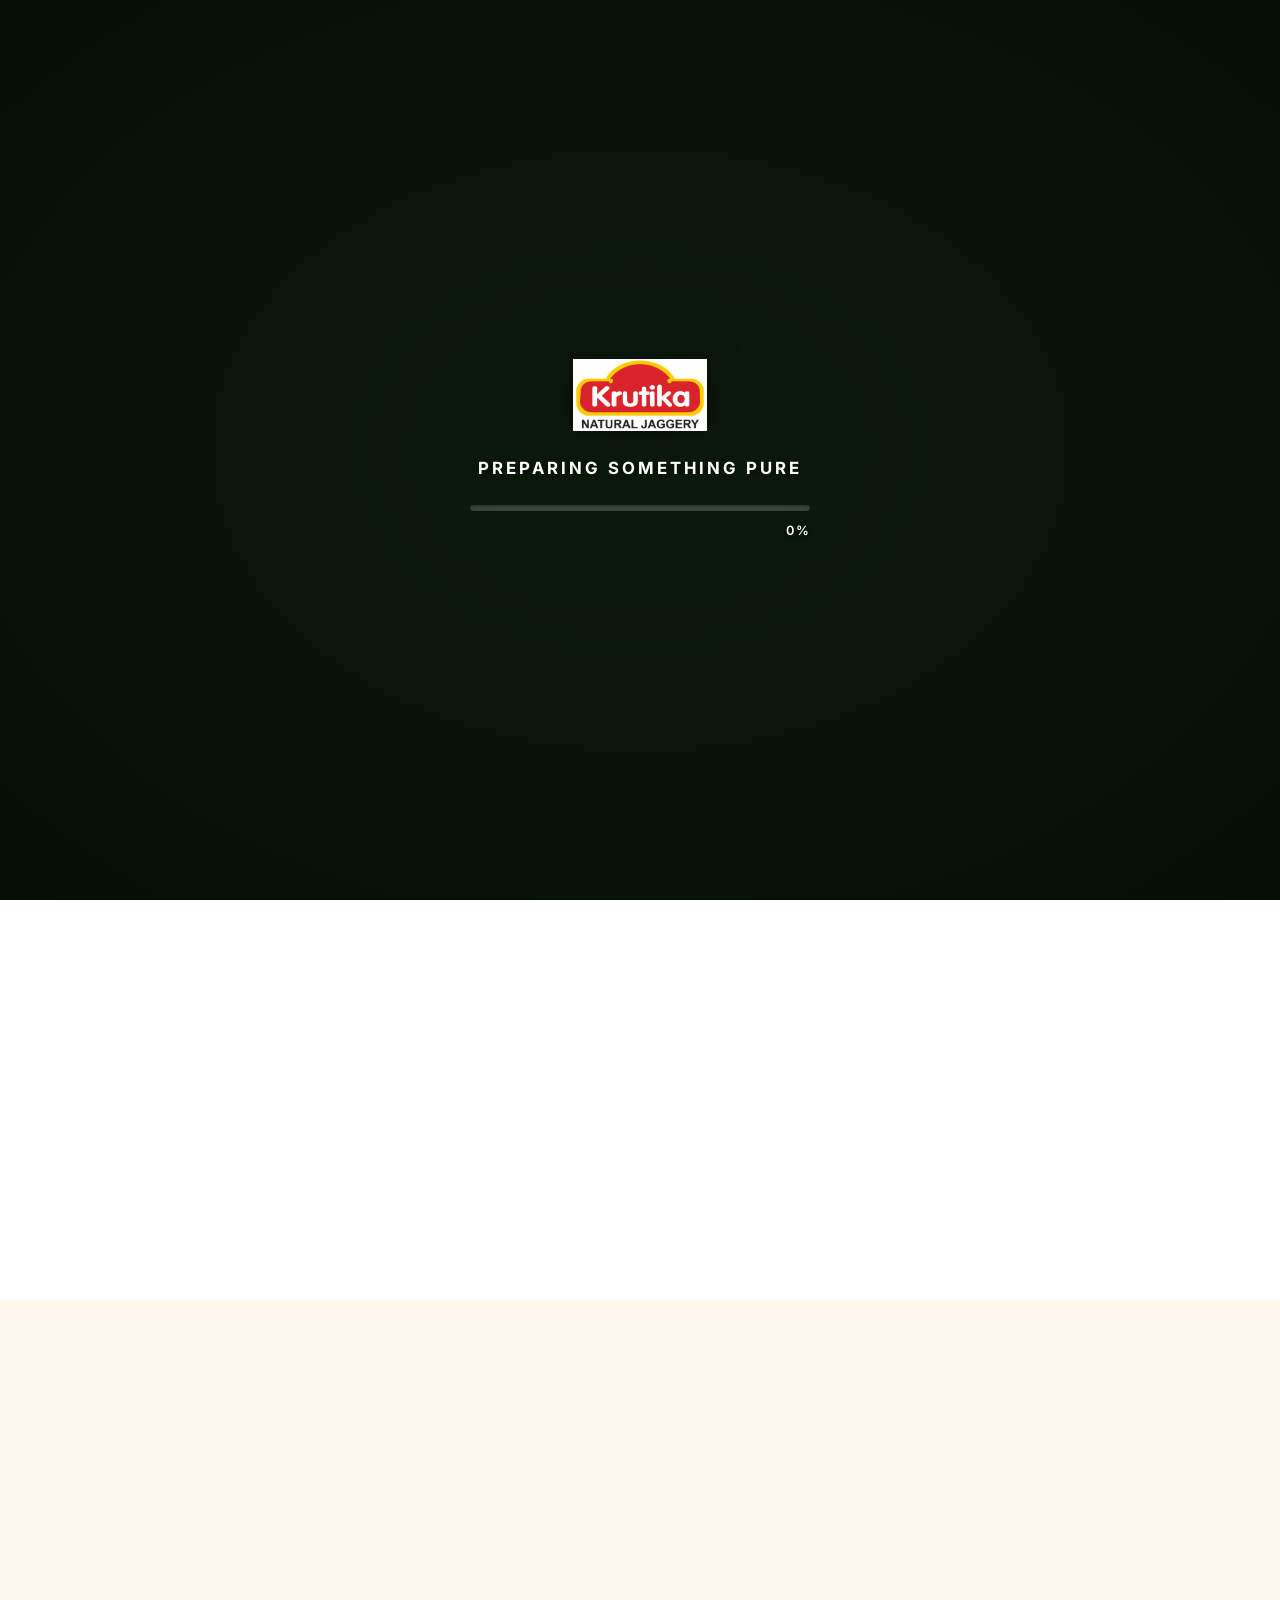
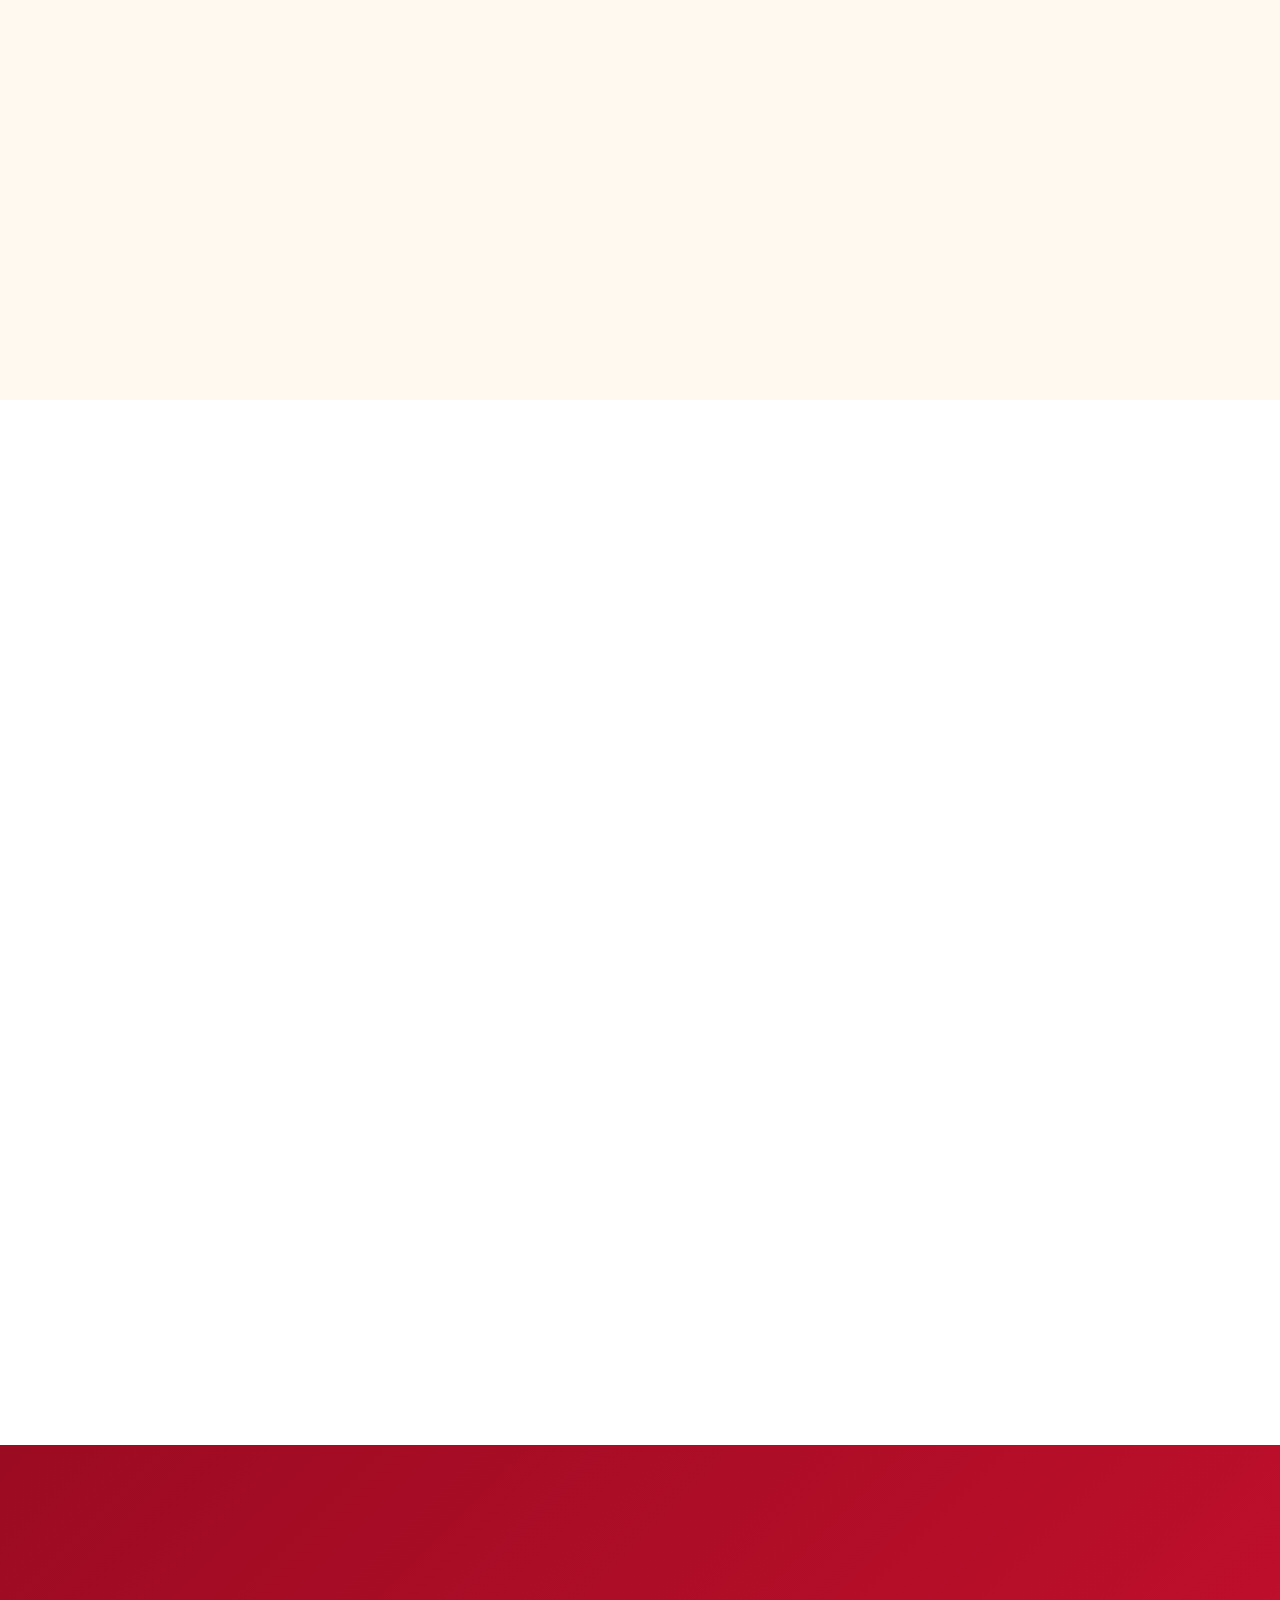
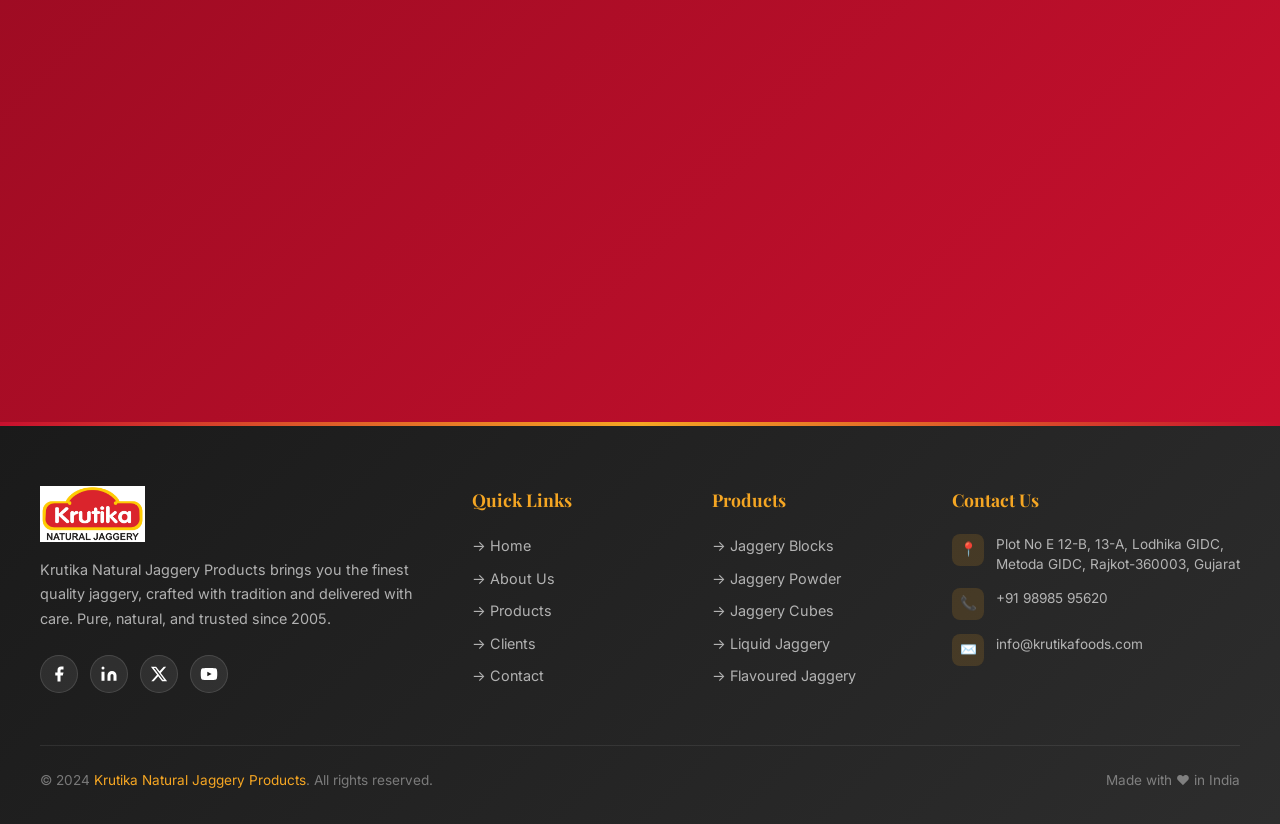
==== about.html @ 74ff18f2 "preloader fix" ====
﻿<!DOCTYPE html>
<html lang="en">
<head>
  <meta charset="UTF-8" />
  <meta name="viewport" content="width=device-width, initial-scale=1.0" />
  <title>About Us – Krutika Natural Jaggery</title>
   
  <link rel="preload" as="video" href="images/preloader/preloader-final.mp4" type="video/mp4">
  
  <link rel="icon" type="image/x-icon" href="images/favicon/favicon.ico" />
  <link rel="icon" type="image/png" sizes="32x32" href="images/favicon/favicon-32x32.png" />
  <link rel="icon" type="image/png" sizes="16x16" href="images/favicon/favicon-16x16.png" />
  <link rel="apple-touch-icon" sizes="180x180" href="images/favicon/apple-touch-icon.png" />
  <link rel="manifest" href="images/favicon/site.webmanifest" />
  <link rel="stylesheet" href="css/style.css" />
  <link rel="stylesheet" href="css/preloader.css" />
  <link rel="stylesheet" href="css/about.css" />
</head>
<body>
<!-- PRELOADER -->
<div id="preloader">
  <video id="preloader-video" src="images/preloader/preloader-final.mp4" poster="images/preloader/preloader-final-img-2.png" muted playsinline preload="auto" aria-hidden="true"></video>
  <div class="preloader-content">
    <img src="images/logo-w-bg.png" alt="Krutika" class="preloader-logo" />
    <p class="preloader-text">Preparing something pure</p>
    <div class="preloader-progress-wrap">
      <div class="preloader-bar-track">
        <div class="preloader-bar-fill" id="preloader-bar-fill"></div>
      </div>
      <span class="preloader-pct" id="preloader-pct">0%</span>
    </div>
  </div>
</div>
<div id="scroll-progress"></div>
<a href="https://wa.me/919898595620" class="whatsapp-float" target="_blank">
  <svg width="28" height="28" viewBox="0 0 24 24" fill="white"><path d="M17.472 14.382c-.297-.149-1.758-.867-2.03-.967-.273-.099-.471-.148-.67.15-.197.297-.767.966-.94 1.164-.173.199-.347.223-.644.075-.297-.15-1.255-.463-2.39-1.475-.883-.788-1.48-1.761-1.653-2.059-.173-.297-.018-.458.13-.606.134-.133.298-.347.446-.52.149-.174.198-.298.298-.497.099-.198.05-.371-.025-.52-.075-.149-.669-1.612-.916-2.207-.242-.579-.487-.5-.669-.51-.173-.008-.371-.01-.57-.01-.198 0-.52.074-.792.372-.272.297-1.04 1.016-1.04 2.479 0 1.462 1.065 2.875 1.213 3.074.149.198 2.096 3.2 5.077 4.487.709.306 1.262.489 1.694.625.712.227 1.36.195 1.871.118.571-.085 1.758-.719 2.006-1.413.248-.694.248-1.289.173-1.413-.074-.124-.272-.198-.57-.347m-5.421 7.403h-.004a9.87 9.87 0 01-5.031-1.378l-.361-.214-3.741.982.998-3.648-.235-.374a9.86 9.86 0 01-1.51-5.26c.001-5.45 4.436-9.884 9.888-9.884 2.64 0 5.122 1.03 6.988 2.898a9.825 9.825 0 012.893 6.994c-.003 5.45-4.437 9.884-9.885 9.884m8.413-18.297A11.815 11.815 0 0012.05 0C5.495 0 .16 5.335.157 11.892c0 2.096.547 4.142 1.588 5.945L.057 24l6.305-1.654a11.882 11.882 0 005.683 1.448h.005c6.554 0 11.89-5.335 11.893-11.893a11.821 11.821 0 00-3.48-8.413z"/></svg>
</a>
<nav class="navbar" id="navbar">
  <div class="navbar-inner">
    <a href="index.html" class="nav-logo">
      <img src="images/logo-2.png" alt="Krutika Logo" />
    </a>
    <ul class="nav-links">
      <li><a href="index.html">Home</a></li>
      <li><a href="about.html" class="active">About</a></li>
      <li><a href="products.html">Products</a></li>
      <li><a href="clients.html">Clients</a></li>
      <li><a href="contact.html" class="nav-cta">Contact Us</a></li>
    </ul>
    <div class="hamburger" id="hamburger"><span></span><span></span><span></span></div>
  </div>
</nav>
<div class="mobile-nav" id="mobile-nav">
  <a href="index.html">Home</a>
  <a href="about.html">About</a>
  <a href="products.html">Products</a>
  <a href="clients.html">Clients</a>
  <a href="contact.html">Contact Us</a>
</div>

<!-- PAGE HERO -->
<section class="page-hero">
  <div class="ph-particles" id="ph-particles-PAGE"></div>
  <!-- Floating theme elements -->
  <div class="ph-floats">
    <span class="phf phf-1">🌿</span>
    <span class="phf phf-2">🍬</span>
    <span class="phf phf-3">🌾</span>
    <span class="phf phf-4">✨</span>
    <span class="phf phf-5">🌱</span>
    <span class="phf phf-6">🍯</span>
    <span class="phf phf-7">🌿</span>
    <span class="phf phf-8">⭐</span>
  </div>
  <div class="ph-wave"><svg viewBox="0 0 1440 60" preserveAspectRatio="none" xmlns="http://www.w3.org/2000/svg"><path d="M0,30 C360,60 1080,0 1440,30 L1440,60 L0,60 Z" fill="#ffffff"/></svg></div>
  <div class="page-hero-content">
    <div class="section-tag white" style="margin:0 auto 1rem;">Our Story</div>
    <h1>About <span>Krutika</span></h1>
    <p>Two decades of purity, passion, and premium natural jaggery craftsmanship.</p>
    <nav class="breadcrumb"><a href="index.html">Home</a><span>/</span><span>About Us</span></nav>
  </div>
</section>

<!-- BRAND STORY -->
<section class="section-pad about-section-floats">
  <div class="about-floats">
    <span class="af af-1">🌾</span>
    <span class="af af-2">🍯</span>
    <span class="af af-3">🌿</span>
    <span class="af af-4">✨</span>
    <span class="af af-5">🌱</span>
    <span class="af af-6">🍬</span>
  </div>
  <div class="container">
    <div class="about-story-grid">
      <div class="reveal-left">
        <div class="about-img-stack">
          <img src="images/ai-img-stry-1.jpg" alt="Krutika Production" class="about-img-main" />
          <img src="images/logo-2.png" alt="Jaggery Making" class="about-img-secondary" />
          <!-- <div class="about-exp-badge">
            <span class="counter-num" data-target="20">0</span><strong>+</strong>
            <p>Years of Excellence</p>
          </div> -->
        </div>
      </div>
      <div class="reveal-right">
        <div class="section-tag">Our Story</div>
        <h2 class="section-title">From a Small Farm to <span>India's Trusted Brand</span></h2>
        <div class="divider"></div>
        <p style="color:var(--gray);line-height:1.8;margin-bottom:1rem;">Founded in 2005 by the Krutika family in the sugarcane heartland of Maharashtra, we started with a simple belief: <strong style="color:var(--dark);">nature's sweetness should reach every home, pure and unadulterated.</strong></p>
        <p style="color:var(--gray);line-height:1.8;margin-bottom:1.5rem;">What began as a small-scale operation has grown into one of Maharashtra's most trusted natural jaggery brands — serving 500+ clients across India while staying true to our roots and values.</p>
        <div class="about-highlights">
          <div class="about-highlight-item">
            <span class="counter-num" data-target="500">0</span><strong>+</strong>
            <p>Happy Clients</p>
          </div>
          <div class="about-highlight-item">
            <span class="counter-num" data-target="15">0</span><strong>+</strong>
            <p>Product Variants</p>
          </div>
          <div class="about-highlight-item">
            <span class="counter-num" data-target="10">0</span><strong>+</strong>
            <p>States Served</p>
          </div>
        </div>
        <a href="contact.html" class="btn btn-primary" style="margin-top:1.5rem;">Get in Touch →</a>
      </div>
    </div>
  </div>
</section>

<!-- MISSION & VISION -->
<section class="mission-vision section-pad about-section-floats" style="background:var(--off-white);">
  <div class="about-floats">
    <span class="af af-1">🎯</span>
    <span class="af af-2">🌟</span>
    <span class="af af-3">💎</span>
    <span class="af af-4">🌿</span>
    <span class="af af-5">🌾</span>
    <span class="af af-6">✨</span>
  </div>
  <div class="container">
    <div class="text-center reveal">
      <div class="section-tag">Our Purpose</div>
      <h2 class="section-title">Mission &amp; <span>Vision</span></h2>
      <div class="divider center"></div>
    </div>
    <div class="mv-grid">
      <div class="mv-card reveal delay-1">
        <div class="mv-icon">🎯</div>
        <h3>Our Mission</h3>
        <p>To deliver 100% natural, chemical-free jaggery products that nourish families across India — while supporting local farmers and sustainable agriculture practices.</p>
      </div>
      <div class="mv-card reveal delay-2">
        <div class="mv-icon">🌟</div>
        <h3>Our Vision</h3>
        <p>To become India's most trusted natural sweetener brand — making pure jaggery accessible to every household while championing health, tradition, and sustainability.</p>
      </div>
      <div class="mv-card reveal delay-3">
        <div class="mv-icon">💎</div>
        <h3>Our Values</h3>
        <p>Purity in every product. Transparency in every process. Respect for farmers, customers, and the environment that sustains us all.</p>
      </div>
    </div>
  </div>
</section>

<!-- PRODUCTION PROCESS -->
<section class="process section-pad about-section-floats">
  <div class="about-floats">
    <span class="af af-1">🌾</span>
    <span class="af af-2">⚙️</span>
    <span class="af af-3">🔥</span>
    <span class="af af-4">🍯</span>
    <span class="af af-5">🧪</span>
    <span class="af af-6">📦</span>
  </div>
  <div class="container">
    <div class="text-center reveal">
      <div class="section-tag gold">How We Make It</div>
      <h2 class="section-title">Our <span>Production Process</span></h2>
      <div class="divider center"></div>
      <p class="section-sub">Every batch of Krutika jaggery goes through a meticulous 6-step process to ensure maximum purity and quality.</p>
    </div>
    <div class="process-timeline">
      <div class="process-step reveal delay-1">
        <div class="process-num">01</div>
        <div class="process-content">
          <div class="process-icon">🌾</div>
          <h4>Sugarcane Harvesting</h4>
          <p>Fresh sugarcane is hand-selected from certified organic farms at peak ripeness.</p>
        </div>
      </div>
      <div class="process-step reveal delay-2">
        <div class="process-num">02</div>
        <div class="process-content">
          <div class="process-icon">⚙️</div>
          <h4>Juice Extraction</h4>
          <p>Cane is crushed within hours of harvest to extract the freshest, most nutrient-rich juice.</p>
        </div>
      </div>
      <div class="process-step reveal delay-3">
        <div class="process-num">03</div>
        <div class="process-content">
          <div class="process-icon">🔥</div>
          <h4>Natural Clarification</h4>
          <p>Juice is clarified using only natural plant-based agents — no chemicals, ever.</p>
        </div>
      </div>
      <div class="process-step reveal delay-4">
        <div class="process-num">04</div>
        <div class="process-content">
          <div class="process-icon">🍯</div>
          <h4>Slow Cooking</h4>
          <p>Slow-boiled in traditional iron pans to preserve minerals and develop rich flavor.</p>
        </div>
      </div>
      <div class="process-step reveal delay-5">
        <div class="process-num">05</div>
        <div class="process-content">
          <div class="process-icon">🧪</div>
          <h4>Quality Testing</h4>
          <p>Every batch is lab-tested for purity, moisture content, and nutritional profile.</p>
        </div>
      </div>
      <div class="process-step reveal delay-1">
        <div class="process-num">06</div>
        <div class="process-content">
          <div class="process-icon">📦</div>
          <h4>Eco Packaging</h4>
          <p>Packed in food-grade, eco-friendly materials to maintain freshness and reduce waste.</p>
        </div>
      </div>
    </div>
  </div>
</section>

<!-- CERTIFICATIONS -->
<section class="certifications section-pad about-section-floats" style="background:linear-gradient(135deg,var(--red-dark),var(--red));">
  <div class="about-floats">
    <span class="af af-1">🏛️</span>
    <span class="af af-2">🌿</span>
    <span class="af af-3">⭐</span>
    <span class="af af-4">🤝</span>
    <span class="af af-5">✅</span>
    <span class="af af-6">🏆</span>
  </div>
  <div class="container">
    <div class="text-center reveal">
      <div class="section-tag white">Trust &amp; Quality</div>
      <h2 class="section-title white">Certified for <span>Your Safety</span></h2>
      <div class="divider center"></div>
    </div>
    <div class="cert-grid">
      <div class="cert-card glass-card reveal delay-1">
        <div class="cert-icon">🏛️</div>
        <h4>FSSAI Certified</h4>
        <p>Registered with Food Safety and Standards Authority of India</p>
      </div>
      <div class="cert-card glass-card reveal delay-2">
        <div class="cert-icon">🌿</div>
        <h4>Organic Certified</h4>
        <p>Certified organic by accredited third-party inspection bodies</p>
      </div>
      <div class="cert-card glass-card reveal delay-3">
        <div class="cert-icon">⭐</div>
        <h4>ISO 22000</h4>
        <p>Food safety management system certified to international standards</p>
      </div>
      <div class="cert-card glass-card reveal delay-4">
        <div class="cert-icon">🤝</div>
        <h4>Fair Trade</h4>
        <p>Committed to fair pricing and ethical treatment of our farming partners</p>
      </div>
    </div>
  </div>
</section>

<!-- FOOTER -->
<footer class="footer">
  <div class="footer-grid">
    <div class="footer-brand">
      <img src="images/logo-w-bg.png" alt="Krutika Logo" />
      <p>Krutika Natural Jaggery Products brings you the finest quality jaggery, crafted with tradition and delivered with care. Pure, natural, and trusted since 2005.</p>
      <div class="footer-social">
        <a href="#" title="Facebook" aria-label="Facebook"><svg width="18" height="18" viewBox="0 0 24 24" fill="currentColor"><path d="M18 2h-3a5 5 0 0 0-5 5v3H7v4h3v8h4v-8h3l1-4h-4V7a1 1 0 0 1 1-1h3z"/></svg></a>
        <a href="#" title="LinkedIn" aria-label="LinkedIn"><svg width="18" height="18" viewBox="0 0 24 24" fill="currentColor"><path d="M16 8a6 6 0 0 1 6 6v7h-4v-7a2 2 0 0 0-2-2 2 2 0 0 0-2 2v7h-4v-7a6 6 0 0 1 6-6z"/><rect x="2" y="9" width="4" height="12"/><circle cx="4" cy="4" r="2"/></svg></a>
        <a href="#" title="Twitter / X" aria-label="Twitter"><svg width="18" height="18" viewBox="0 0 24 24" fill="currentColor"><path d="M18.244 2.25h3.308l-7.227 8.26 8.502 11.24H16.17l-5.214-6.817L4.99 21.75H1.68l7.73-8.835L1.254 2.25H8.08l4.713 6.231zm-1.161 17.52h1.833L7.084 4.126H5.117z"/></svg></a>
        <a href="#" title="YouTube" aria-label="YouTube"><svg width="18" height="18" viewBox="0 0 24 24" fill="currentColor"><path d="M22.54 6.42a2.78 2.78 0 0 0-1.95-1.96C18.88 4 12 4 12 4s-6.88 0-8.59.46A2.78 2.78 0 0 0 1.46 6.42 29 29 0 0 0 1 12a29 29 0 0 0 .46 5.58 2.78 2.78 0 0 0 1.95 1.96C5.12 20 12 20 12 20s6.88 0 8.59-.46a2.78 2.78 0 0 0 1.95-1.96A29 29 0 0 0 23 12a29 29 0 0 0-.46-5.58z"/><polygon points="9.75 15.02 15.5 12 9.75 8.98 9.75 15.02" fill="#1a1a1a"/></svg></a>
      </div>
    </div>
    <div class="footer-col">
      <h4>Quick Links</h4>
      <ul>
        <li><a href="index.html">→ Home</a></li>
        <li><a href="about.html">→ About Us</a></li>
        <li><a href="products.html">→ Products</a></li>
        <li><a href="clients.html">→ Clients</a></li>
        <li><a href="contact.html">→ Contact</a></li>
      </ul>
    </div>
    <div class="footer-col">
      <h4>Products</h4>
      <ul>
        <li><a href="products.html">→ Jaggery Blocks</a></li>
        <li><a href="products.html">→ Jaggery Powder</a></li>
        <li><a href="products.html">→ Jaggery Cubes</a></li>
        <li><a href="products.html">→ Liquid Jaggery</a></li>
        <li><a href="products.html">→ Flavoured Jaggery</a></li>
      </ul>
    </div>
    <div class="footer-col">
      <h4>Contact Us</h4>
      <div class="footer-contact-item"><div class="icon">📍</div><p>Plot No E 12-B, 13-A, Lodhika GIDC, Metoda GIDC, Rajkot-360003, Gujarat</p></div>
      <div class="footer-contact-item"><div class="icon">📞</div><p>+91 98985 95620</p></div>
      <div class="footer-contact-item"><div class="icon">✉️</div><p>info@krutikafoods.com</p></div>
    </div>
  </div>
  <div class="footer-bottom">
    <p>© 2024 <span>Krutika Natural Jaggery Products</span>. All rights reserved.</p>
    <p>Made with ❤️ in India</p>
  </div>
</footer>
<script src="js/preloader.js"></script>
<script src="js/script.js"></script>
</body>
</html>
---- css/style.css ----
﻿/* ============================================
   KRUTIKA NATURAL JAGGERY - GLOBAL STYLES
   Brand Colors: Red, Yellow/Gold, White, Dark
   ============================================ */

@import url('https://fonts.googleapis.com/css2?family=Playfair+Display:wght@400;600;700;800;900&family=Inter:wght@300;400;500;600;700&display=swap');

/* ---- CSS Variables ---- */
:root {
  --red: #C8102E;
  --red-dark: #9B0B22;
  --red-light: #E8294A;
  --gold: #F5A623;
  --gold-dark: #D4891A;
  --gold-light: #FFD166;
  --green: #2D6A2D;
  --green-dark: #1A4A1A;
  --green-light: #3D8B3D;
  --white: #FFFFFF;
  --off-white: #FFF9F0;
  --dark: #1A1A1A;
  --dark-2: #2D2D2D;
  --gray: #6B6B6B;
  --light-gray: #F5F5F5;
  --shadow: 0 8px 32px rgba(200,16,46,0.15);
  --shadow-gold: 0 4px 20px rgba(245,166,35,0.4);
  --shadow-dark: 0 8px 40px rgba(0,0,0,0.2);
  --radius: 12px;
  --radius-lg: 20px;
  --transition: all 0.35s cubic-bezier(0.4,0,0.2,1);
}

/* ---- Reset & Base ---- */
*, *::before, *::after { box-sizing: border-box; margin: 0; padding: 0; }
html { scroll-behavior: smooth; font-size: 16px; }
body {
  font-family: 'Inter', sans-serif;
  background: var(--white);
  color: var(--dark);
  overflow-x: hidden;
  line-height: 1.6;
}
img { max-width: 100%; display: block; }
a { text-decoration: none; color: inherit; }
ul { list-style: none; }

/* ---- Scroll Progress Bar ---- */
#scroll-progress {
  position: fixed;
  top: 0; left: 0;
  height: 3px;
  width: 0%;
  background: linear-gradient(90deg, var(--red), var(--gold));
  z-index: 9999;
  transition: width 0.1s linear;
}

/* ============================================
   NAVBAR
   ============================================ */
.navbar {
  position: fixed;
  top: 0; left: 0; right: 0;
  z-index: 1000;
  padding: 0;
  height: 80px;
  display: flex;
  align-items: center;
  justify-content: center;
  background: rgba(255,255,255,0.95);
  backdrop-filter: blur(12px);
  -webkit-backdrop-filter: blur(12px);
  border-bottom: 1px solid rgba(200,16,46,0.1);
  transition: var(--transition);
  box-shadow: 0 2px 20px rgba(0,0,0,0.08);
}
.navbar-inner {
  width: 100%;
  max-width: 1200px;
  padding: 0 2rem;
  display: flex;
  align-items: center;
  justify-content: space-between;
}
.navbar.scrolled {
  height: 60px;
  box-shadow: 0 4px 30px rgba(0,0,0,0.12);
}
.navbar.scrolled .nav-logo img { height: 44px; }
.nav-logo { display: flex; align-items: center; gap: 10px; }
.nav-logo img { height: 64px; width: auto; object-fit: contain; transition: height 0.35s cubic-bezier(0.4,0,0.2,1); }
.nav-logo span {
  font-family: 'Playfair Display', serif;
  font-size: 1.2rem;
  font-weight: 700;
  color: var(--red);
  line-height: 1.2;
}
.nav-logo span small {
  display: block;
  font-family: 'Inter', sans-serif;
  font-size: 0.65rem;
  font-weight: 500;
  color: var(--gray);
  letter-spacing: 1.5px;
  text-transform: uppercase;
}
.nav-links {
  display: flex;
  align-items: center;
  gap: 0.25rem;
}
.nav-links a {
  padding: 0.5rem 1rem;
  font-size: 0.9rem;
  font-weight: 500;
  color: var(--dark-2);
  border-radius: 8px;
  transition: var(--transition);
  position: relative;
}
.nav-links a::after {
  content: '';
  position: absolute;
  bottom: 2px; left: 50%;
  transform: translateX(-50%) scaleX(0);
  width: 60%;
  height: 2px;
  background: linear-gradient(90deg, var(--red), var(--gold));
  border-radius: 2px;
  transition: var(--transition);
}
.nav-links a:hover, .nav-links a.active {
  color: var(--red);
  background: rgba(200,16,46,0.06);
}
.nav-links a:hover::after, .nav-links a.active::after {
  transform: translateX(-50%) scaleX(1);
}
.nav-cta {
  background: linear-gradient(135deg, var(--red), var(--red-dark)) !important;
  color: var(--white) !important;
  padding: 0.5rem 1.25rem !important;
  border-radius: 50px !important;
  font-weight: 600 !important;
  box-shadow: var(--shadow);
  transition: var(--transition) !important;
}
.nav-cta:hover {
  transform: translateY(-2px);
  box-shadow: 0 8px 25px rgba(200,16,46,0.4) !important;
  background: linear-gradient(135deg, var(--red-light), var(--red)) !important;
}
.nav-cta::after { display: none !important; }
.hamburger {
  display: none;
  flex-direction: column;
  gap: 5px;
  cursor: pointer;
  padding: 4px;
}
.hamburger span {
  display: block;
  width: 24px; height: 2px;
  background: var(--dark);
  border-radius: 2px;
  transition: var(--transition);
}
.hamburger.open span:nth-child(1) { transform: rotate(45deg) translate(5px,5px); }
.hamburger.open span:nth-child(2) { opacity: 0; }
.hamburger.open span:nth-child(3) { transform: rotate(-45deg) translate(5px,-5px); }

/* Mobile Nav */
.mobile-nav {
  display: none;
  position: fixed;
  top: 72px; left: 0; right: 0;
  background: rgba(255,255,255,0.98);
  backdrop-filter: blur(20px);
  padding: 1.5rem 2rem;
  flex-direction: column;
  gap: 0.5rem;
  z-index: 999;
  border-bottom: 2px solid var(--gold);
  box-shadow: 0 10px 40px rgba(0,0,0,0.1);
  transform: translateY(-10px);
  opacity: 0;
  transition: var(--transition);
}
.mobile-nav.open {
  display: flex;
  transform: translateY(0);
  opacity: 1;
}
.mobile-nav a {
  padding: 0.75rem 1rem;
  font-size: 1rem;
  font-weight: 500;
  color: var(--dark);
  border-radius: 8px;
  border-left: 3px solid transparent;
  transition: var(--transition);
}
.mobile-nav a:hover, .mobile-nav a.active {
  color: var(--red);
  background: rgba(200,16,46,0.06);
  border-left-color: var(--red);
}

/* ============================================
   FOOTER
   ============================================ */
.footer {
  background: linear-gradient(135deg, var(--dark) 0%, var(--dark-2) 100%);
  color: var(--white);
  padding: 4rem 2rem 2rem;
  position: relative;
  overflow: hidden;
}
.footer::before {
  content: '';
  position: absolute;
  top: 0; left: 0; right: 0;
  height: 4px;
  background: linear-gradient(90deg, var(--red), var(--gold), var(--red));
}
.footer-grid {
  max-width: 1200px;
  margin: 0 auto;
  display: grid;
  grid-template-columns: 2fr 1fr 1fr 1.5fr;
  gap: 3rem;
}
.footer-brand img { height: 56px; margin-bottom: 1rem; }
.footer-brand p {
  color: rgba(255,255,255,0.65);
  font-size: 0.9rem;
  line-height: 1.7;
  margin-bottom: 1.5rem;
}
.footer-social { display: flex; gap: 0.75rem; }
.footer-social a {
  width: 38px; height: 38px;
  border-radius: 50%;
  background: rgba(255,255,255,0.08);
  border: 1px solid rgba(255,255,255,0.12);
  display: flex; align-items: center; justify-content: center;
  font-size: 1rem;
  transition: var(--transition);
}
.footer-social a:hover {
  background: var(--gold);
  border-color: var(--gold);
  transform: translateY(-3px);
}
.footer-col h4 {
  font-family: 'Playfair Display', serif;
  font-size: 1.1rem;
  font-weight: 700;
  margin-bottom: 1.25rem;
  color: var(--gold);
}
.footer-col ul li { margin-bottom: 0.6rem; }
.footer-col ul li a {
  color: rgba(255,255,255,0.65);
  font-size: 0.9rem;
  transition: var(--transition);
  display: flex;
  align-items: center;
  gap: 0.4rem;
}
.footer-col ul li a:hover { color: var(--gold); padding-left: 4px; }
.footer-contact-item {
  display: flex;
  gap: 0.75rem;
  margin-bottom: 0.85rem;
  align-items: flex-start;
}
.footer-contact-item .icon {
  width: 32px; height: 32px;
  background: rgba(245,166,35,0.15);
  border-radius: 8px;
  display: flex; align-items: center; justify-content: center;
  font-size: 0.85rem;
  flex-shrink: 0;
  color: var(--gold);
}
.footer-contact-item p {
  color: rgba(255,255,255,0.65);
  font-size: 0.85rem;
  line-height: 1.5;
}
.footer-bottom {
  max-width: 1200px;
  margin: 3rem auto 0;
  padding-top: 1.5rem;
  border-top: 1px solid rgba(255,255,255,0.08);
  display: flex;
  align-items: center;
  justify-content: space-between;
  flex-wrap: wrap;
  gap: 1rem;
}
.footer-bottom p { color: rgba(255,255,255,0.4); font-size: 0.85rem; }
.footer-bottom span { color: var(--gold); }

/* ============================================
   UTILITY CLASSES
   ============================================ */
.container { max-width: 1200px; margin: 0 auto; padding: 0 2rem; }
.section-pad { padding: 5rem 0; }
.section-pad-sm { padding: 3rem 0; }

.section-tag {
  display: inline-flex;
  align-items: center;
  gap: 0.5rem;
  background: rgba(200,16,46,0.08);
  border: 1px solid rgba(200,16,46,0.2);
  color: var(--red);
  font-size: 0.78rem;
  font-weight: 600;
  letter-spacing: 2px;
  text-transform: uppercase;
  padding: 0.35rem 1rem;
  border-radius: 50px;
  margin-bottom: 1rem;
}
.section-tag.gold {
  background: rgba(245,166,35,0.1);
  border-color: rgba(245,166,35,0.3);
  color: var(--gold-dark);
}
.section-tag.white {
  background: rgba(255,255,255,0.15);
  border-color: rgba(255,255,255,0.3);
  color: var(--white);
}

.section-title {
  font-family: 'Playfair Display', serif;
  font-size: clamp(2rem, 4vw, 3rem);
  font-weight: 800;
  line-height: 1.2;
  color: var(--dark);
  margin-bottom: 1rem;
}
.section-title span { color: var(--red); }
.section-title.white { color: var(--white); }
.section-title.white span { color: var(--gold); }

.section-sub {
  font-size: 1.05rem;
  color: var(--gray);
  max-width: 560px;
  line-height: 1.7;
}
.section-sub.white { color: rgba(255,255,255,0.75); }

.text-center { text-align: center; }
.text-center .section-sub { margin: 0 auto; }

/* Buttons */
.btn {
  display: inline-flex;
  align-items: center;
  gap: 0.5rem;
  padding: 0.85rem 2rem;
  border-radius: 50px;
  font-size: 0.95rem;
  font-weight: 600;
  cursor: pointer;
  border: none;
  transition: var(--transition);
  text-decoration: none;
  white-space: nowrap;
}
.btn-primary {
  background: linear-gradient(135deg, var(--red), var(--red-dark));
  color: var(--white);
  box-shadow: 0 4px 20px rgba(200,16,46,0.35);
}
.btn-primary:hover {
  transform: translateY(-3px);
  box-shadow: 0 8px 30px rgba(200,16,46,0.5);
  background: linear-gradient(135deg, var(--red-light), var(--red));
}
.btn-gold {
  background: linear-gradient(135deg, var(--gold), var(--gold-dark));
  color: var(--dark);
  box-shadow: var(--shadow-gold);
}
.btn-gold:hover {
  transform: translateY(-3px);
  box-shadow: 0 8px 30px rgba(245,166,35,0.55);
}
.btn-outline {
  background: transparent;
  color: var(--white);
  border: 2px solid rgba(255,255,255,0.6);
}
.btn-outline:hover {
  background: var(--white);
  color: var(--red);
  border-color: var(--white);
  transform: translateY(-3px);
}
.btn-outline-red {
  background: transparent;
  color: var(--red);
  border: 2px solid var(--red);
}
.btn-outline-red:hover {
  background: var(--red);
  color: var(--white);
  transform: translateY(-3px);
}

/* Cards */
.card {
  background: var(--white);
  border-radius: var(--radius-lg);
  overflow: hidden;
  box-shadow: 0 4px 24px rgba(0,0,0,0.07);
  transition: var(--transition);
}
.card:hover {
  transform: translateY(-6px);
  box-shadow: 0 16px 48px rgba(0,0,0,0.12);
}

/* Glass card */
.glass-card {
  background: rgba(255,255,255,0.12);
  backdrop-filter: blur(16px);
  -webkit-backdrop-filter: blur(16px);
  border: 1px solid rgba(255,255,255,0.2);
  border-radius: var(--radius-lg);
}

/* Divider */
.divider {
  width: 60px; height: 4px;
  background: linear-gradient(90deg, var(--red), var(--gold));
  border-radius: 4px;
  margin: 1rem 0 1.5rem;
}
.divider.center { margin: 1rem auto 1.5rem; }

/* Floating WhatsApp */
.whatsapp-float {
  position: fixed;
  bottom: 2rem; right: 2rem;
  width: 56px; height: 56px;
  background: #25D366;
  border-radius: 50%;
  display: flex; align-items: center; justify-content: center;
  font-size: 1.6rem;
  color: white;
  box-shadow: 0 4px 20px rgba(37,211,102,0.5);
  z-index: 998;
  transition: var(--transition);
  animation: pulse-wa 2.5s infinite;
}
.whatsapp-float:hover {
  transform: scale(1.1);
  box-shadow: 0 8px 30px rgba(37,211,102,0.6);
}
@keyframes pulse-wa {
  0%, 100% { box-shadow: 0 4px 20px rgba(37,211,102,0.5); }
  50% { box-shadow: 0 4px 40px rgba(37,211,102,0.8); }
}

/* ============================================
   PAGE HERO — Animated (inner pages)
   ============================================ */
.page-hero {
  padding: 9rem 2rem 5rem;
  background: linear-gradient(135deg, var(--red-dark) 0%, var(--red) 50%, var(--red-light) 100%);
  position: relative;
  overflow: hidden;
  text-align: center;
  min-height: 400px;
  display: flex;
  align-items: center;
  justify-content: center;
}
.page-hero::before {
  content: '';
  position: absolute;
  inset: 0;
  background: url('../images/hero_bg.png') center/cover no-repeat;
  opacity: 0.07;
  z-index: 0;
}
/* Animated gradient orbs */
.page-hero::after {
  content: '';
  position: absolute;
  inset: 0;
  background:
    radial-gradient(ellipse 60% 50% at 15% 50%, rgba(255,255,255,0.08) 0%, transparent 70%),
    radial-gradient(ellipse 45% 60% at 85% 30%, rgba(245,166,35,0.13) 0%, transparent 70%);
  z-index: 0;
  animation: phOrbShift 7s ease-in-out infinite alternate;
}
@keyframes phOrbShift {
  from { opacity: 0.5; transform: scale(1); }
  to   { opacity: 1;   transform: scale(1.1); }
}

/* Floating theme elements */
.ph-floats {
  position: absolute;
  inset: 0;
  z-index: 1;
  pointer-events: none;
  overflow: hidden;
}
.phf {
  position: absolute;
  font-size: 2.8rem;
  opacity: 0;
  filter: drop-shadow(0 2px 8px rgba(0,0,0,0.3));
  animation: phfFloat ease-in-out infinite;
  user-select: none;
}
@keyframes phfFloat {
  0%   { opacity: 0;    transform: translateY(0)      rotate(0deg)   scale(0.8); }
  15%  { opacity: 0.75; }
  50%  {                transform: translateY(-22px)  rotate(8deg)   scale(1.05); }
  85%  { opacity: 0.6; }
  100% { opacity: 0;    transform: translateY(0)      rotate(-4deg)  scale(0.8); }
}

/* Individual positions & timings */
.phf-1 { top: 15%; left:  6%; font-size: 3.5rem;   animation-duration: 6s;   animation-delay: 0s;   }
.phf-2 { top: 60%; left:  3%; font-size: 2.8rem;  animation-duration: 7.5s; animation-delay: 1s;   }
.phf-3 { top: 25%; left: 90%; font-size: 3.2rem;  animation-duration: 5.5s; animation-delay: 0.5s; }
.phf-4 { top: 70%; left: 88%; font-size: 3.8rem;  animation-duration: 8s;   animation-delay: 2s;   }
.phf-5 { top: 45%; left: 12%; font-size: 2.6rem;  animation-duration: 6.5s; animation-delay: 1.5s; }
.phf-6 { top: 80%; left: 75%; font-size: 3rem;  animation-duration: 7s;   animation-delay: 0.8s; }
.phf-7 { top: 10%; left: 50%; font-size: 2.4rem;  animation-duration: 9s;   animation-delay: 3s;   }
.phf-8 { top: 55%; left: 55%; font-size: 2.8rem;  animation-duration: 5s;   animation-delay: 2.5s; }

/* Floating particles */
.ph-particles { position: absolute; inset: 0; z-index: 1; pointer-events: none; overflow: hidden; }
.ph-particle {
  position: absolute;
  border-radius: 50%;
  background: rgba(255,255,255,0.2);
  animation: phFloat linear infinite;
}
@keyframes phFloat {
  0%   { transform: translateY(0) rotate(0deg);    opacity: 0; }
  10%  { opacity: 0.8; }
  90%  { opacity: 0.3; }
  100% { transform: translateY(-120%) rotate(360deg); opacity: 0; }
}

/* Wave divider */
.ph-wave { position: absolute; bottom: -2px; left: 0; right: 0; z-index: 2; line-height: 0; }
.ph-wave svg { display: block; width: 100%; }

/* Content */
.page-hero-content {
  position: relative;
  z-index: 3;
  transition: transform 0.15s ease-out;
}

/* Staggered entrance animations */
.page-hero-content .section-tag {
  opacity: 0; transform: translateY(18px);
  animation: phSlideUp 0.6s 0.1s ease forwards;
}
.page-hero h1 {
  font-family: 'Playfair Display', serif;
  font-size: clamp(2.6rem, 5vw, 4.2rem);
  font-weight: 900;
  color: var(--white);
  margin-bottom: 0.75rem;
  opacity: 0; transform: translateY(22px);
  animation: phSlideUp 0.7s 0.25s ease forwards;
}
.page-hero h1 span { color: var(--gold); }
.page-hero p {
  color: rgba(255,255,255,0.85);
  font-size: 1.1rem;
  max-width: 520px;
  margin: 0 auto 1.5rem;
  opacity: 0; transform: translateY(18px);
  animation: phSlideUp 0.7s 0.4s ease forwards;
}
@keyframes phSlideUp {
  to { opacity: 1; transform: translateY(0); }
}
.breadcrumb {
  display: flex;
  align-items: center;
  justify-content: center;
  gap: 0.5rem;
  font-size: 0.85rem;
  color: rgba(255,255,255,0.6);
  opacity: 0; transform: translateY(14px);
  animation: phSlideUp 0.6s 0.55s ease forwards;
}
.breadcrumb a { color: var(--gold); }
.breadcrumb span { color: rgba(255,255,255,0.4); }

/* Animations */
@keyframes fadeInUp {
  from { opacity: 0; transform: translateY(30px); }
  to { opacity: 1; transform: translateY(0); }
}
@keyframes fadeInLeft {
  from { opacity: 0; transform: translateX(-30px); }
  to { opacity: 1; transform: translateX(0); }
}
@keyframes fadeInRight {
  from { opacity: 0; transform: translateX(30px); }
  to { opacity: 1; transform: translateX(0); }
}
@keyframes scaleIn {
  from { opacity: 0; transform: scale(0.9); }
  to { opacity: 1; transform: scale(1); }
}
@keyframes float {
  0%, 100% { transform: translateY(0); }
  50% { transform: translateY(-12px); }
}
@keyframes shimmer {
  0% { background-position: -200% center; }
  100% { background-position: 200% center; }
}

.animate-fadeup { animation: fadeInUp 0.7s ease forwards; }
.animate-left { animation: fadeInLeft 0.7s ease forwards; }
.animate-right { animation: fadeInRight 0.7s ease forwards; }
.animate-scale { animation: scaleIn 0.6s ease forwards; }
.delay-1 { animation-delay: 0.1s; }
.delay-2 { animation-delay: 0.2s; }
.delay-3 { animation-delay: 0.3s; }
.delay-4 { animation-delay: 0.4s; }
.delay-5 { animation-delay: 0.5s; }

/* Scroll reveal */
.reveal {
  opacity: 0;
  transform: translateY(30px);
  transition: opacity 0.7s ease, transform 0.7s ease;
}
.reveal.visible {
  opacity: 1;
  transform: translateY(0);
}
.reveal-left {
  opacity: 0;
  transform: translateX(-30px);
  transition: opacity 0.7s ease, transform 0.7s ease;
}
.reveal-left.visible { opacity: 1; transform: translateX(0); }
.reveal-right {
  opacity: 0;
  transform: translateX(30px);
  transition: opacity 0.7s ease, transform 0.7s ease;
}
.reveal-right.visible { opacity: 1; transform: translateX(0); }

/* Counter */
.counter-num {
  font-family: 'Playfair Display', serif;
  font-size: 3rem;
  font-weight: 900;
  color: var(--gold);
  line-height: 1;
}

/* ============================================
   RESPONSIVE
   ============================================ */
@media (max-width: 1024px) {
  .footer-grid { grid-template-columns: 1fr 1fr; gap: 2rem; }
}
@media (max-width: 768px) {
  .nav-links { display: none; }
  .hamburger { display: flex; }
  .footer-grid { grid-template-columns: 1fr; gap: 2rem; }
  .footer-bottom { flex-direction: column; text-align: center; }
  .section-pad { padding: 3.5rem 0; }
}
@media (max-width: 480px) {
  .container { padding: 0 1.25rem; }
  .btn { padding: 0.75rem 1.5rem; font-size: 0.9rem; }
}

/* ============================================
   SECTION FLOATING ELEMENTS (shared)
   ============================================ */
.section-floats { position: relative; overflow: hidden; }

.about-floats {
  position: absolute;
  inset: 0;
  pointer-events: none;
  z-index: 0;
  overflow: hidden;
}
.af {
  position: absolute;
  font-size: 2.4rem;
  opacity: 0;
  user-select: none;
  filter: drop-shadow(0 2px 6px rgba(0,0,0,0.12));
  animation: afDrift ease-in-out infinite;
}
@keyframes afDrift {
  0%   { opacity: 0;    transform: translateY(0)     rotate(0deg)  scale(0.85); }
  15%  { opacity: 0.55; }
  50%  {                transform: translateY(-20px) rotate(6deg)  scale(1.05); }
  85%  { opacity: 0.4; }
  100% { opacity: 0;    transform: translateY(0)     rotate(-4deg) scale(0.85); }
}
.af-1 { top: 10%; left:  2%;  font-size: 3rem;    animation-duration: 7s;   animation-delay: 0s;   }
.af-2 { top: 65%; left:  4%;  font-size: 2.6rem;  animation-duration: 8.5s; animation-delay: 1.2s; }
.af-3 { top: 20%; right: 3%;  font-size: 2.8rem;  animation-duration: 6.5s; animation-delay: 0.6s; }
.af-4 { top: 70%; right: 5%;  font-size: 3.2rem;  animation-duration: 9s;   animation-delay: 2s;   }
.af-5 { top: 42%; left:  1%;  font-size: 2.2rem;  animation-duration: 7.5s; animation-delay: 1.8s; }
.af-6 { top: 80%; right: 2%;  font-size: 2.5rem;  animation-duration: 6s;   animation-delay: 3s;   }
.section-floats > .container,
.about-section-floats > .container { position: relative; z-index: 1; }
---- css/preloader.css ----
﻿/* ============================================
   PRELOADER
   ============================================ */

/* Lock scroll while loading */
body.loading {
  overflow: hidden;
}

/* Disable all reveal / entrance animations until preloader ends */
body.loading .reveal,
body.loading .reveal-left,
body.loading .reveal-right,
body.loading .animate-fadeup,
body.loading .animate-left,
body.loading .animate-right,
body.loading .animate-scale,
body.loading .hs-slide.active .hs-text h1,
body.loading .hs-slide.active .hs-text p,
body.loading .hs-slide.active .hero-btns,
body.loading .hs-slide.active .hero-badges,
body.loading .hs-slide.active .hs-img-col {
  opacity: 0 !important;
  transform: none !important;
  transition: none !important;
}

/* ---- Overlay ---- */
#preloader {
  position: fixed;
  inset: 0;
  z-index: 99999;
  background: #0d1f0d;          /* deep green fallback */
  display: flex;
  flex-direction: column;
  align-items: center;
  justify-content: center;
  transition: opacity 0.55s ease, visibility 0.55s ease;
}

#preloader.hide {
  opacity: 0;
  visibility: hidden;
  pointer-events: none;
}

/* ---- Video ---- */
#preloader-video {
  background: #0d1f0d; /* fallback color */
  position: absolute;
  inset: 0;
  width: 100%;
  height: 100%;
  object-fit: cover;
  opacity: 0;
  transition: opacity 0.6s ease;
}
#preloader-video.loaded {
  opacity: 1;
}

/* Dark vignette over video */
#preloader::after {
  content: '';
  position: absolute;
  inset: 0;
  background: radial-gradient(ellipse at center,
    rgba(0,0,0,0.15) 0%,
    rgba(0,0,0,0.55) 100%
  );
  pointer-events: none;
  z-index: 0;
}

/* ---- Content (above video) ---- */
.preloader-content {
  position: relative;
  z-index: 2;
  display: flex;
  flex-direction: column;
  align-items: center;
  gap: 1.5rem;
  padding: 2rem;
  text-align: center;
}

/* Logo */
.preloader-logo {
  height: 72px;
  width: auto;
  filter: drop-shadow(0 4px 16px rgba(0,0,0,0.5));
  animation: plLogoIn 0.7s ease forwards;
}
@keyframes plLogoIn {
  from { opacity: 0; transform: translateY(-16px); }
  to   { opacity: 1; transform: translateY(0); }
}

/* Loading text */
.preloader-text {
  color: #ffffff;
  font-family: 'Inter', sans-serif;
  font-size: clamp(0.9rem, 2vw, 1.05rem);
  font-weight: 700;
  letter-spacing: 3px;
  text-transform: uppercase;
  text-shadow: 0 2px 8px rgba(0,0,0,0.5);
  animation: plTextIn 0.7s 0.3s ease both;
}
@keyframes plTextIn {
  from { opacity: 0; transform: translateY(10px); }
  to   { opacity: 1; transform: translateY(0); }
}

/* Animated dots */
.preloader-text::after {
  content: '';
  animation: plDots 1.5s steps(4, end) infinite;
}
@keyframes plDots {
  0%   { content: ''; }
  25%  { content: '.'; }
  50%  { content: '..'; }
  75%  { content: '...'; }
  100% { content: ''; }
}

/* ---- Progress bar ---- */
.preloader-progress-wrap {
  width: min(340px, 72vw);
  display: flex;
  flex-direction: column;
  gap: 0.6rem;
}

.preloader-bar-track {
  width: 100%;
  height: 6px;
  background: rgba(255, 255, 255, 0.2);
  border-radius: 6px;
  overflow: hidden;
  box-shadow: inset 0 1px 3px rgba(0,0,0,0.4);
}

.preloader-bar-fill {
  height: 100%;
  width: 0%;
  background: linear-gradient(90deg, rgba(255,255,255,0.4) 0%, rgba(255,255,255,0.9) 50%, #ffffff 100%);
  border-radius: 6px;
  transition: width 0.12s linear;
  box-shadow: 0 0 12px rgba(255,255,255,0.6), 0 0 4px rgba(255,255,255,0.4);
}

.preloader-pct {
  color: #ffffff;
  font-family: 'Inter', sans-serif;
  font-size: 0.8rem;
  font-weight: 600;
  letter-spacing: 1.5px;
  text-align: right;
  text-shadow: 0 1px 4px rgba(0,0,0,0.6);
}
---- css/about.css ----
﻿/* ============================================
   ABOUT PAGE STYLES
   ============================================ */

/* ---- SECTION FLOATING ELEMENTS ---- */
.about-section-floats { position: relative; overflow: hidden; }

.about-floats {
  position: absolute;
  inset: 0;
  pointer-events: none;
  z-index: 0;
  overflow: hidden;
}
.af {
  position: absolute;
  font-size: 2.4rem;
  opacity: 0;
  user-select: none;
  filter: drop-shadow(0 2px 6px rgba(0,0,0,0.12));
  animation: afDrift ease-in-out infinite;
}
@keyframes afDrift {
  0%   { opacity: 0;    transform: translateY(0)     rotate(0deg)  scale(0.85); }
  15%  { opacity: 0.55; }
  50%  {                transform: translateY(-20px) rotate(6deg)  scale(1.05); }
  85%  { opacity: 0.4; }
  100% { opacity: 0;    transform: translateY(0)     rotate(-4deg) scale(0.85); }
}

/* Unique positions, sizes & timings per element */
.af-1 { top: 10%; left:  2%;  font-size: 3rem;   animation-duration: 7s;   animation-delay: 0s;   }
.af-2 { top: 65%; left:  4%;  font-size: 2.6rem;  animation-duration: 8.5s; animation-delay: 1.2s; }
.af-3 { top: 20%; right: 3%;  font-size: 2.8rem;  animation-duration: 6.5s; animation-delay: 0.6s; }
.af-4 { top: 70%; right: 5%;  font-size: 3.2rem;  animation-duration: 9s;   animation-delay: 2s;   }
.af-5 { top: 42%; left:  1%;  font-size: 2.2rem;  animation-duration: 7.5s; animation-delay: 1.8s; }
.af-6 { top: 80%; right: 2%;  font-size: 2.5rem;  animation-duration: 6s;   animation-delay: 3s;   }

/* Make sure section content sits above floaters */
.about-section-floats > .container { position: relative; z-index: 1; }

/* ---- BRAND STORY ---- */
.about-story-grid {
  display: grid;
  grid-template-columns: 1fr 1fr;
  gap: 5rem;
  align-items: center;
}

/* Image stack */
.about-img-stack {
  position: relative;
  cursor: pointer;
}

/* Decorative ring behind image */
.about-img-stack::before {
  content: '';
  position: absolute;
  top: -18px; left: -18px;
  right: 18px; bottom: 18px;
  border: 3px solid rgba(200,16,46,0.15);
  border-radius: var(--radius-lg);
  z-index: 0;
  transition: transform 0.5s ease, border-color 0.4s ease;
}
.about-img-stack:hover::before {
  transform: translate(6px, 6px);
  border-color: rgba(245,166,35,0.4);
}

/* Gold dot accent */
.about-img-stack::after {
  content: '';
  position: absolute;
  top: -10px; right: -10px;
  width: 60px; height: 60px;
  background: radial-gradient(circle, var(--gold) 0%, transparent 70%);
  opacity: 0.35;
  border-radius: 50%;
  z-index: 0;
  animation: dotPulse 3s ease-in-out infinite;
}
@keyframes dotPulse {
  0%, 100% { transform: scale(1);   opacity: 0.35; }
  50%       { transform: scale(1.4); opacity: 0.6; }
}

.about-img-main {
  position: relative;
  z-index: 1;
  width: 100%;
  height: 480px;
  object-fit: cover;
  border-radius: var(--radius-lg);
  box-shadow: 0 24px 64px rgba(0,0,0,0.22);
  transition: transform 0.5s cubic-bezier(0.4,0,0.2,1),
              box-shadow 0.5s ease;
  will-change: transform;
}
.about-img-stack:hover .about-img-main {
  transform: scale(1.025) translateY(-4px);
  box-shadow: 0 36px 80px rgba(0,0,0,0.3);
}

.about-img-secondary {
  position: absolute;
  bottom: -1.5rem;
  right: -2rem;
  height: 80px;
  object-fit: cover;
  border-radius: var(--radius);
  border: 4px solid var(--white);
  box-shadow: 0 8px 32px rgba(0,0,0,0.2);
  z-index: 2;
  transition: transform 0.4s ease;
}
.about-img-stack:hover .about-img-secondary {
  transform: translateY(-6px) rotate(-2deg);
}

/* Floating badge */
.about-exp-badge {
  position: absolute;
  top: 2rem;
  left: -1.5rem;
  background: linear-gradient(135deg, var(--red), var(--red-dark));
  color: var(--white);
  padding: 1.25rem 1.5rem;
  border-radius: var(--radius-lg);
  text-align: center;
  box-shadow: var(--shadow);
  z-index: 2;
  animation: badgeFloat 4s ease-in-out infinite;
}
@keyframes badgeFloat {
  0%, 100% { transform: translateY(0); }
  50%       { transform: translateY(-8px); }
}
.about-exp-badge .counter-num { font-size: 2.5rem; color: var(--gold); }
.about-exp-badge strong { font-size: 2rem; color: var(--gold); }
.about-exp-badge p { font-size: 0.75rem; color: rgba(255,255,255,0.8); text-transform: uppercase; letter-spacing: 1px; margin-top: 0.25rem; }

/* Story text side */
.about-story-grid .reveal-right .section-tag {
  animation: none; /* handled by scroll reveal */
}

/* Animated underline on h2 */
.about-story-grid h2.section-title {
  position: relative;
  display: inline-block;
}

/* Highlight stats */
.about-highlights {
  display: flex;
  gap: 0;
  margin-top: 1.5rem;
  background: var(--white);
  border-radius: var(--radius-lg);
  border: 1px solid rgba(200,16,46,0.1);
  overflow: hidden;
  box-shadow: 0 4px 24px rgba(0,0,0,0.06);
}
.about-highlight-item {
  text-align: center;
  flex: 1;
  padding: 1.5rem 1rem;
  position: relative;
  transition: background 0.3s ease, transform 0.3s ease;
  cursor: default;
}
.about-highlight-item::after {
  content: '';
  position: absolute;
  top: 20%; right: 0;
  width: 1px; height: 60%;
  background: rgba(200,16,46,0.12);
}
.about-highlight-item:last-child::after { display: none; }
.about-highlight-item:hover {
  background: linear-gradient(135deg, rgba(200,16,46,0.04), rgba(245,166,35,0.06));
  transform: translateY(-3px);
}

/* Glowing ring on hover */
.about-highlight-item::before {
  content: '';
  position: absolute;
  inset: 6px;
  border-radius: var(--radius);
  border: 2px solid transparent;
  transition: border-color 0.3s ease;
}
.about-highlight-item:hover::before {
  border-color: rgba(245,166,35,0.3);
}

.about-highlight-item .counter-num {
  font-size: 2.2rem;
  display: inline;
}
.about-highlight-item strong {
  font-size: 1.6rem;
  color: var(--gold);
  font-family: 'Playfair Display', serif;
  font-weight: 900;
}
.about-highlight-item p {
  font-size: 0.78rem;
  color: var(--gray);
  text-transform: uppercase;
  letter-spacing: 1.2px;
  margin-top: 0.3rem;
}

/* ---- MISSION VISION ---- */
.mv-grid {
  display: grid;
  grid-template-columns: repeat(3, 1fr);
  gap: 2rem;
  margin-top: 3rem;
}
.mv-card {
  background: var(--white);
  border-radius: var(--radius-lg);
  padding: 2.5rem 2rem;
  text-align: center;
  border: 1px solid rgba(200,16,46,0.08);
  transition: var(--transition);
  position: relative;
  overflow: hidden;
}
.mv-card::after {
  content: '';
  position: absolute;
  bottom: 0; left: 0; right: 0;
  height: 4px;
  background: linear-gradient(90deg, var(--red), var(--gold));
  transform: scaleX(0);
  transition: var(--transition);
}
.mv-card:hover { transform: translateY(-6px); box-shadow: 0 16px 48px rgba(200,16,46,0.1); }
.mv-card:hover::after { transform: scaleX(1); }
.mv-icon {
  font-size: 3rem;
  margin-bottom: 1.25rem;
  display: inline-block;
  transition: transform 0.4s cubic-bezier(0.34,1.56,0.64,1);
}
.mv-card:hover .mv-icon { transform: scale(1.25) rotate(-5deg); }
.mv-card h3 {
  font-family: 'Playfair Display', serif;
  font-size: 1.4rem;
  font-weight: 700;
  color: var(--dark);
  margin-bottom: 1rem;
}
.mv-card p { color: var(--gray); line-height: 1.7; }

/* ---- PROCESS TIMELINE ---- */
.process { background: var(--white); }
.process-timeline {
  display: grid;
  grid-template-columns: repeat(3, 1fr);
  gap: 2rem;
  margin-top: 3rem;
  position: relative;
}
.process-step {
  position: relative;
  padding: 2rem;
  background: var(--off-white);
  border-radius: var(--radius-lg);
  border: 1px solid rgba(200,16,46,0.08);
  transition: var(--transition);
  overflow: hidden;
}
/* Animated shimmer on hover */
.process-step::before {
  content: '';
  position: absolute;
  top: 0; left: -80%;
  width: 60%; height: 100%;
  background: linear-gradient(120deg, transparent, rgba(255,255,255,0.6), transparent);
  transform: skewX(-15deg);
  transition: left 0.6s ease;
}
.process-step:hover::before { left: 130%; }
.process-step:hover {
  background: var(--white);
  box-shadow: 0 16px 48px rgba(200,16,46,0.12);
  transform: translateY(-6px);
  border-color: rgba(245,166,35,0.3);
}
.process-num {
  font-family: 'Playfair Display', serif;
  font-size: 3.5rem;
  font-weight: 900;
  color: rgba(200,16,46,0.08);
  line-height: 1;
  margin-bottom: 0.5rem;
  transition: color 0.3s ease;
}
.process-step:hover .process-num { color: rgba(200,16,46,0.18); }
.process-icon {
  font-size: 2rem;
  margin-bottom: 0.75rem;
  display: inline-block;
  transition: transform 0.4s cubic-bezier(0.34,1.56,0.64,1);
}
.process-step:hover .process-icon { transform: scale(1.3) rotate(8deg); }
.process-content h4 {
  font-family: 'Playfair Display', serif;
  font-size: 1.1rem;
  font-weight: 700;
  color: var(--dark);
  margin-bottom: 0.5rem;
  transition: color 0.3s ease;
}
.process-step:hover .process-content h4 { color: var(--red); }
.process-content p { color: var(--gray); font-size: 0.9rem; line-height: 1.6; }

/* ---- CERTIFICATIONS ---- */
.cert-grid {
  display: grid;
  grid-template-columns: repeat(4, 1fr);
  gap: 1.5rem;
  margin-top: 3rem;
}
.cert-card {
  padding: 2rem 1.5rem;
  text-align: center;
  transition: var(--transition);
  position: relative;
  overflow: hidden;
}
.cert-card::before {
  content: '';
  position: absolute;
  inset: 0;
  border-radius: var(--radius-lg);
  border: 1px solid rgba(255,255,255,0);
  transition: border-color 0.3s ease;
}
.cert-card:hover { transform: translateY(-6px); background: rgba(255,255,255,0.2); }
.cert-card:hover::before { border-color: rgba(255,255,255,0.3); }
.cert-icon {
  font-size: 2.5rem;
  margin-bottom: 1rem;
  display: inline-block;
  transition: transform 0.4s cubic-bezier(0.34,1.56,0.64,1);
}
.cert-card:hover .cert-icon { transform: scale(1.3) rotate(-8deg); }
.cert-card h4 { color: var(--white); font-size: 1.05rem; font-weight: 700; margin-bottom: 0.5rem; }
.cert-card p { color: rgba(255,255,255,0.7); font-size: 0.85rem; line-height: 1.5; }

/* ---- RESPONSIVE ---- */
@media (max-width: 1024px) {
  .cert-grid { grid-template-columns: repeat(2, 1fr); }
  .process-timeline { grid-template-columns: repeat(2, 1fr); }
}
@media (max-width: 768px) {
  .about-story-grid { grid-template-columns: 1fr; gap: 3rem; }
  .about-img-secondary { display: none; }
  .about-exp-badge { left: 1rem; }
  .mv-grid { grid-template-columns: 1fr; }
  .process-timeline { grid-template-columns: 1fr; }
  .cert-grid { grid-template-columns: 1fr 1fr; }
  .about-highlights { gap: 0; }
}
@media (max-width: 480px) {
  .cert-grid { grid-template-columns: 1fr; }
  .about-highlights { flex-direction: column; }
  .about-highlight-item::after { display: none; }
}
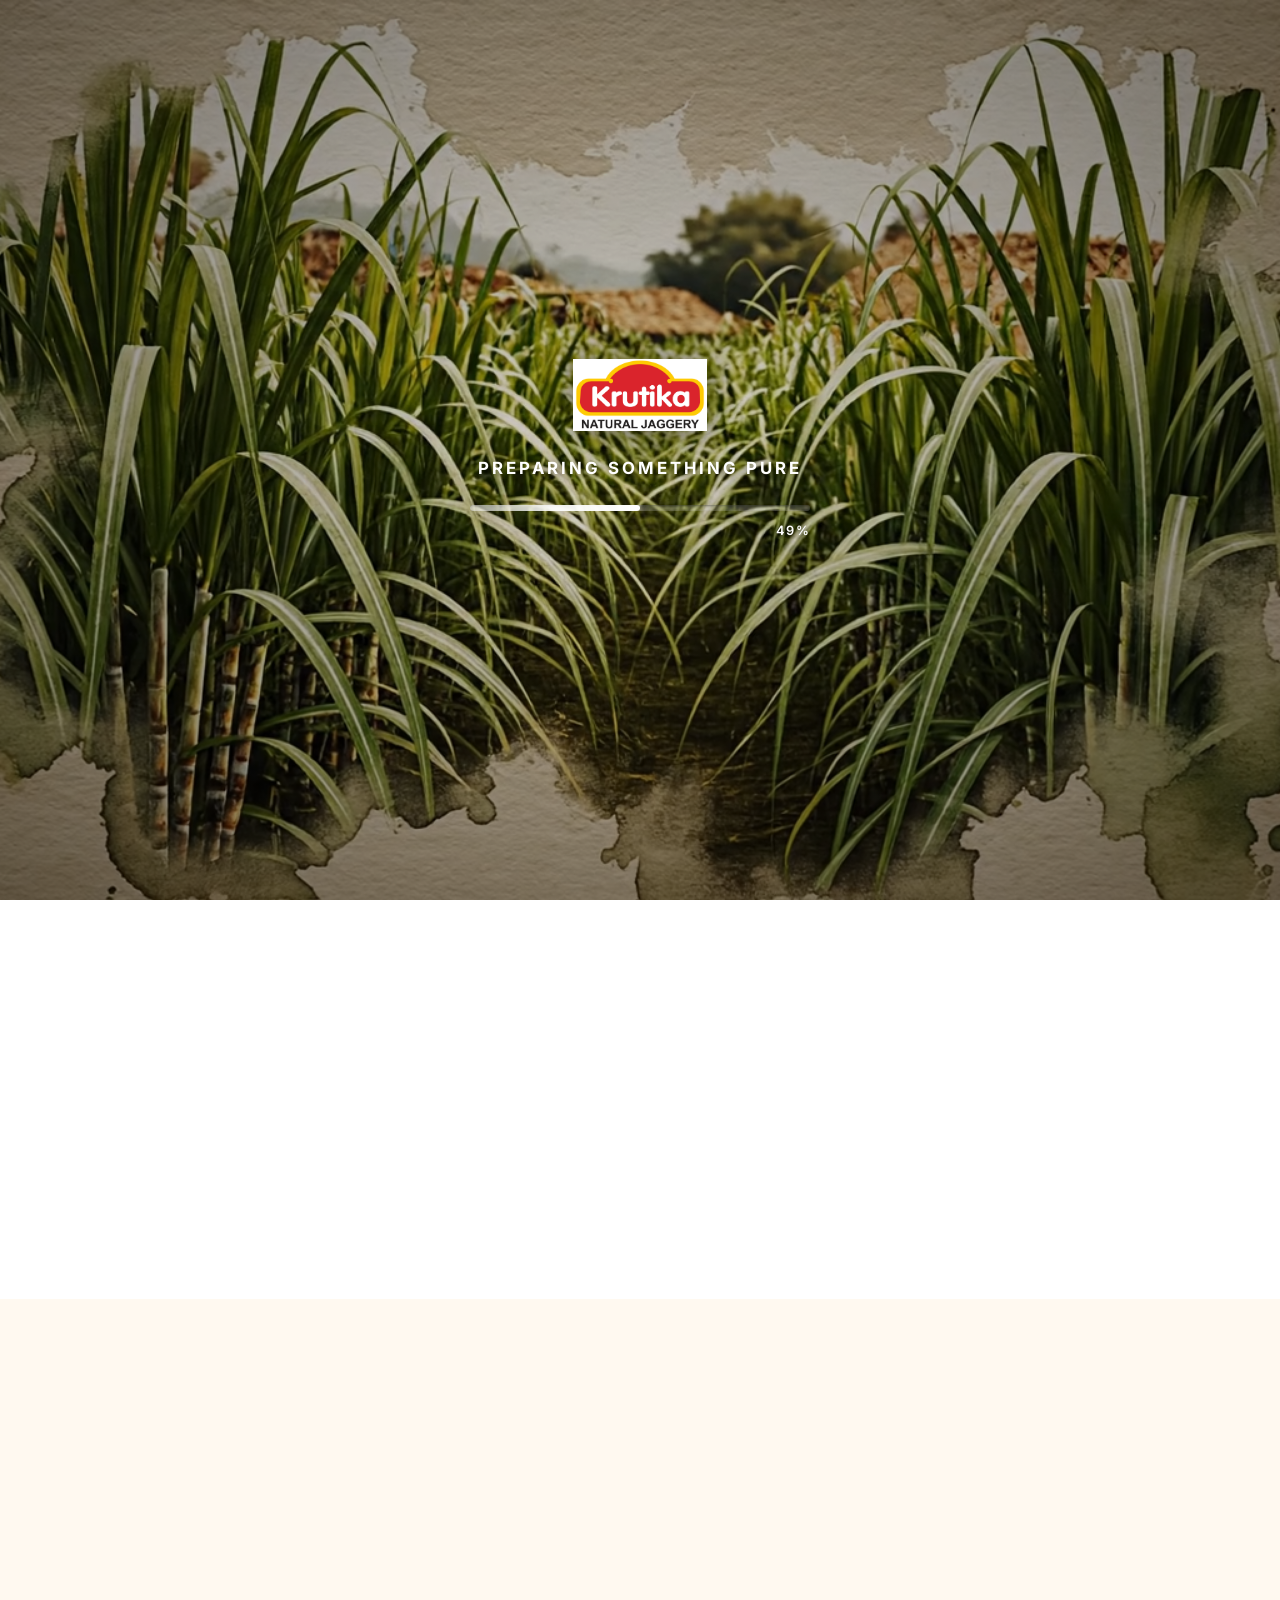
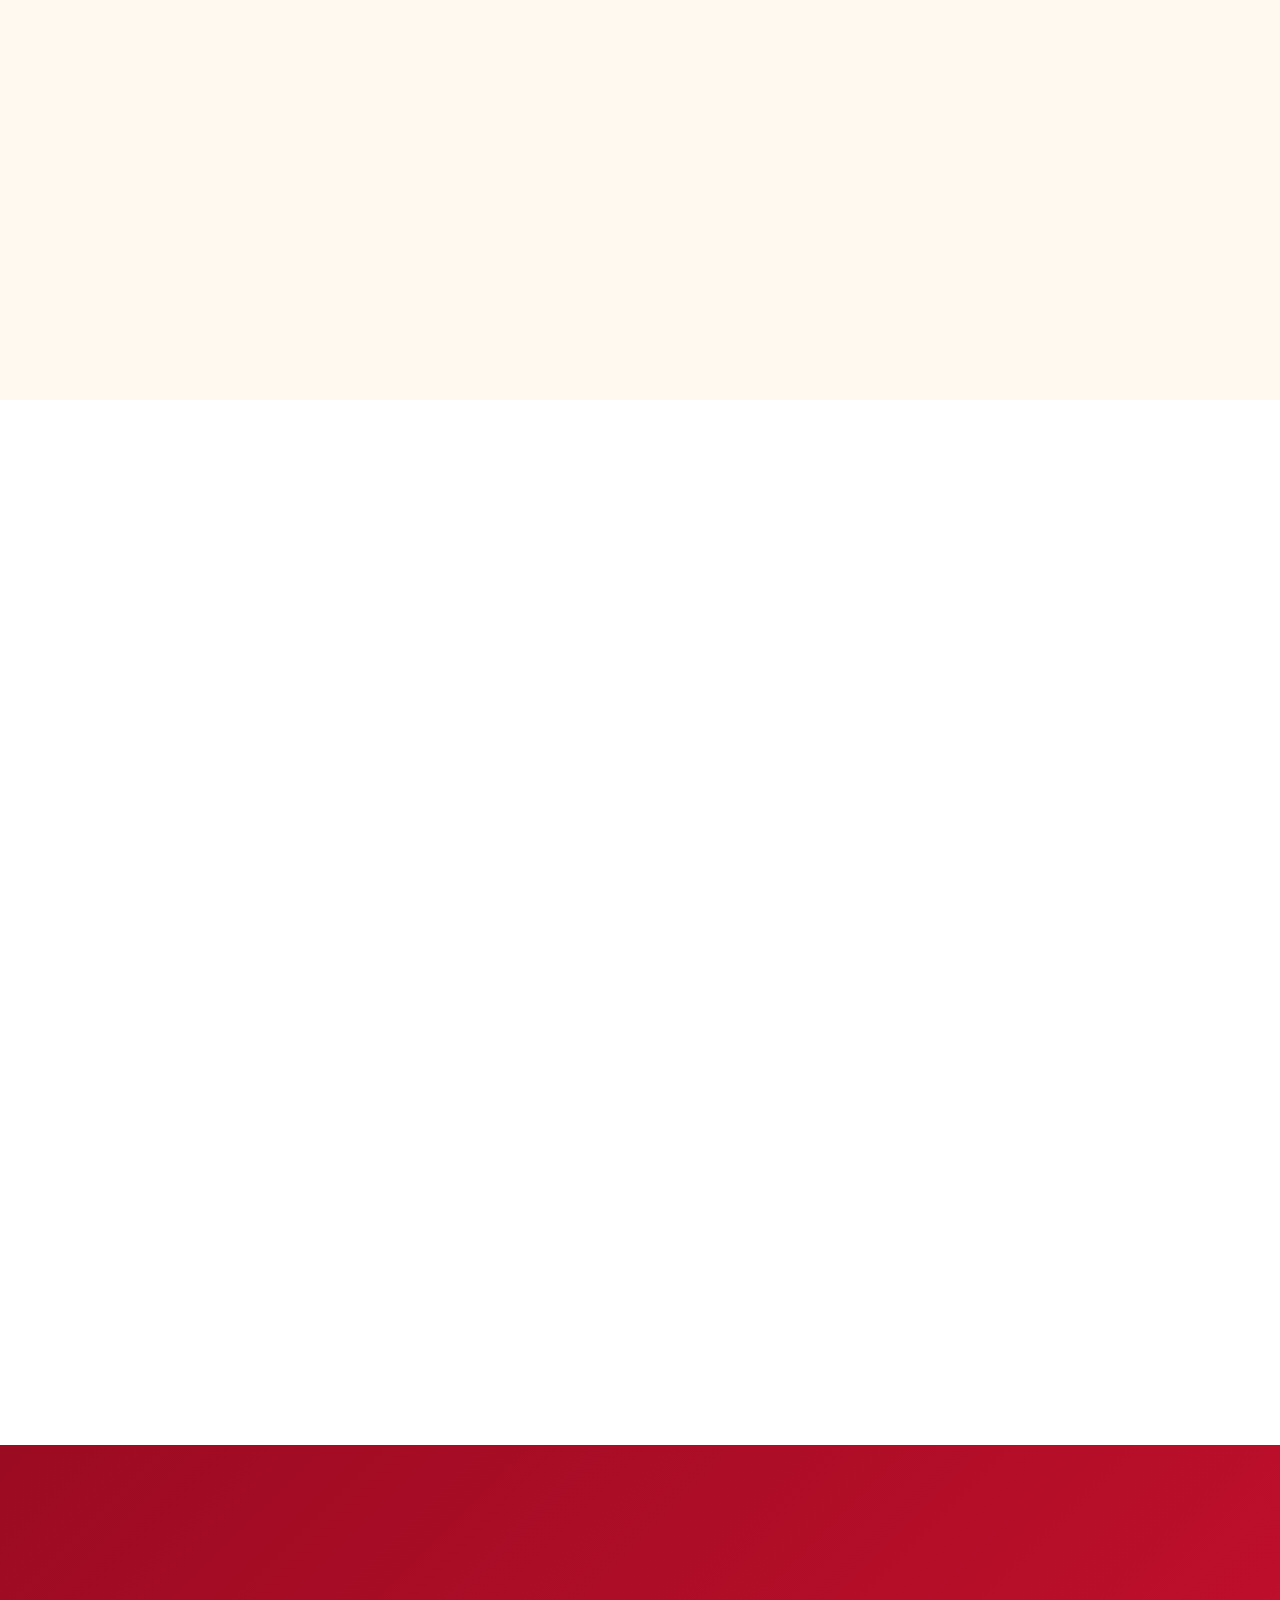
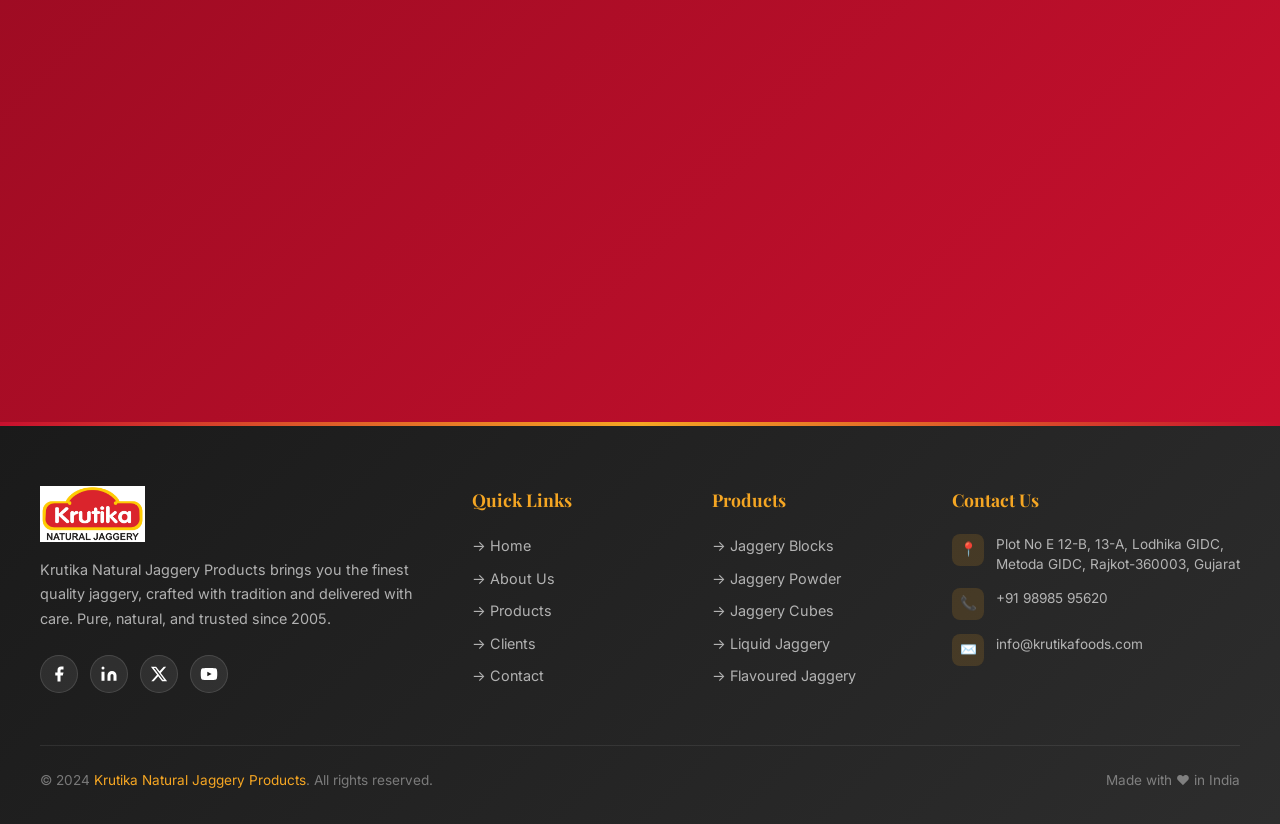
==== commit 22df755f: "preloader fix" ====
--- a/about.html
+++ b/about.html
@@ -5,7 +5,8 @@
   <meta name="viewport" content="width=device-width, initial-scale=1.0" />
   <title>About Us – Krutika Natural Jaggery</title>
    
-  <link rel="preload" as="video" href="images/preloader/preloader-final.mp4" type="video/mp4">
+  <link rel="preload" as="video" href="images/preloader/preloader-final.mp4" type="video/mp4" fetchpriority="high">
+  <link rel="preload" as="image" href="images/preloader/fpreloader-final-img-2.png" fetchpriority="high">
   
   <link rel="icon" type="image/x-icon" href="images/favicon/favicon.ico" />
   <link rel="icon" type="image/png" sizes="32x32" href="images/favicon/favicon-32x32.png" />
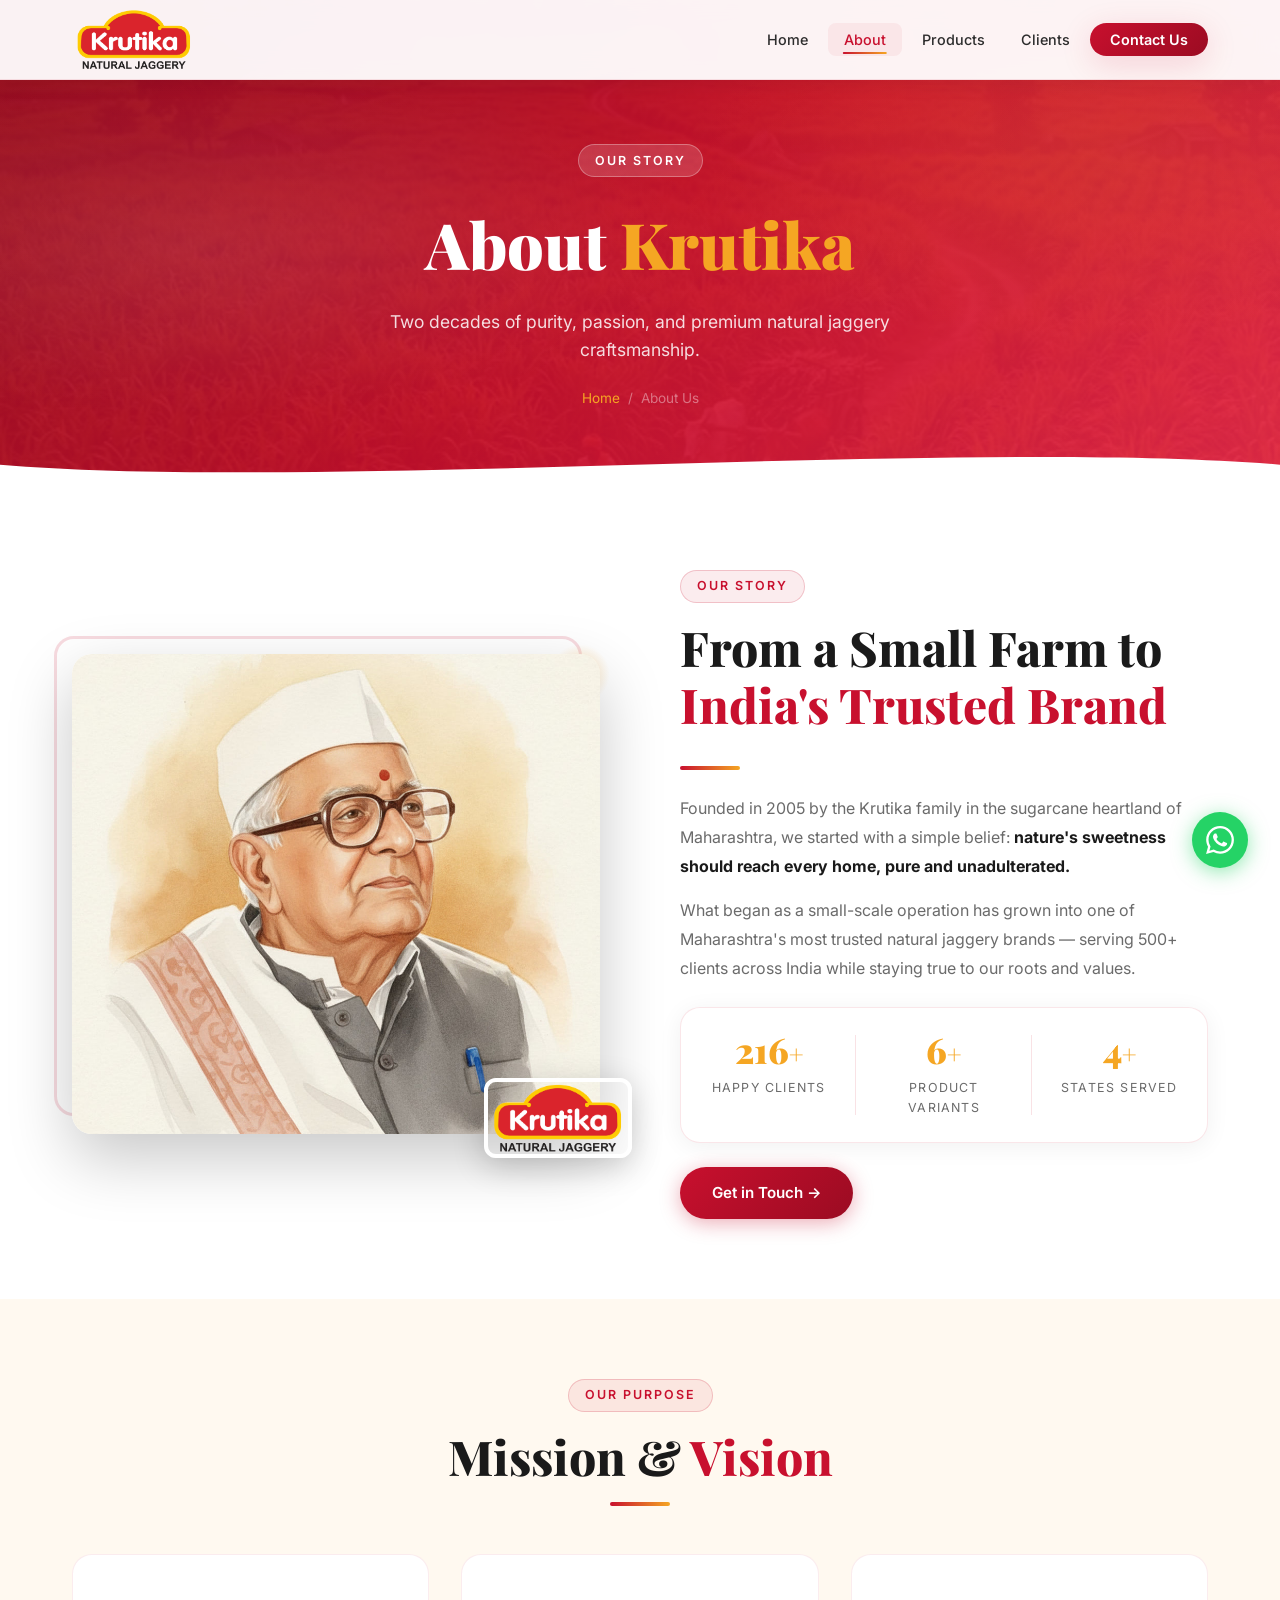
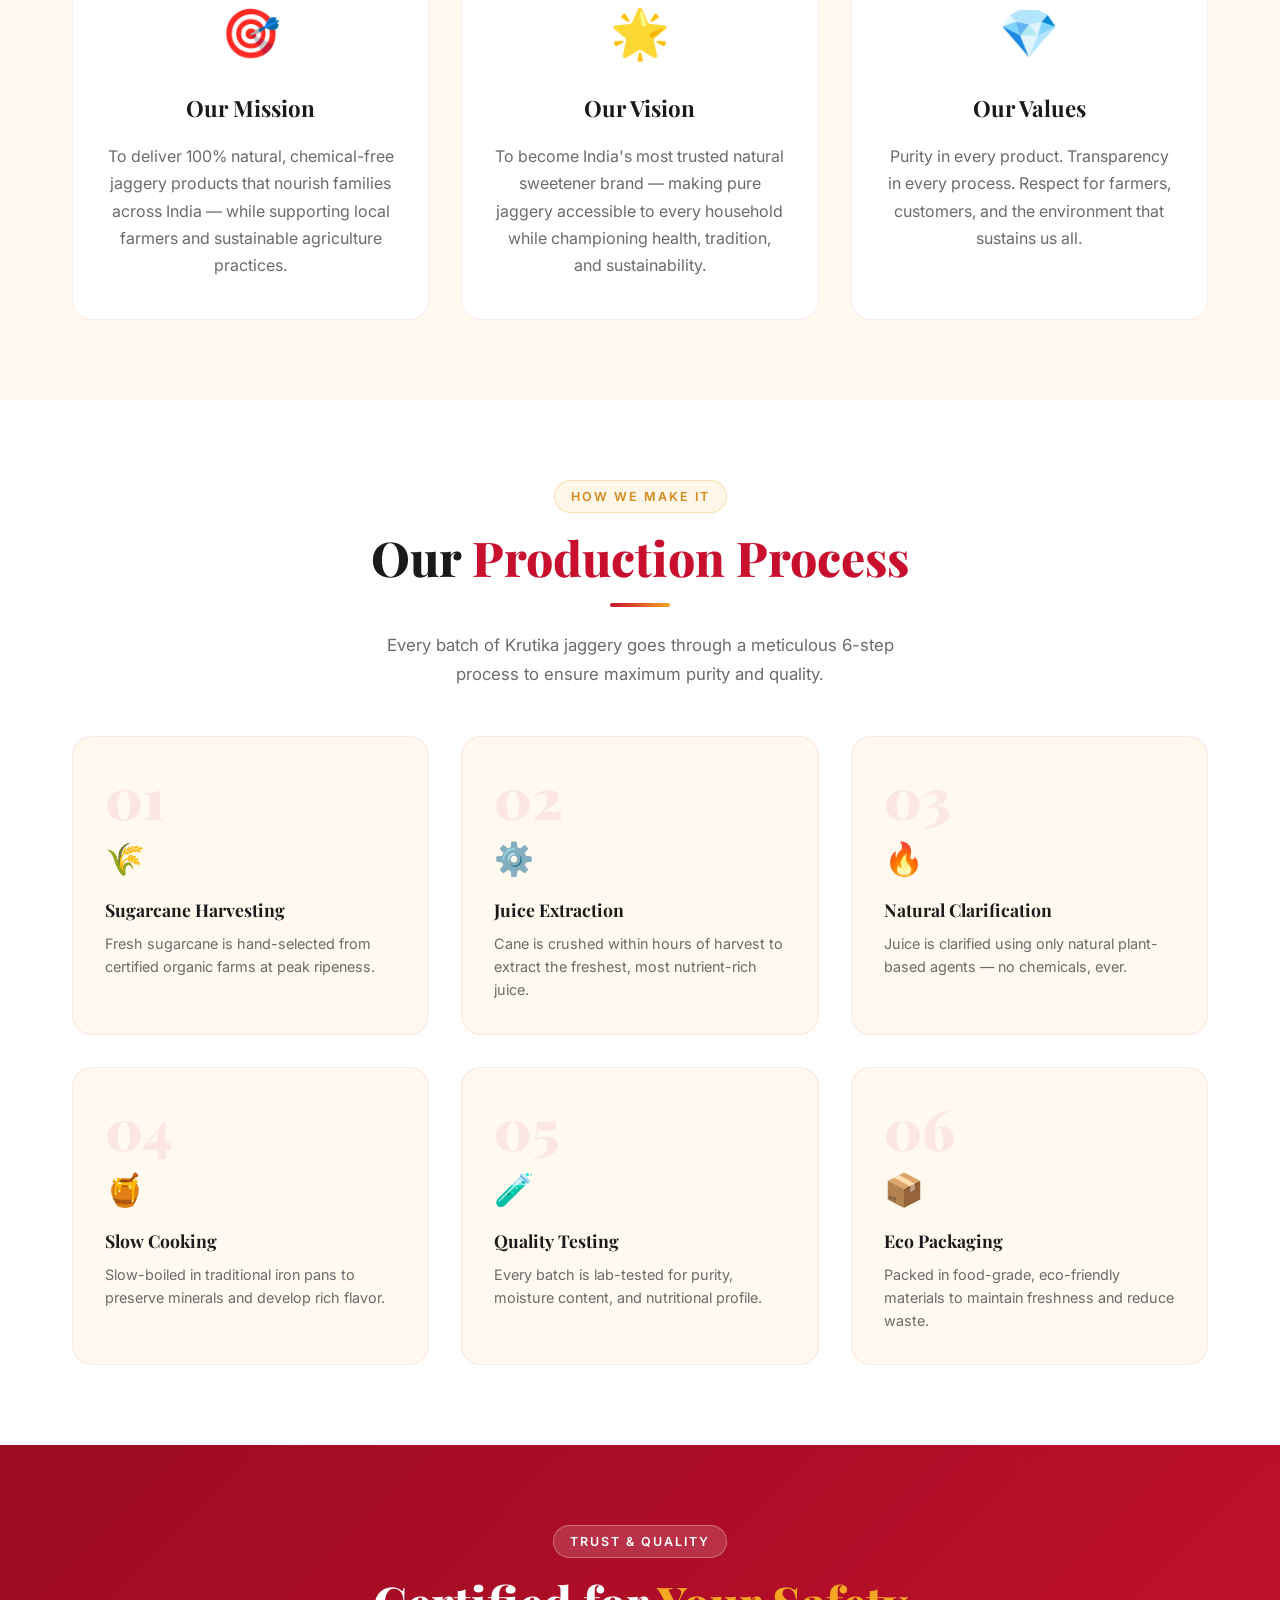
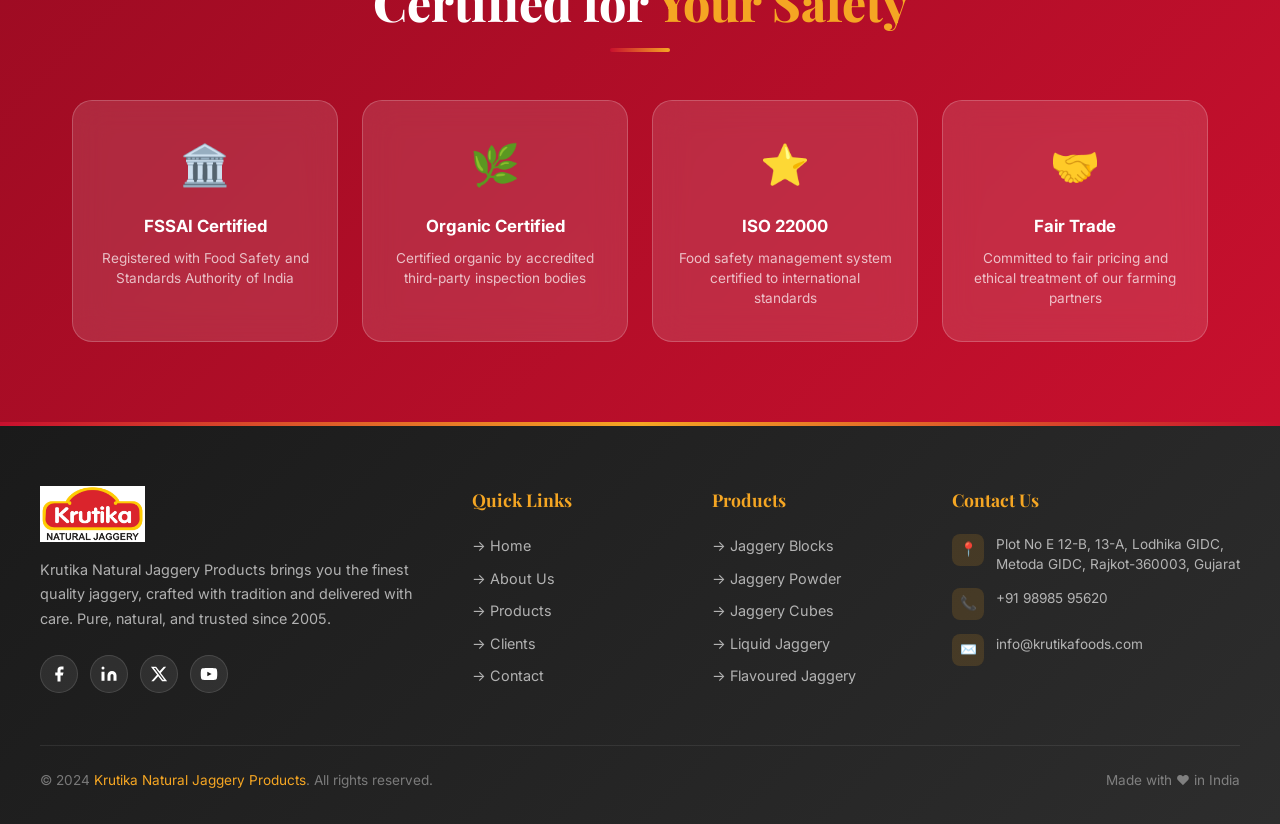
==== commit 781e0ba1: "preloader fix" ====
--- a/about.html
+++ b/about.html
@@ -19,7 +19,7 @@
 </head>
 <body>
 <!-- PRELOADER -->
-<div id="preloader">
+<!-- <div id="preloader">
   <video id="preloader-video" src="images/preloader/preloader-final.mp4" poster="images/preloader/preloader-final-img-2.png" muted playsinline preload="auto" aria-hidden="true"></video>
   <div class="preloader-content">
     <img src="images/logo-w-bg.png" alt="Krutika" class="preloader-logo" />
@@ -31,7 +31,7 @@
       <span class="preloader-pct" id="preloader-pct">0%</span>
     </div>
   </div>
-</div>
+</div> -->
 <div id="scroll-progress"></div>
 <a href="https://wa.me/919898595620" class="whatsapp-float" target="_blank">
   <svg width="28" height="28" viewBox="0 0 24 24" fill="white"><path d="M17.472 14.382c-.297-.149-1.758-.867-2.03-.967-.273-.099-.471-.148-.67.15-.197.297-.767.966-.94 1.164-.173.199-.347.223-.644.075-.297-.15-1.255-.463-2.39-1.475-.883-.788-1.48-1.761-1.653-2.059-.173-.297-.018-.458.13-.606.134-.133.298-.347.446-.52.149-.174.198-.298.298-.497.099-.198.05-.371-.025-.52-.075-.149-.669-1.612-.916-2.207-.242-.579-.487-.5-.669-.51-.173-.008-.371-.01-.57-.01-.198 0-.52.074-.792.372-.272.297-1.04 1.016-1.04 2.479 0 1.462 1.065 2.875 1.213 3.074.149.198 2.096 3.2 5.077 4.487.709.306 1.262.489 1.694.625.712.227 1.36.195 1.871.118.571-.085 1.758-.719 2.006-1.413.248-.694.248-1.289.173-1.413-.074-.124-.272-.198-.57-.347m-5.421 7.403h-.004a9.87 9.87 0 01-5.031-1.378l-.361-.214-3.741.982.998-3.648-.235-.374a9.86 9.86 0 01-1.51-5.26c.001-5.45 4.436-9.884 9.888-9.884 2.64 0 5.122 1.03 6.988 2.898a9.825 9.825 0 012.893 6.994c-.003 5.45-4.437 9.884-9.885 9.884m8.413-18.297A11.815 11.815 0 0012.05 0C5.495 0 .16 5.335.157 11.892c0 2.096.547 4.142 1.588 5.945L.057 24l6.305-1.654a11.882 11.882 0 005.683 1.448h.005c6.554 0 11.89-5.335 11.893-11.893a11.821 11.821 0 00-3.48-8.413z"/></svg>
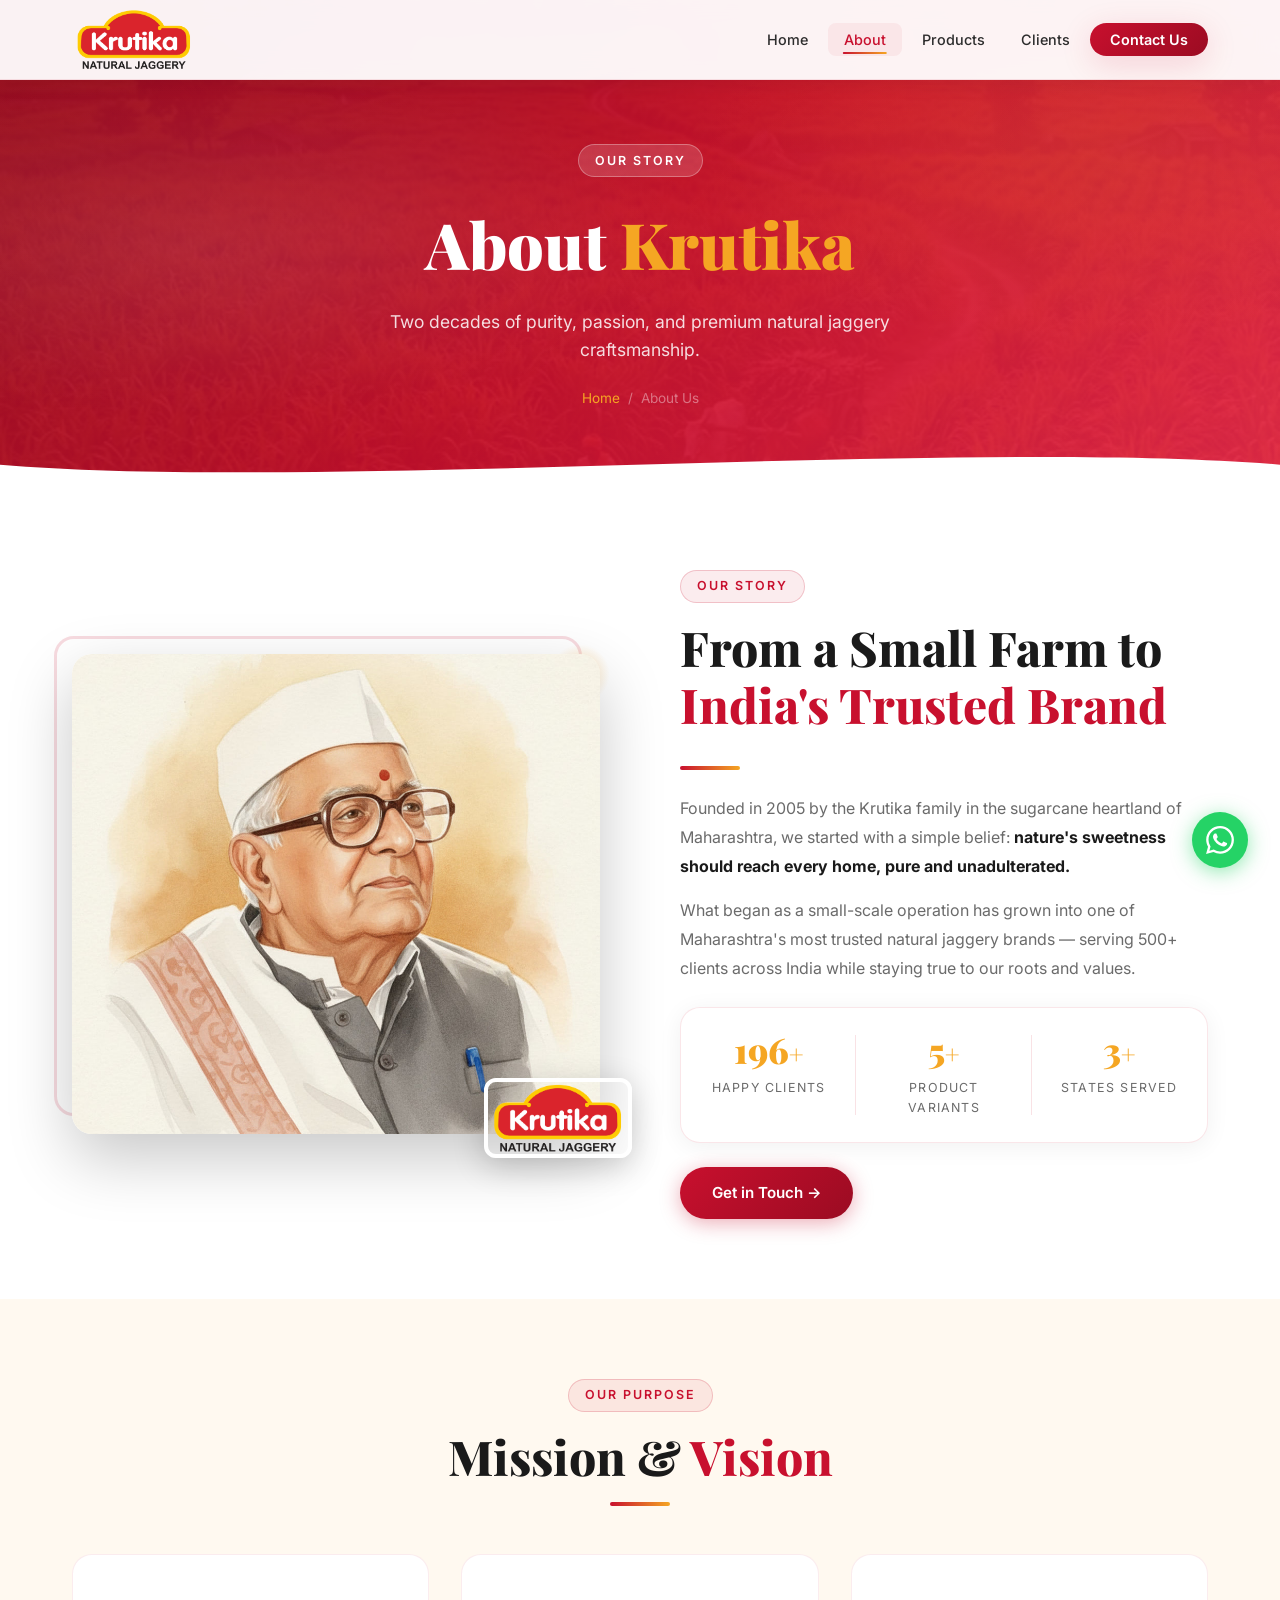
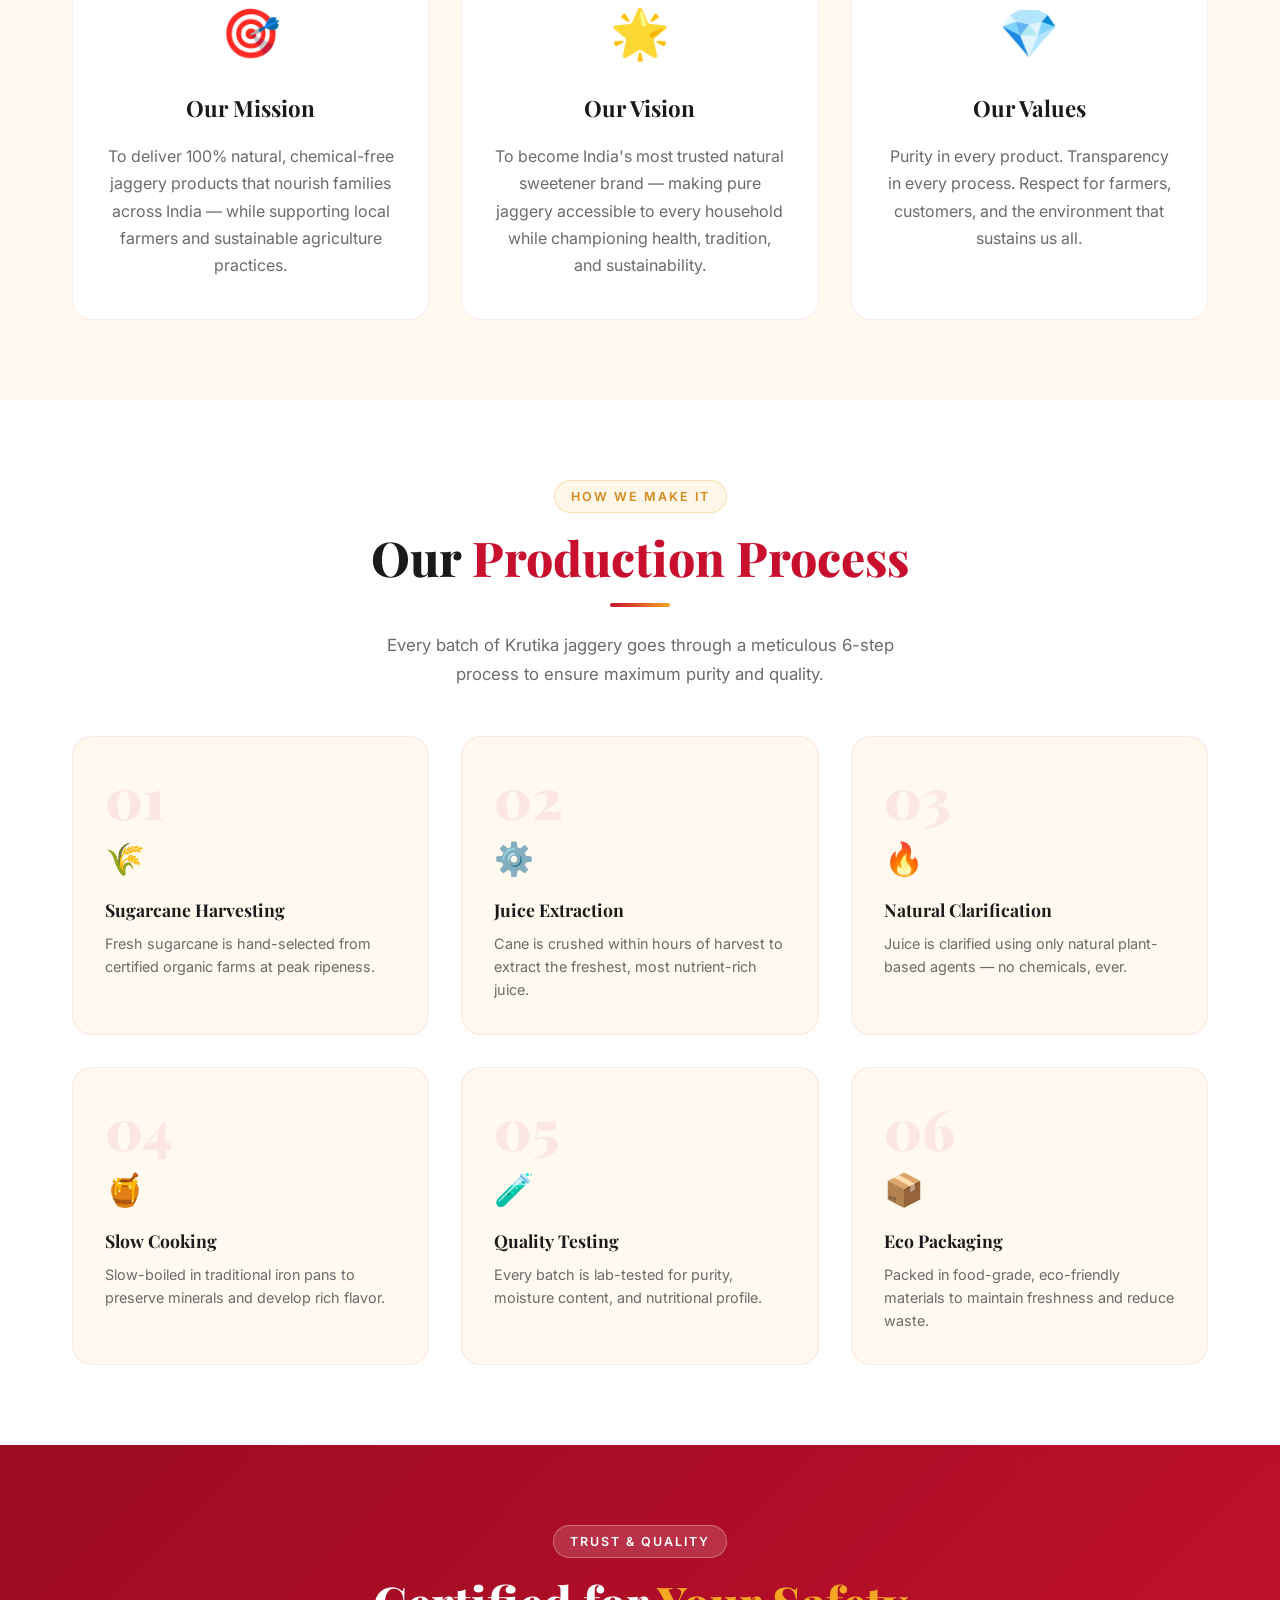
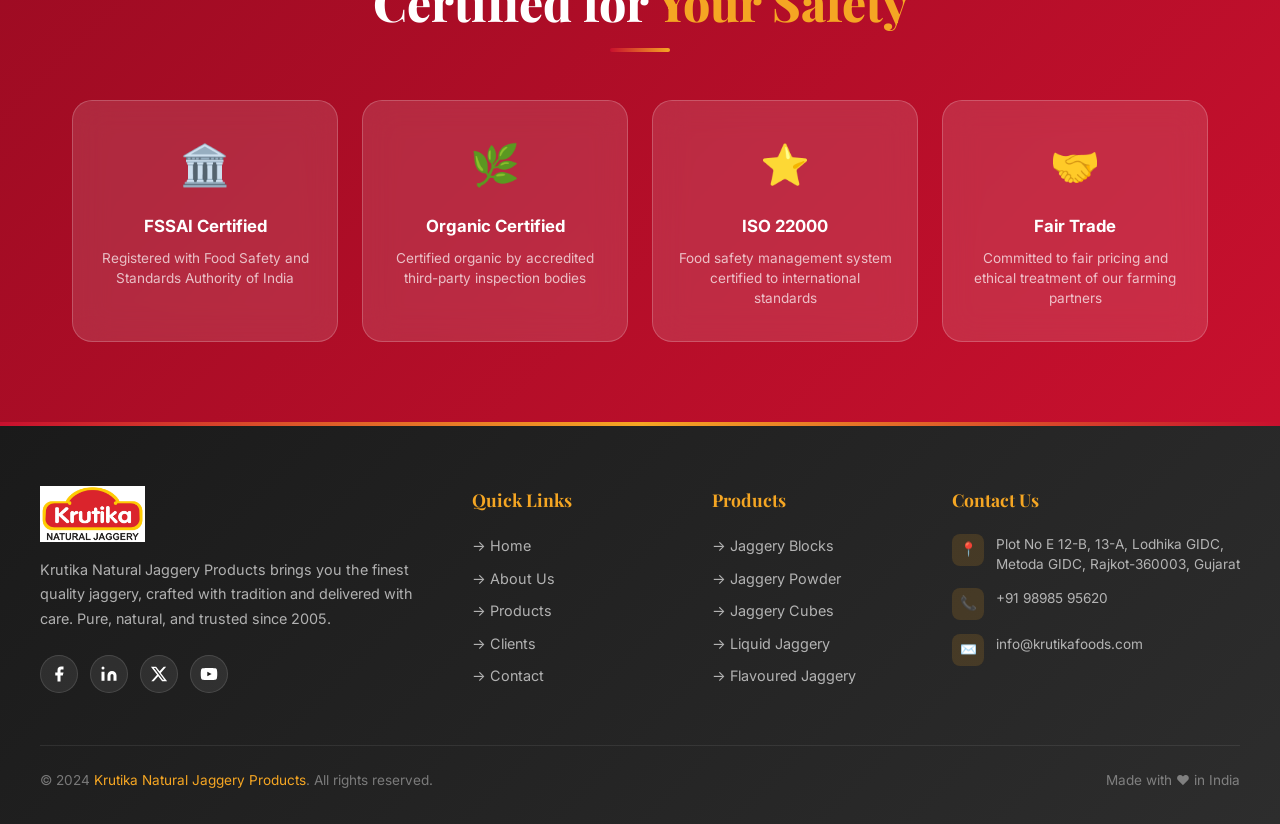
==== commit c23cb0b3: "preloader fix" ====
--- a/about.html
+++ b/about.html
@@ -6,7 +6,7 @@
   <title>About Us – Krutika Natural Jaggery</title>
    
   <link rel="preload" as="video" href="images/preloader/preloader-final.mp4" type="video/mp4" fetchpriority="high">
-  <link rel="preload" as="image" href="images/preloader/fpreloader-final-img-2.png" fetchpriority="high">
+  <link rel="preload" as="image" href="images/preloader/preloader-final-img-2.png" fetchpriority="high">
   
   <link rel="icon" type="image/x-icon" href="images/favicon/favicon.ico" />
   <link rel="icon" type="image/png" sizes="32x32" href="images/favicon/favicon-32x32.png" />
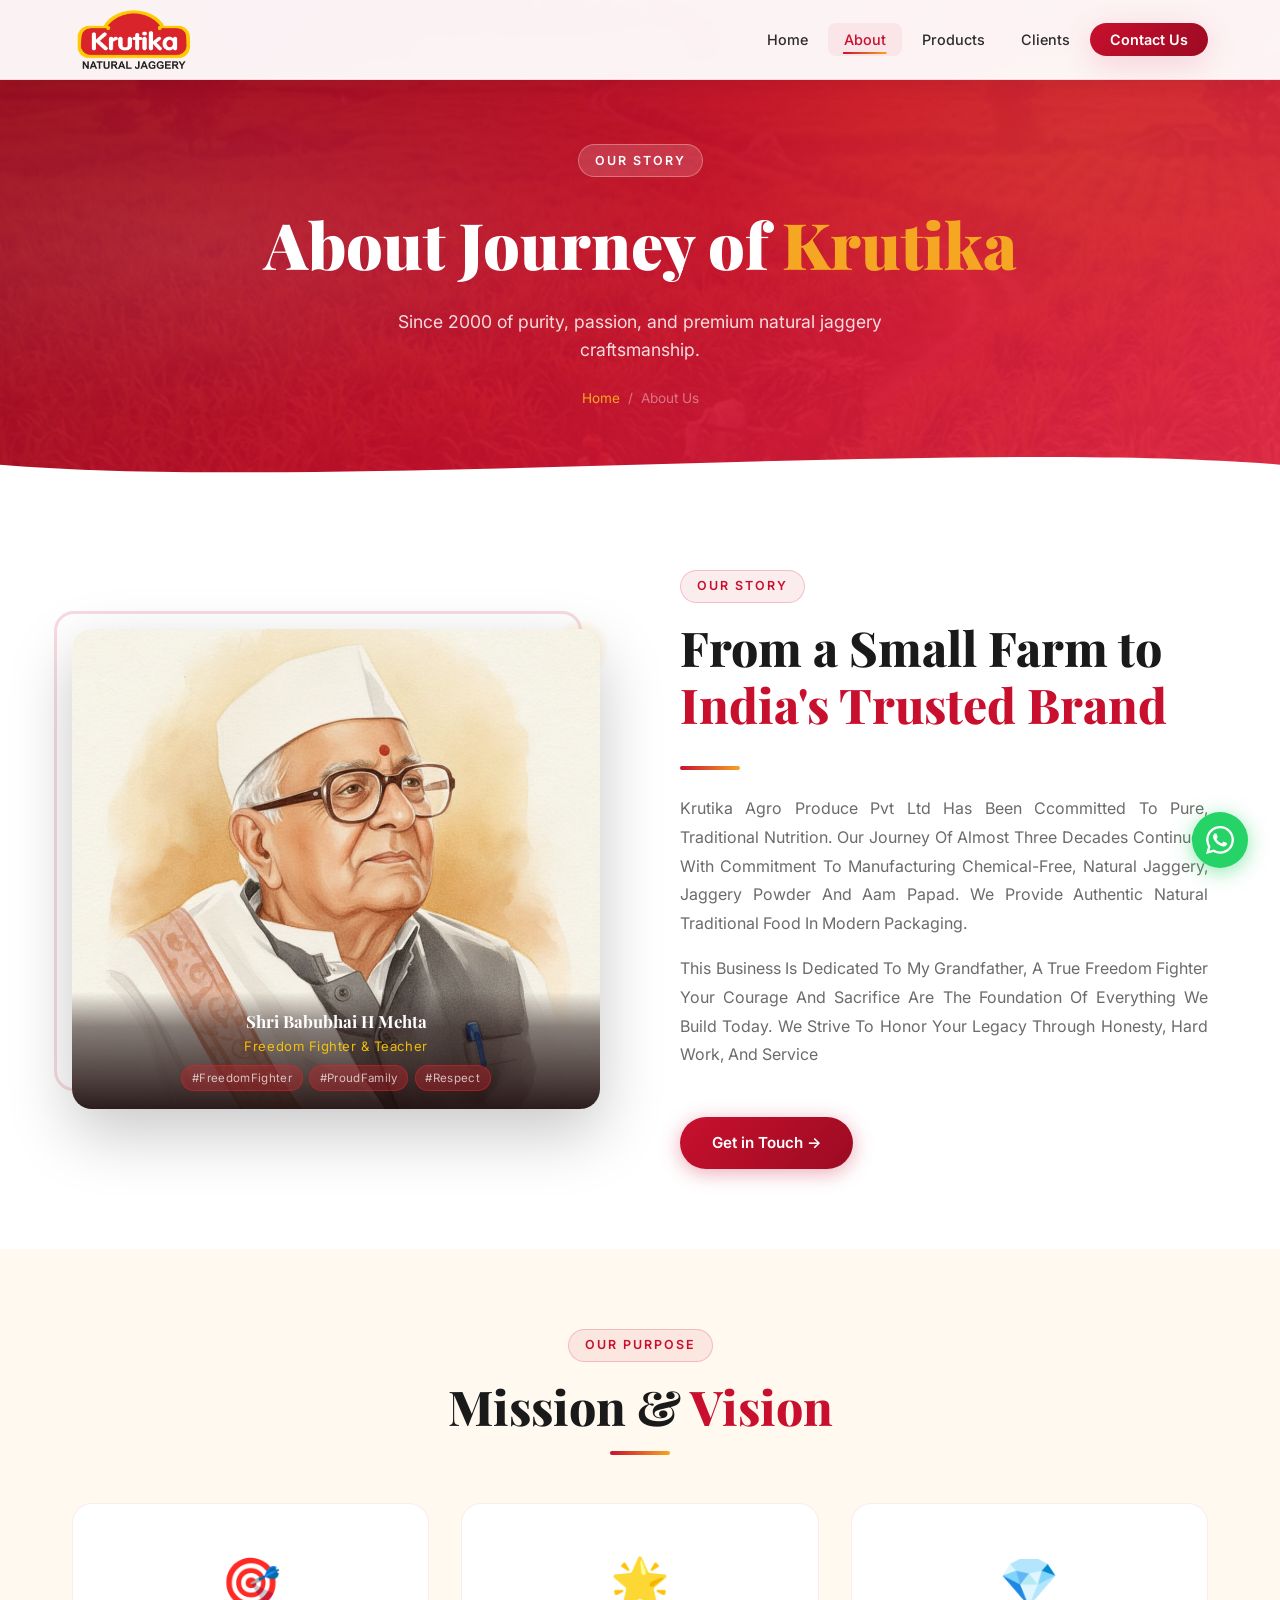
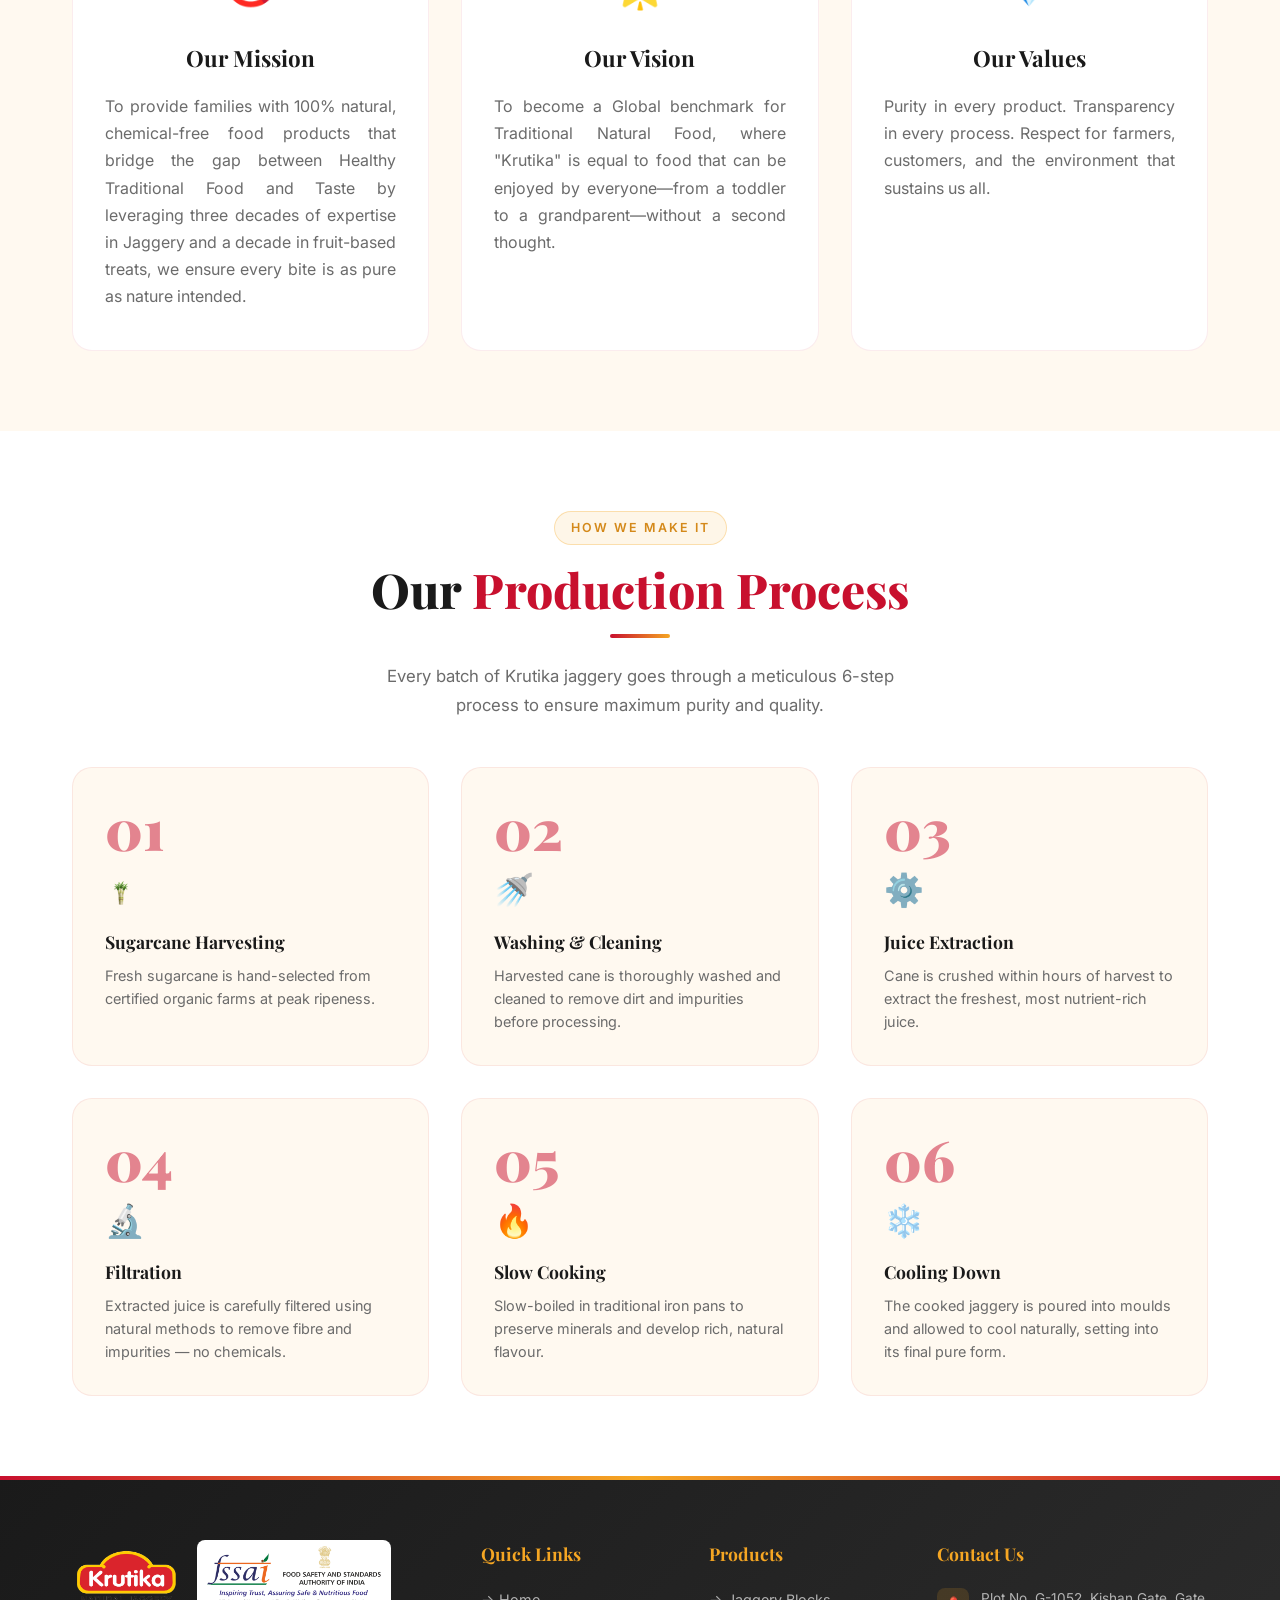
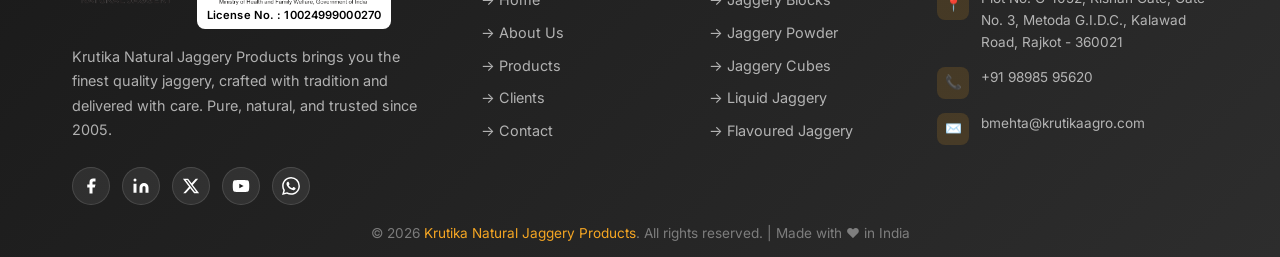
==== commit 85110701: "Update Version 2.0" ====
--- a/about.html
+++ b/about.html
@@ -66,7 +66,7 @@
   <div class="ph-floats">
     <span class="phf phf-1">🌿</span>
     <span class="phf phf-2">🍬</span>
-    <span class="phf phf-3">🌾</span>
+    <span class="phf phf-3"><img src="images/sugercane-emoji.png" alt="sugarcane" class="af-sc-img" /></span>
     <span class="phf phf-4">✨</span>
     <span class="phf phf-5">🌱</span>
     <span class="phf phf-6">🍯</span>
@@ -76,8 +76,8 @@
   <div class="ph-wave"><svg viewBox="0 0 1440 60" preserveAspectRatio="none" xmlns="http://www.w3.org/2000/svg"><path d="M0,30 C360,60 1080,0 1440,30 L1440,60 L0,60 Z" fill="#ffffff"/></svg></div>
   <div class="page-hero-content">
     <div class="section-tag white" style="margin:0 auto 1rem;">Our Story</div>
-    <h1>About <span>Krutika</span></h1>
-    <p>Two decades of purity, passion, and premium natural jaggery craftsmanship.</p>
+    <h1>About Journey of <span>Krutika</span></h1>
+    <p>Since 2000 of purity, passion, and premium natural jaggery craftsmanship.</p>
     <nav class="breadcrumb"><a href="index.html">Home</a><span>/</span><span>About Us</span></nav>
   </div>
 </section>
@@ -85,7 +85,7 @@
 <!-- BRAND STORY -->
 <section class="section-pad about-section-floats">
   <div class="about-floats">
-    <span class="af af-1">🌾</span>
+    <span class="af af-1"><img src="images/sugercane-emoji.png" alt="sugarcane" class="af-sc-img" /></span>
     <span class="af af-2">🍯</span>
     <span class="af af-3">🌿</span>
     <span class="af af-4">✨</span>
@@ -97,33 +97,23 @@
       <div class="reveal-left">
         <div class="about-img-stack">
           <img src="images/ai-img-stry-1.jpg" alt="Krutika Production" class="about-img-main" />
-          <img src="images/logo-2.png" alt="Jaggery Making" class="about-img-secondary" />
-          <!-- <div class="about-exp-badge">
-            <span class="counter-num" data-target="20">0</span><strong>+</strong>
-            <p>Years of Excellence</p>
-          </div> -->
+          <div class="about-story-caption">
+            <p class="caption-name">Shri Babubhai H Mehta</p>
+            <p class="caption-title">Freedom Fighter &amp; Teacher</p>
+            <div class="caption-tags">
+              <span>#FreedomFighter</span>
+              <span>#ProudFamily</span>
+              <span>#Respect</span>
+            </div>
+          </div>
         </div>
       </div>
       <div class="reveal-right">
         <div class="section-tag">Our Story</div>
         <h2 class="section-title">From a Small Farm to <span>India's Trusted Brand</span></h2>
         <div class="divider"></div>
-        <p style="color:var(--gray);line-height:1.8;margin-bottom:1rem;">Founded in 2005 by the Krutika family in the sugarcane heartland of Maharashtra, we started with a simple belief: <strong style="color:var(--dark);">nature's sweetness should reach every home, pure and unadulterated.</strong></p>
-        <p style="color:var(--gray);line-height:1.8;margin-bottom:1.5rem;">What began as a small-scale operation has grown into one of Maharashtra's most trusted natural jaggery brands — serving 500+ clients across India while staying true to our roots and values.</p>
-        <div class="about-highlights">
-          <div class="about-highlight-item">
-            <span class="counter-num" data-target="500">0</span><strong>+</strong>
-            <p>Happy Clients</p>
-          </div>
-          <div class="about-highlight-item">
-            <span class="counter-num" data-target="15">0</span><strong>+</strong>
-            <p>Product Variants</p>
-          </div>
-          <div class="about-highlight-item">
-            <span class="counter-num" data-target="10">0</span><strong>+</strong>
-            <p>States Served</p>
-          </div>
-        </div>
+        <p style="color:var(--gray);line-height:1.8;margin-bottom:1rem;text-align: justify;">Krutika Agro Produce Pvt Ltd Has Been Ccommitted To Pure, Traditional Nutrition. Our Journey Of Almost Three Decades Continues With Commitment To Manufacturing Chemical-Free, Natural Jaggery, Jaggery Powder And Aam Papad. We Provide Authentic Natural Traditional Food In Modern Packaging.<strong style="color:var(--dark);"></strong></p>
+        <p style="color:var(--gray);line-height:1.8;margin-bottom:1.5rem;text-align: justify;">This Business Is Dedicated To My Grandfather, A True Freedom Fighter Your Courage And Sacrifice Are The Foundation Of Everything We Build Today. We Strive To Honor Your Legacy Through Honesty, Hard Work, And Service</p>
         <a href="contact.html" class="btn btn-primary" style="margin-top:1.5rem;">Get in Touch →</a>
       </div>
     </div>
@@ -137,7 +127,7 @@
     <span class="af af-2">🌟</span>
     <span class="af af-3">💎</span>
     <span class="af af-4">🌿</span>
-    <span class="af af-5">🌾</span>
+    <span class="af af-5"><img src="images/sugercane-emoji.png" alt="sugarcane" class="af-sc-img" /></span>
     <span class="af af-6">✨</span>
   </div>
   <div class="container">
@@ -150,12 +140,12 @@
       <div class="mv-card reveal delay-1">
         <div class="mv-icon">🎯</div>
         <h3>Our Mission</h3>
-        <p>To deliver 100% natural, chemical-free jaggery products that nourish families across India — while supporting local farmers and sustainable agriculture practices.</p>
+        <p>To provide families with 100% natural, chemical-free food products that bridge the gap between Healthy Traditional Food and Taste by leveraging three decades of expertise in Jaggery and a decade in fruit-based treats, we ensure every bite is as pure as nature intended.</p>
       </div>
       <div class="mv-card reveal delay-2">
         <div class="mv-icon">🌟</div>
         <h3>Our Vision</h3>
-        <p>To become India's most trusted natural sweetener brand — making pure jaggery accessible to every household while championing health, tradition, and sustainability.</p>
+        <p>To become a Global benchmark for Traditional Natural Food, where "Krutika" is equal to food that can be enjoyed by everyone—from a toddler to a grandparent—without a second thought.</p>
       </div>
       <div class="mv-card reveal delay-3">
         <div class="mv-icon">💎</div>
@@ -169,7 +159,7 @@
 <!-- PRODUCTION PROCESS -->
 <section class="process section-pad about-section-floats">
   <div class="about-floats">
-    <span class="af af-1">🌾</span>
+    <span class="af af-1"><img src="images/sugercane-emoji.png" alt="sugarcane" class="af-sc-img" /></span>
     <span class="af af-2">⚙️</span>
     <span class="af af-3">🔥</span>
     <span class="af af-4">🍯</span>
@@ -187,49 +177,51 @@
       <div class="process-step reveal delay-1">
         <div class="process-num">01</div>
         <div class="process-content">
-          <div class="process-icon">🌾</div>
+          <div class="process-icon"><img src="images/sugercane-emoji.png" alt="Sugarcane" class="af-sc-img" style="width:2rem;height:2rem;" /></div>
           <h4>Sugarcane Harvesting</h4>
           <p>Fresh sugarcane is hand-selected from certified organic farms at peak ripeness.</p>
         </div>
       </div>
       <div class="process-step reveal delay-2">
         <div class="process-num">02</div>
+        <div class="process-content">
+          <div class="process-icon">🚿</div>
+          <h4>Washing &amp; Cleaning</h4>
+          <p>Harvested cane is thoroughly washed and cleaned to remove dirt and impurities before processing.</p>
+        </div>
+      </div>
+      <div class="process-step reveal delay-3">
+        <div class="process-num">03</div>
         <div class="process-content">
           <div class="process-icon">⚙️</div>
           <h4>Juice Extraction</h4>
           <p>Cane is crushed within hours of harvest to extract the freshest, most nutrient-rich juice.</p>
         </div>
       </div>
-      <div class="process-step reveal delay-3">
-        <div class="process-num">03</div>
-        <div class="process-content">
-          <div class="process-icon">🔥</div>
-          <h4>Natural Clarification</h4>
-          <p>Juice is clarified using only natural plant-based agents — no chemicals, ever.</p>
-        </div>
-      </div>
       <div class="process-step reveal delay-4">
         <div class="process-num">04</div>
         <div class="process-content">
-          <div class="process-icon">🍯</div>
-          <h4>Slow Cooking</h4>
-          <p>Slow-boiled in traditional iron pans to preserve minerals and develop rich flavor.</p>
+          <div class="process-icon">🔬</div>
+          <h4>Filtration</h4>
+          <p>Extracted juice is carefully filtered using natural methods to remove fibre and impurities — no chemicals.</p>
         </div>
       </div>
       <div class="process-step reveal delay-5">
         <div class="process-num">05</div>
         <div class="process-content">
-          <div class="process-icon">🧪</div>
-          <h4>Quality Testing</h4>
-          <p>Every batch is lab-tested for purity, moisture content, and nutritional profile.</p>
+          <div class="process-icon">🔥</div>
+          <h4>Slow Cooking</h4>
+          <p>Slow-boiled in traditional iron pans to preserve minerals and develop rich, natural flavour.</p>
         </div>
       </div>
       <div class="process-step reveal delay-1">
         <div class="process-num">06</div>
         <div class="process-content">
-          <div class="process-icon">📦</div>
-          <h4>Eco Packaging</h4>
-          <p>Packed in food-grade, eco-friendly materials to maintain freshness and reduce waste.</p>
+          <div class="process-icon">❄️</div>
+          <h4>Cooling Down</h4>
+          <p>The cooked jaggery is poured into moulds and allowed to cool naturally, setting into its final pure form.</p>
+        </div>
+      </div>
         </div>
       </div>
     </div>
@@ -237,7 +229,7 @@
 </section>
 
 <!-- CERTIFICATIONS -->
-<section class="certifications section-pad about-section-floats" style="background:linear-gradient(135deg,var(--red-dark),var(--red));">
+<!-- <section class="certifications section-pad about-section-floats" style="background:linear-gradient(135deg,var(--red-dark),var(--red));">
   <div class="about-floats">
     <span class="af af-1">🏛️</span>
     <span class="af af-2">🌿</span>
@@ -275,54 +267,102 @@
       </div>
     </div>
   </div>
-</section>
+</section> -->
 
 <!-- FOOTER -->
-<footer class="footer">
-  <div class="footer-grid">
-    <div class="footer-brand">
-      <img src="images/logo-w-bg.png" alt="Krutika Logo" />
-      <p>Krutika Natural Jaggery Products brings you the finest quality jaggery, crafted with tradition and delivered with care. Pure, natural, and trusted since 2005.</p>
-      <div class="footer-social">
-        <a href="#" title="Facebook" aria-label="Facebook"><svg width="18" height="18" viewBox="0 0 24 24" fill="currentColor"><path d="M18 2h-3a5 5 0 0 0-5 5v3H7v4h3v8h4v-8h3l1-4h-4V7a1 1 0 0 1 1-1h3z"/></svg></a>
-        <a href="#" title="LinkedIn" aria-label="LinkedIn"><svg width="18" height="18" viewBox="0 0 24 24" fill="currentColor"><path d="M16 8a6 6 0 0 1 6 6v7h-4v-7a2 2 0 0 0-2-2 2 2 0 0 0-2 2v7h-4v-7a6 6 0 0 1 6-6z"/><rect x="2" y="9" width="4" height="12"/><circle cx="4" cy="4" r="2"/></svg></a>
-        <a href="#" title="Twitter / X" aria-label="Twitter"><svg width="18" height="18" viewBox="0 0 24 24" fill="currentColor"><path d="M18.244 2.25h3.308l-7.227 8.26 8.502 11.24H16.17l-5.214-6.817L4.99 21.75H1.68l7.73-8.835L1.254 2.25H8.08l4.713 6.231zm-1.161 17.52h1.833L7.084 4.126H5.117z"/></svg></a>
-        <a href="#" title="YouTube" aria-label="YouTube"><svg width="18" height="18" viewBox="0 0 24 24" fill="currentColor"><path d="M22.54 6.42a2.78 2.78 0 0 0-1.95-1.96C18.88 4 12 4 12 4s-6.88 0-8.59.46A2.78 2.78 0 0 0 1.46 6.42 29 29 0 0 0 1 12a29 29 0 0 0 .46 5.58 2.78 2.78 0 0 0 1.95 1.96C5.12 20 12 20 12 20s6.88 0 8.59-.46a2.78 2.78 0 0 0 1.95-1.96A29 29 0 0 0 23 12a29 29 0 0 0-.46-5.58z"/><polygon points="9.75 15.02 15.5 12 9.75 8.98 9.75 15.02" fill="#1a1a1a"/></svg></a>
-      </div>
-    </div>
-    <div class="footer-col">
-      <h4>Quick Links</h4>
-      <ul>
-        <li><a href="index.html">→ Home</a></li>
-        <li><a href="about.html">→ About Us</a></li>
-        <li><a href="products.html">→ Products</a></li>
-        <li><a href="clients.html">→ Clients</a></li>
-        <li><a href="contact.html">→ Contact</a></li>
-      </ul>
-    </div>
-    <div class="footer-col">
-      <h4>Products</h4>
-      <ul>
-        <li><a href="products.html">→ Jaggery Blocks</a></li>
-        <li><a href="products.html">→ Jaggery Powder</a></li>
-        <li><a href="products.html">→ Jaggery Cubes</a></li>
-        <li><a href="products.html">→ Liquid Jaggery</a></li>
-        <li><a href="products.html">→ Flavoured Jaggery</a></li>
-      </ul>
-    </div>
-    <div class="footer-col">
-      <h4>Contact Us</h4>
-      <div class="footer-contact-item"><div class="icon">📍</div><p>Plot No E 12-B, 13-A, Lodhika GIDC, Metoda GIDC, Rajkot-360003, Gujarat</p></div>
-      <div class="footer-contact-item"><div class="icon">📞</div><p>+91 98985 95620</p></div>
-      <div class="footer-contact-item"><div class="icon">✉️</div><p>info@krutikafoods.com</p></div>
-    </div>
-  </div>
-  <div class="footer-bottom">
-    <p>© 2024 <span>Krutika Natural Jaggery Products</span>. All rights reserved.</p>
-    <p>Made with ❤️ in India</p>
+  <footer class="footer">
+    <div class="footer-grid">
+      <div class="footer-brand">
+                <div class="footer-logos-row">
+          <img src="images/logo-2.png" alt="Krutika Logo" class="footer-krutika-logo" />
+          <div class="footer-fssai-badge">
+            <img src="images/FSSAI_Logo.png" alt="FSSAI Certified" class="footer-fssai-img" />
+            <p class="footer-fssai-license">License No. : 10024999000270</p>
+          </div>
+        </div>
+        <p>Krutika Natural Jaggery Products brings you the finest quality jaggery, crafted with tradition and delivered
+          with care. Pure, natural, and trusted since 2005.</p>
+        <div class="footer-social">
+          <a href="https://www.facebook.com/krutikaagro/" target="_blank" rel="noopener" title="Facebook" aria-label="Facebook"><svg width="18" height="18" viewBox="0 0 24 24"
+              fill="currentColor">
+              <path d="M18 2h-3a5 5 0 0 0-5 5v3H7v4h3v8h4v-8h3l1-4h-4V7a1 1 0 0 1 1-1h3z" />
+            </svg></a>
+          <a href="#" title="LinkedIn" aria-label="LinkedIn"><svg width="18" height="18" viewBox="0 0 24 24"
+              fill="currentColor">
+              <path d="M16 8a6 6 0 0 1 6 6v7h-4v-7a2 2 0 0 0-2-2 2 2 0 0 0-2 2v7h-4v-7a6 6 0 0 1 6-6z" />
+              <rect x="2" y="9" width="4" height="12" />
+              <circle cx="4" cy="4" r="2" />
+            </svg></a>
+          <a href="#" title="Twitter / X" aria-label="Twitter"><svg width="18" height="18" viewBox="0 0 24 24"
+              fill="currentColor">
+              <path
+                d="M18.244 2.25h3.308l-7.227 8.26 8.502 11.24H16.17l-5.214-6.817L4.99 21.75H1.68l7.73-8.835L1.254 2.25H8.08l4.713 6.231zm-1.161 17.52h1.833L7.084 4.126H5.117z" />
+            </svg></a>
+          <a href="https://www.youtube.com/@krutikanaturaljaggery936" target="_blank" rel="noopener" title="YouTube" aria-label="YouTube"><svg width="18" height="18" viewBox="0 0 24 24"
+              fill="currentColor">
+              <path
+                d="M22.54 6.42a2.78 2.78 0 0 0-1.95-1.96C18.88 4 12 4 12 4s-6.88 0-8.59.46A2.78 2.78 0 0 0 1.46 6.42 29 29 0 0 0 1 12a29 29 0 0 0 .46 5.58 2.78 2.78 0 0 0 1.95 1.96C5.12 20 12 20 12 20s6.88 0 8.59-.46a2.78 2.78 0 0 0 1.95-1.96A29 29 0 0 0 23 12a29 29 0 0 0-.46-5.58z" />
+              <polygon points="9.75 15.02 15.5 12 9.75 8.98 9.75 15.02" fill="#1a1a1a" />
+            </svg></a>
+          <a href="https://wa.me/919898595620" target="_blank" rel="noopener" title="WhatsApp" aria-label="WhatsApp"><svg width="18" height="18" viewBox="0 0 24 24" fill="currentColor"><path d="M17.472 14.382c-.297-.149-1.758-.867-2.03-.967-.273-.099-.471-.148-.67.15-.197.297-.767.966-.94 1.164-.173.199-.347.223-.644.075-.297-.15-1.255-.463-2.39-1.475-.883-.788-1.48-1.761-1.653-2.059-.173-.297-.018-.458.13-.606.134-.133.298-.347.446-.52.149-.174.198-.298.298-.497.099-.198.05-.371-.025-.52-.075-.149-.669-1.612-.916-2.207-.242-.579-.487-.5-.669-.51-.173-.008-.371-.01-.57-.01-.198 0-.52.074-.792.372-.272.297-1.04 1.016-1.04 2.479 0 1.462 1.065 2.875 1.213 3.074.149.198 2.096 3.2 5.077 4.487.709.306 1.262.489 1.694.625.712.227 1.36.195 1.871.118.571-.085 1.758-.719 2.006-1.413.248-.694.248-1.289.173-1.413-.074-.124-.272-.198-.57-.347m-5.421 7.403h-.004a9.87 9.87 0 01-5.031-1.378l-.361-.214-3.741.982.998-3.648-.235-.374a9.86 9.86 0 01-1.51-5.26c.001-5.45 4.436-9.884 9.888-9.884 2.64 0 5.122 1.03 6.988 2.898a9.825 9.825 0 012.893 6.994c-.003 5.45-4.437 9.884-9.885 9.884m8.413-18.297A11.815 11.815 0 0012.05 0C5.495 0 .16 5.335.157 11.892c0 2.096.547 4.142 1.588 5.945L.057 24l6.305-1.654a11.882 11.882 0 005.683 1.448h.005c6.554 0 11.89-5.335 11.893-11.893a11.821 11.821 0 00-3.48-8.413z"/></svg></a>
+        </div>
+      </div>
+      <div class="footer-col">
+        <h4>Quick Links</h4>
+        <ul>
+          <li><a href="index.html">→ Home</a></li>
+          <li><a href="about.html">→ About Us</a></li>
+          <li><a href="products.html">→ Products</a></li>
+          <li><a href="clients.html">→ Clients</a></li>
+          <li><a href="contact.html">→ Contact</a></li>
+        </ul>
+      </div>
+      <div class="footer-col">
+        <h4>Products</h4>
+        <ul>
+          <li><a href="products.html">→ Jaggery Blocks</a></li>
+          <li><a href="products.html">→ Jaggery Powder</a></li>
+          <li><a href="products.html">→ Jaggery Cubes</a></li>
+          <li><a href="products.html">→ Liquid Jaggery</a></li>
+          <li><a href="products.html">→ Flavoured Jaggery</a></li>
+        </ul>
+      </div>
+      <div class="footer-col">
+        <h4>Contact Us</h4>
+        <div class="footer-contact-item">
+          <div class="icon">📍</div>
+          <p><a href="https://maps.google.com/?q=Metoda+GIDC+Kalawad+Road+Rajkot+Gujarat" target="_blank" rel="noopener">Plot No. G-1052, Kishan Gate, Gate No. 3, Metoda G.I.D.C., Kalawad Road, Rajkot - 360021</a></p>
+        </div>
+        <div class="footer-contact-item">
+          <div class="icon">📞</div>
+          <p><a href="tel:+919898595620">+91 98985 95620</a></p>
+        </div>
+        <div class="footer-contact-item">
+          <div class="icon">✉️</div>
+          <p><a href="mailto:bmehta@krutikaagro.com">bmehta@krutikaagro.com</a></p>
+        </div>
+      </div>
+    </div>
+    <div class="footer-bottom" style="text-align: center;margin-top: 1rem;">
+    <p>© 2026 <span>Krutika Natural Jaggery Products</span>. All rights reserved. | Made with ❤️ in India</p>
+    <p></p>
   </div>
 </footer>
 <script src="js/preloader.js"></script>
 <script src="js/script.js"></script>
 </body>
 </html>
+
+
+
+
+
+
+
+
+
+
+
+
+
+
--- a/css/style.css
+++ b/css/style.css
@@ -213,7 +213,7 @@
 .footer {
   background: linear-gradient(135deg, var(--dark) 0%, var(--dark-2) 100%);
   color: var(--white);
-  padding: 4rem 2rem 2rem;
+  padding: 4rem 0 .7rem;
   position: relative;
   overflow: hidden;
 }
@@ -227,11 +227,13 @@
 .footer-grid {
   max-width: 1200px;
   margin: 0 auto;
+  padding: 0 2rem;
   display: grid;
   grid-template-columns: 2fr 1fr 1fr 1.5fr;
   gap: 3rem;
 }
-.footer-brand img { height: 56px; margin-bottom: 1rem; }
+.footer-brand .footer-krutika-logo,
+.footer-brand > img { height: 56px; margin-bottom: 1rem; }
 .footer-brand p {
   color: rgba(255,255,255,0.65);
   font-size: 0.9rem;
@@ -288,20 +290,30 @@
 .footer-contact-item p {
   color: rgba(255,255,255,0.65);
   font-size: 0.85rem;
+  line-height: 1.6;
+}
+.footer-contact-item p a {
+  color: rgba(255,255,255,0.65);
+  text-decoration: none;
+  transition: color 0.2s ease;
+}
+.footer-contact-item p a:hover {
+  color: var(--gold);
+}
   line-height: 1.5;
 }
 .footer-bottom {
-  max-width: 1200px;
-  margin: 3rem auto 0;
-  padding-top: 1.5rem;
   border-top: 1px solid rgba(255,255,255,0.08);
-  display: flex;
-  align-items: center;
-  justify-content: space-between;
-  flex-wrap: wrap;
-  gap: 1rem;
-}
-.footer-bottom p { color: rgba(255,255,255,0.4); font-size: 0.85rem; }
+  margin-top: 3rem;
+  padding: 1.5rem 2rem 0;
+  text-align: center;
+  width: 100%;
+}
+.footer-bottom p {
+  color: rgba(255,255,255,0.4);
+  font-size: 0.85rem;
+  line-height: 1.8;
+}
 .footer-bottom span { color: var(--gold); }
 
 /* ============================================
@@ -727,5 +739,88 @@
 .af-4 { top: 70%; right: 5%;  font-size: 3.2rem;  animation-duration: 9s;   animation-delay: 2s;   }
 .af-5 { top: 42%; left:  1%;  font-size: 2.2rem;  animation-duration: 7.5s; animation-delay: 1.8s; }
 .af-6 { top: 80%; right: 2%;  font-size: 2.5rem;  animation-duration: 6s;   animation-delay: 3s;   }
+
+/* Sugarcane image floating element */
+.af-sc-img {
+  width: 3em;
+  height: 3em;
+  object-fit: contain;
+  display: inline-block;
+  vertical-align: middle;
+  pointer-events: none;
+}
 .section-floats > .container,
 .about-section-floats > .container { position: relative; z-index: 1; }
+
+/* ===== STORY CAPTION (shared: about + home hero) ===== */
+.caption-name {
+  font-family: 'Playfair Display', serif;
+  font-size: 1.05rem;
+  font-weight: 700;
+  color: #fff;
+  margin: 0 0 0.15rem;
+  line-height: 1.3;
+}
+.caption-title {
+  font-size: 0.82rem;
+  color: rgba(254, 204, 3, 0.9);
+  margin: 0 0 0.55rem;
+  letter-spacing: 0.04em;
+}
+.caption-tags {
+  display: flex;
+  flex-wrap: wrap;
+  gap: 0.4rem;
+  justify-content: center;
+}
+.caption-tags span {
+  font-size: 0.72rem;
+  color: rgba(255,255,255,0.7);
+  background: rgba(218, 36, 44, 0.35);
+  border: 1px solid rgba(218, 36, 44, 0.5);
+  border-radius: 20px;
+  padding: 0.18rem 0.6rem;
+  letter-spacing: 0.03em;
+}
+
+/* ===== FOOTER FSSAI BADGE ===== */
+.footer-logos-row {
+  display: flex;
+  align-items: center;
+  gap: 1rem;
+  margin-bottom: 1rem;
+  flex-wrap: wrap;
+}
+
+.footer-krutika-logo {
+  height: 56px;
+  width: auto;
+}
+
+.footer-fssai-badge {
+  display: flex;
+  flex-direction: column;
+  align-items: center;
+  background: #fff;
+  border-radius: 8px;
+  padding: 6px 10px 5px;
+  gap: 3px;
+  min-width: 90px;
+}
+
+.footer-fssai-img {
+  height: 59px;
+  width: auto;
+  object-fit: contain;
+  display: block;
+}
+
+p.footer-fssai-license {
+  font-size: 0.7rem;
+  color: #000 !important;
+  text-align: center;
+  line-height: 1.4;
+  margin: 0;
+  font-weight: 600;
+  letter-spacing: 0.01em;
+}
--- a/css/preloader.css
+++ b/css/preloader.css
@@ -1,162 +1,280 @@
-﻿/* ============================================
-   PRELOADER
-   ============================================ */
-
-/* Lock scroll while loading */
-body.loading {
-  overflow: hidden;
-}
-
-/* Disable all reveal / entrance animations until preloader ends */
-body.loading .reveal,
-body.loading .reveal-left,
-body.loading .reveal-right,
-body.loading .animate-fadeup,
-body.loading .animate-left,
-body.loading .animate-right,
-body.loading .animate-scale,
-body.loading .hs-slide.active .hs-text h1,
-body.loading .hs-slide.active .hs-text p,
-body.loading .hs-slide.active .hero-btns,
-body.loading .hs-slide.active .hero-badges,
-body.loading .hs-slide.active .hs-img-col {
-  opacity: 0 !important;
-  transform: none !important;
-  transition: none !important;
-}
-
-/* ---- Overlay ---- */
+﻿/* ===== PRELOADER ===== */
 #preloader {
   position: fixed;
   inset: 0;
   z-index: 99999;
-  background: #0d1f0d;          /* deep green fallback */
-  display: flex;
-  flex-direction: column;
+  display: flex;
   align-items: center;
   justify-content: center;
-  transition: opacity 0.55s ease, visibility 0.55s ease;
-}
-
-#preloader.hide {
-  opacity: 0;
-  visibility: hidden;
-  pointer-events: none;
-}
-
-/* ---- Video ---- */
-#preloader-video {
-  background: #0d1f0d; /* fallback color */
+  overflow: hidden;
+  transition: opacity 0.5s ease, visibility 0.5s ease;
+}
+
+/* Animated bg layer */
+#preloader::before {
+  content: '';
   position: absolute;
-  inset: 0;
-  width: 100%;
-  height: 100%;
-  object-fit: cover;
-  opacity: 0;
-  transition: opacity 0.6s ease;
-}
-#preloader-video.loaded {
-  opacity: 1;
-}
-
-/* Dark vignette over video */
+  inset: -10%;
+  background:
+    url('../images/Preloader/sugercane-bg.png') center center / cover no-repeat;
+  animation: pl-bg-kenburns 4s ease-in-out forwards;
+  z-index: 0;
+}
+
+/* Green-yellow colour overlay */
 #preloader::after {
   content: '';
   position: absolute;
   inset: 0;
-  background: radial-gradient(ellipse at center,
-    rgba(0,0,0,0.15) 0%,
-    rgba(0,0,0,0.55) 100%
+  background: linear-gradient(
+    145deg,
+    rgba(10,50,5,0.72) 0%,
+    rgba(30,80,10,0.65) 40%,
+    rgba(100,80,0,0.68) 70%,
+    rgba(50,40,0,0.78) 100%
   );
+  z-index: 1;
+}
+
+@keyframes pl-bg-kenburns {
+  0%   { transform: scale(1)    translateX(0)    translateY(0); }
+  50%  { transform: scale(1.08) translateX(-2%)  translateY(-1%); }
+  100% { transform: scale(1.12) translateX(-3%)  translateY(-2%); }
+}
+
+#preloader.pl-hide {
+  opacity: 0;
+  visibility: hidden;
   pointer-events: none;
-  z-index: 0;
-}
-
-/* ---- Content (above video) ---- */
-.preloader-content {
+}
+
+body.loading {
+  overflow: hidden;
+}
+
+/* Inner container */
+.pl-inner {
+  display: flex;
+  flex-direction: column;
+  align-items: center;
+  gap: 1.4rem;
+  padding: 2rem 1.5rem;
+  width: 100%;
+  max-width: 640px;
   position: relative;
   z-index: 2;
-  display: flex;
-  flex-direction: column;
-  align-items: center;
-  gap: 1.5rem;
-  padding: 2rem;
-  text-align: center;
 }
 
 /* Logo */
-.preloader-logo {
+.pl-logo img {
   height: 72px;
   width: auto;
-  filter: drop-shadow(0 4px 16px rgba(0,0,0,0.5));
-  animation: plLogoIn 0.7s ease forwards;
-}
-@keyframes plLogoIn {
-  from { opacity: 0; transform: translateY(-16px); }
-  to   { opacity: 1; transform: translateY(0); }
-}
-
-/* Loading text */
-.preloader-text {
-  color: #ffffff;
-  font-family: 'Inter', sans-serif;
-  font-size: clamp(0.9rem, 2vw, 1.05rem);
+  filter: drop-shadow(0 4px 18px rgba(254, 204, 3, 0.5));
+  animation: pl-logo-pulse 2s ease-in-out infinite;
+}
+
+@keyframes pl-logo-pulse {
+  0%, 100% { filter: drop-shadow(0 4px 18px rgba(254, 204, 3, 0.5)); }
+  50%       { filter: drop-shadow(0 4px 32px rgba(218, 36, 44, 0.6)); }
+}
+
+/* Tagline */
+.pl-tagline {
+  font-family: Georgia, 'Times New Roman', serif;
+  font-size: 1rem;
+  letter-spacing: 0.18em;
+  color: rgba(254, 204, 3, 0.8);
+  text-transform: uppercase;
+  margin: 0;
+}
+
+/* Steps row */
+.pl-steps {
+  display: flex;
+  align-items: center;
+  justify-content: center;
+  gap: 0;
+  width: 100%;
+  margin-top: 0.5rem;
+}
+
+/* Single step */
+.pl-step {
+  display: flex;
+  flex-direction: column;
+  align-items: center;
+  gap: 0.55rem;
+  flex-shrink: 0;
+}
+
+.pl-step span {
+  font-size: 0.7rem;
+  letter-spacing: 0.08em;
+  text-transform: uppercase;
+  color: rgba(218, 36, 44, 0.5);
+  transition: color 0.4s ease;
+  white-space: nowrap;
   font-weight: 700;
-  letter-spacing: 3px;
-  text-transform: uppercase;
-  text-shadow: 0 2px 8px rgba(0,0,0,0.5);
-  animation: plTextIn 0.7s 0.3s ease both;
-}
-@keyframes plTextIn {
-  from { opacity: 0; transform: translateY(10px); }
-  to   { opacity: 1; transform: translateY(0); }
-}
-
-/* Animated dots */
-.preloader-text::after {
-  content: '';
-  animation: plDots 1.5s steps(4, end) infinite;
-}
-@keyframes plDots {
-  0%   { content: ''; }
-  25%  { content: '.'; }
-  50%  { content: '..'; }
-  75%  { content: '...'; }
-  100% { content: ''; }
-}
-
-/* ---- Progress bar ---- */
-.preloader-progress-wrap {
-  width: min(340px, 72vw);
-  display: flex;
-  flex-direction: column;
-  gap: 0.6rem;
-}
-
-.preloader-bar-track {
-  width: 100%;
-  height: 6px;
-  background: rgba(255, 255, 255, 0.2);
-  border-radius: 6px;
-  overflow: hidden;
-  box-shadow: inset 0 1px 3px rgba(0,0,0,0.4);
-}
-
-.preloader-bar-fill {
+}
+
+.pl-step.active span {
+  color: rgba(218, 36, 44, 1);
+}
+
+/* Icon wrapper */
+.pl-icon-wrap {
+  width: 90px;
+  height: 90px;
+  border-radius: 50%;
+  background: linear-gradient(135deg, #1a0a0a 0%, #3a0c0e 60%, #221F1F 100%);
+  border: 2px solid rgba(218, 36, 44, 0.25);
+  display: flex;
+  align-items: center;
+  justify-content: center;
+  transition: border-color 0.4s ease, box-shadow 0.4s ease, background 0.4s ease;
+  position: relative;
+}
+
+.pl-icon {
+  width: 80px;
+  height: 80px;
+  object-fit: contain;
+  opacity: 0.25;
+  transition: opacity 0.4s ease, transform 0.4s ease;
+  filter: grayscale(1);
+}
+
+/* Active state */
+.pl-step.active .pl-icon-wrap {
+  background: linear-gradient(135deg, #3a0c0e 0%, #DA242C 60%, #8B0000 100%);
+  border-color: rgba(254, 204, 3, 0.8);
+  box-shadow:
+    0 0 14px rgba(254, 204, 3, 0.5),
+    0 0 32px rgba(218, 36, 44, 0.25),
+    inset 0 0 10px rgba(254, 204, 3, 0.08);
+  animation: pl-glow-ring 1.6s ease-in-out infinite;
+}
+
+.pl-step.active .pl-icon {
+  opacity: 1;
+  filter: grayscale(0) drop-shadow(0 0 6px rgba(254, 204, 3, 0.7));
+  animation: pl-icon-scale 1.6s ease-in-out infinite;
+}
+
+@keyframes pl-glow-ring {
+  0%, 100% {
+    box-shadow:
+      0 0 14px rgba(254, 204, 3, 0.5),
+      0 0 32px rgba(218, 36, 44, 0.25),
+      inset 0 0 10px rgba(254, 204, 3, 0.08);
+  }
+  50% {
+    box-shadow:
+      0 0 24px rgba(254, 204, 3, 0.8),
+      0 0 52px rgba(218, 36, 44, 0.45),
+      inset 0 0 16px rgba(254, 204, 3, 0.15);
+  }
+}
+
+@keyframes pl-icon-scale {
+  0%, 100% { transform: scale(1); }
+  50%       { transform: scale(1.1); }
+}
+
+/* Connector line */
+.pl-connector {
+  flex: 1;
+  height: 2px;
+  background: rgba(218, 36, 44, 0.15);
+  border-radius: 2px;
+  overflow: hidden;
+  margin-bottom: 1.6rem;
+  min-width: 24px;
+  position: relative;
+}
+
+.pl-connector-fill {
   height: 100%;
   width: 0%;
-  background: linear-gradient(90deg, rgba(255,255,255,0.4) 0%, rgba(255,255,255,0.9) 50%, #ffffff 100%);
-  border-radius: 6px;
-  transition: width 0.12s linear;
-  box-shadow: 0 0 12px rgba(255,255,255,0.6), 0 0 4px rgba(255,255,255,0.4);
-}
-
-.preloader-pct {
-  color: #ffffff;
-  font-family: 'Inter', sans-serif;
-  font-size: 0.8rem;
-  font-weight: 600;
-  letter-spacing: 1.5px;
-  text-align: right;
-  text-shadow: 0 1px 4px rgba(0,0,0,0.6);
-}
+  background: linear-gradient(90deg, #DA242C, #FECC03);
+  border-radius: 2px;
+  box-shadow: 0 0 6px rgba(254, 204, 3, 0.6);
+  transition: width 0.05s linear;
+}
+
+/* Progress bar */
+.pl-bar-wrap {
+  width: 100%;
+  height: 4px;
+  background: rgba(255, 255, 255, 0.08);
+  border-radius: 4px;
+  overflow: hidden;
+  margin-top: 0.4rem;
+}
+
+.pl-bar-fill {
+  height: 100%;
+  width: 0%;
+  background: linear-gradient(90deg, #7ab648, #d4a017, #f5c842);
+  border-radius: 4px;
+  box-shadow: 0 0 8px rgba(212, 160, 23, 0.5);
+  transition: width 0.05s linear;
+}
+
+/* Percent counter */
+.pl-percent {
+  font-size: 0.78rem;
+  letter-spacing: 0.12em;
+  color: rgba(218, 36, 44, 0.9);
+  font-variant-numeric: tabular-nums;
+  font-weight: 700;
+}
+
+/* ===== RESPONSIVE ===== */
+@media (max-width: 480px) {
+  .pl-icon-wrap { width: 72px; height: 72px; }
+  .pl-icon      { width: 46px; height: 46px; }
+  .pl-logo img  { height: 56px; }
+  .pl-tagline   { font-size: 0.78rem; letter-spacing: 0.12em; }
+  .pl-step span { font-size: 0.6rem; }
+  .pl-connector { min-width: 12px; }
+}
+
+/* ── Final jaggery circle ── */
+.pl-icon-wrap--final {
+  overflow: hidden;
+  padding: 8px;
+}
+
+.pl-icon--final {
+  width: 100%;
+  height: 100%;
+  object-fit: cover;
+  border-radius: 50%;
+  filter: grayscale(1);
+  opacity: 0.25;
+  transform: scale(1);
+  transition: opacity 0.4s ease, filter 0.4s ease, transform 0.4s ease;
+}
+
+.pl-step.active .pl-icon--final {
+  filter: grayscale(0);
+  opacity: 1;
+}
+
+
+  60%  { opacity: 1; transform: scale(1.5)  translate(0, 0); border-radius: 10%; }
+  100% { opacity: 1; transform: scale(3)    translate(0, 0); border-radius: 0; }
+}
+
+/* Zoom-to-fullscreen overlay */
+.pl-zoom-overlay {
+  position: fixed;
+  border-radius: 50%;
+  background: url('../images/Preloader/krutika-jaggery.png') center center / cover no-repeat;
+  z-index: 100000;
+  pointer-events: none;
+  will-change: transform, border-radius;
+  transition: transform 0.75s cubic-bezier(0.4,0,0.2,1),
+              border-radius 0.75s cubic-bezier(0.4,0,0.2,1);
+}
--- a/css/about.css
+++ b/css/about.css
@@ -102,6 +102,20 @@
   transform: scale(1.025) translateY(-4px);
   box-shadow: 0 36px 80px rgba(0,0,0,0.3);
 }
+
+/* Story photo caption */
+.about-story-caption {
+  position: absolute;
+  bottom: 0;
+  left: 0;
+  right: 0;
+  z-index: 2;
+  padding: 1.2rem 1.4rem 1.1rem;
+  background: linear-gradient(to top, rgba(26,10,10,0.92) 0%, rgba(26,10,10,0.5) 70%, transparent 100%);
+  border-radius: 0 0 var(--radius-lg) var(--radius-lg);
+  text-align: center;
+}
+
 
 .about-img-secondary {
   position: absolute;
@@ -257,7 +271,7 @@
   color: var(--dark);
   margin-bottom: 1rem;
 }
-.mv-card p { color: var(--gray); line-height: 1.7; }
+.mv-card p { color: var(--gray); line-height: 1.7; text-align: justify; }
 
 /* ---- PROCESS TIMELINE ---- */
 .process { background: var(--white); }
@@ -298,12 +312,12 @@
   font-family: 'Playfair Display', serif;
   font-size: 3.5rem;
   font-weight: 900;
-  color: rgba(200,16,46,0.08);
+  color: rgba(200,16,46,0.5);
   line-height: 1;
   margin-bottom: 0.5rem;
   transition: color 0.3s ease;
 }
-.process-step:hover .process-num { color: rgba(200,16,46,0.18); }
+.process-step:hover .process-num { color: rgba(200,16,46,0.8); }
 .process-icon {
   font-size: 2rem;
   margin-bottom: 0.75rem;
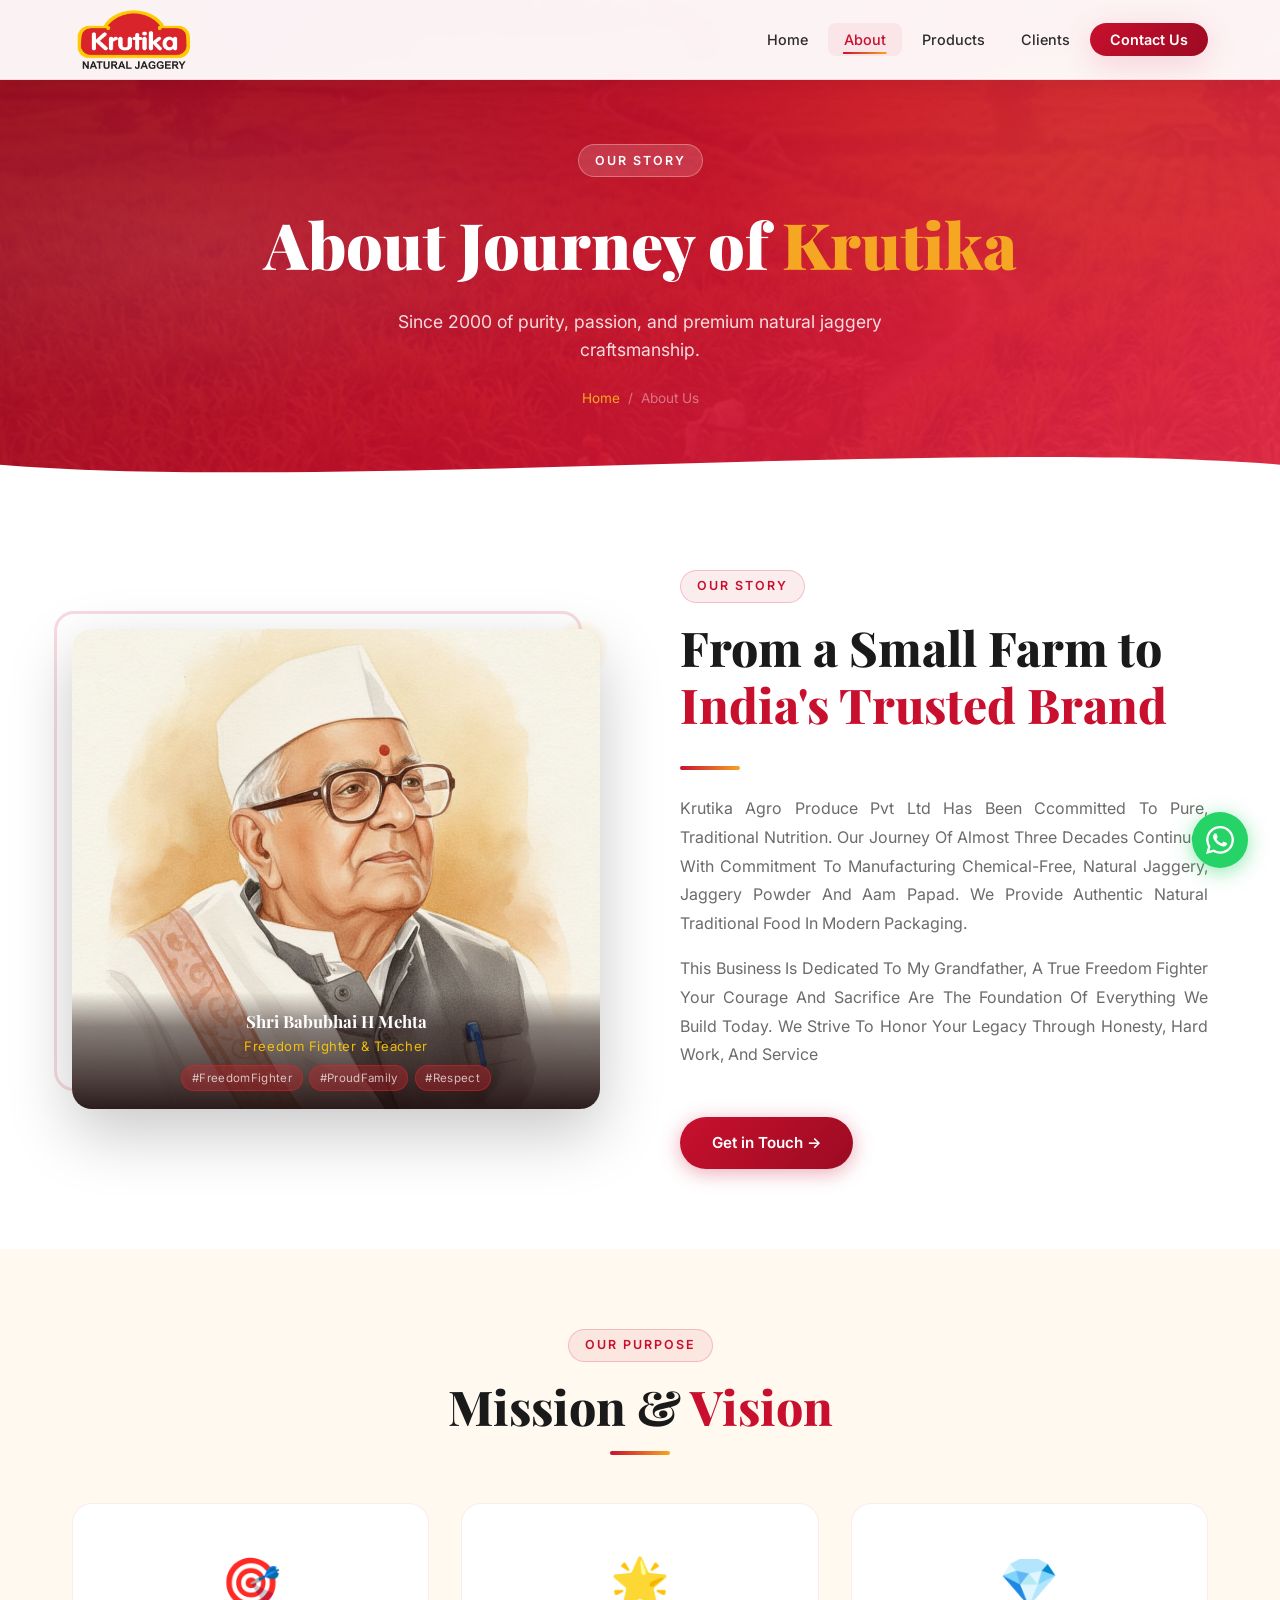
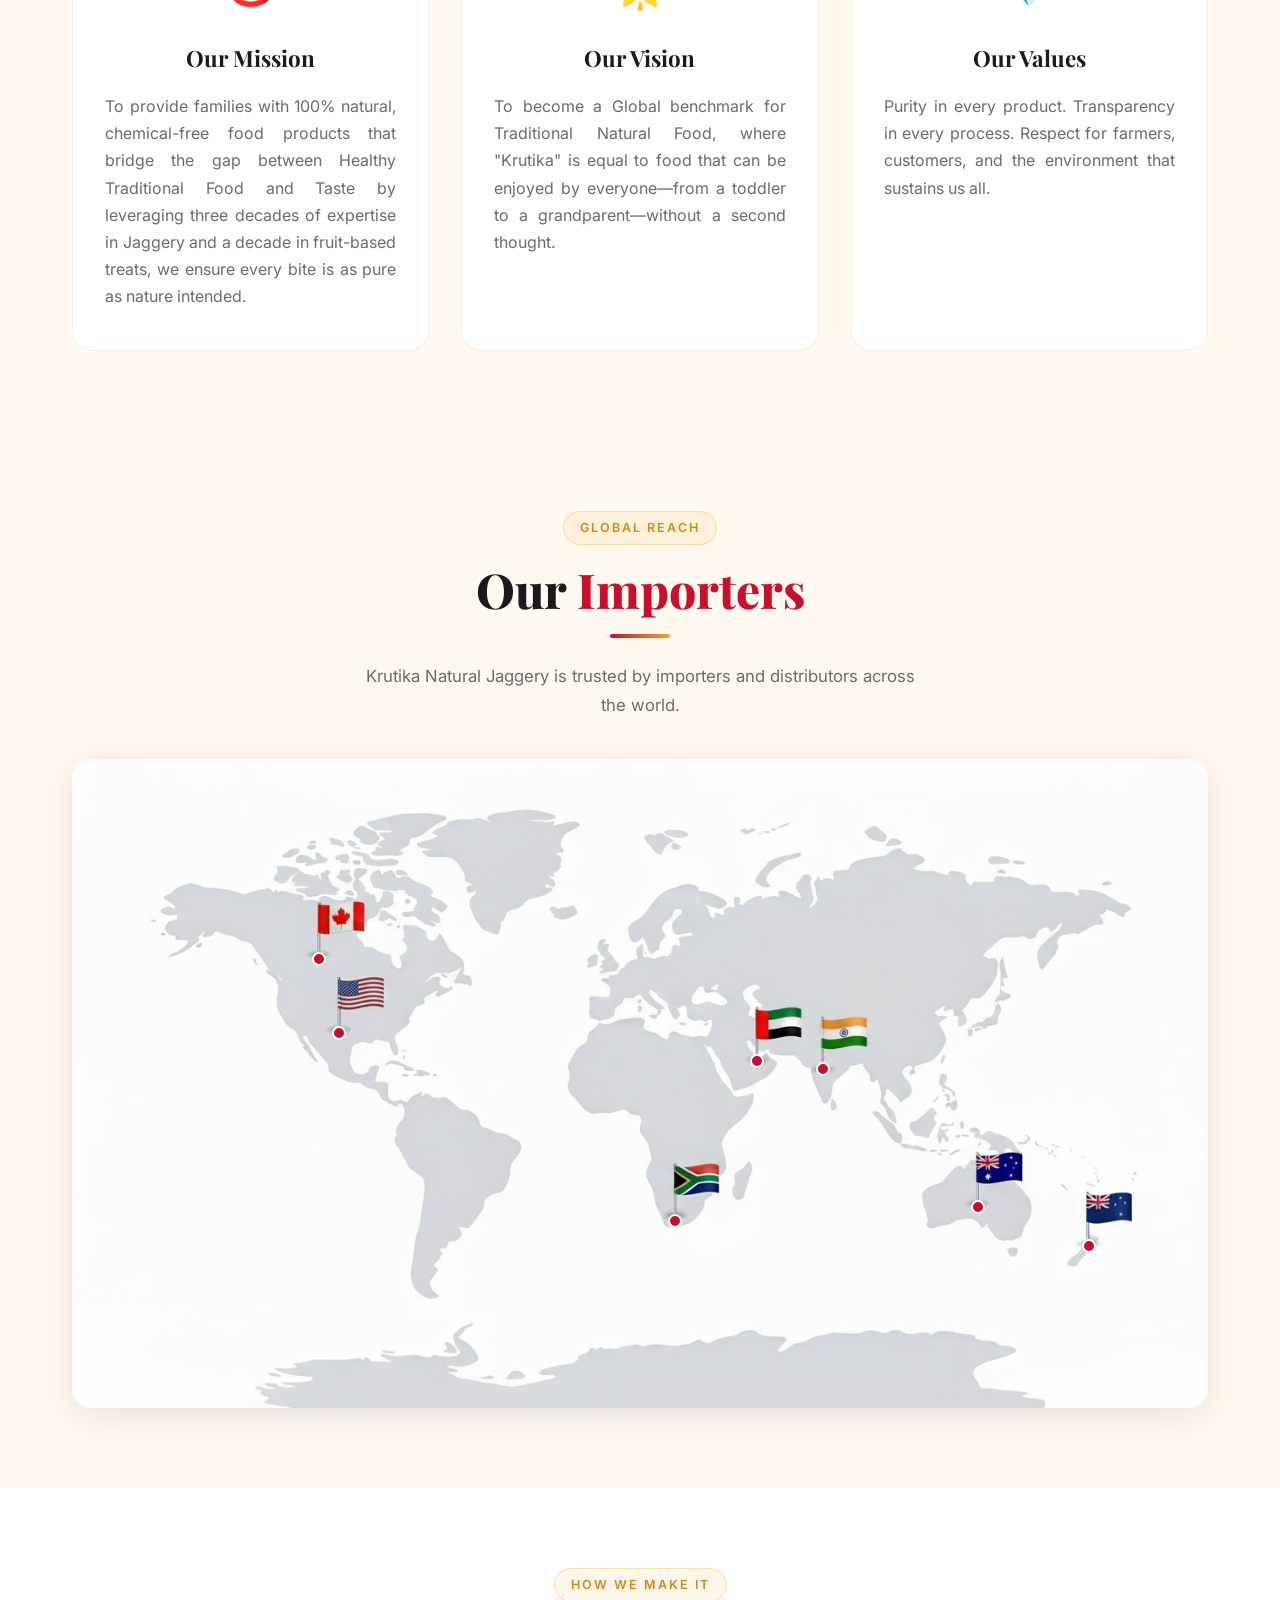
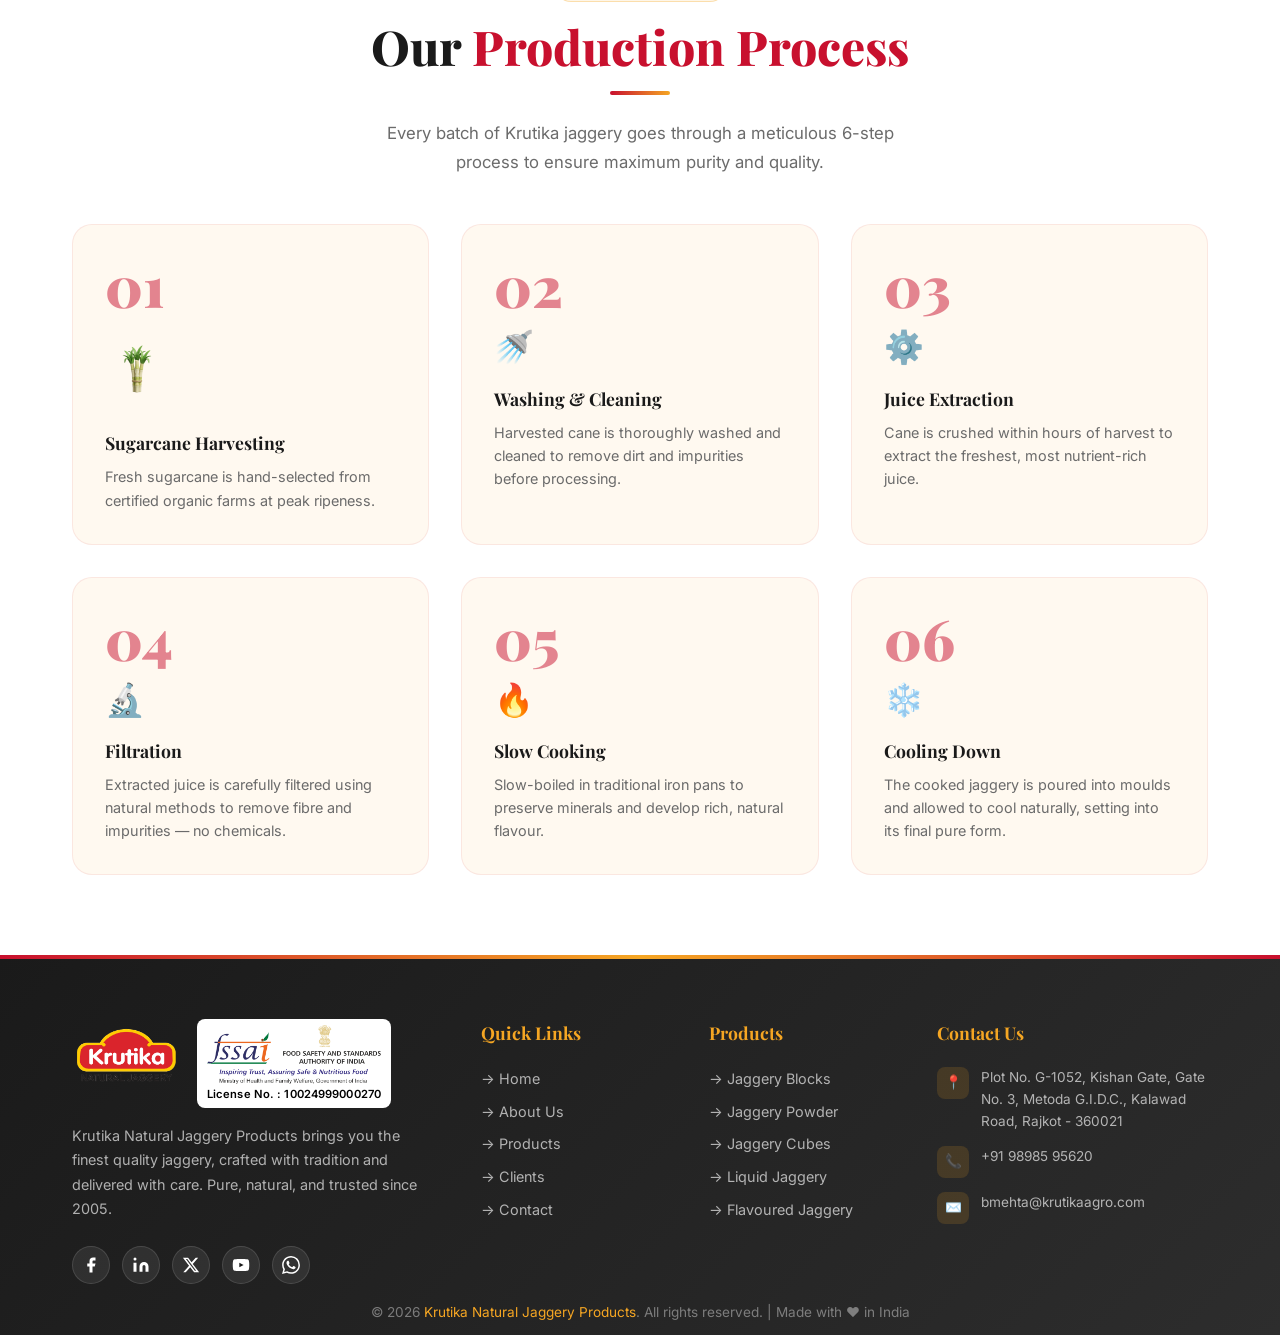
==== commit 0ebc23e1: "About Map Added and Product detail packing detail fill" ====
--- a/about.html
+++ b/about.html
@@ -156,6 +156,28 @@
   </div>
 </section>
 
+<!-- IMPORTERS / GLOBAL REACH -->
+<section class="importers-section section-pad">
+  <div class="container">
+    <div class="text-center reveal">
+      <div class="section-tag gold">Global Reach</div>
+      <h2 class="section-title">Our <span>Importers</span></h2>
+      <div class="divider center"></div>
+      <p class="section-sub">Krutika Natural Jaggery is trusted by importers and distributors across the world.</p>
+    </div>
+    <div class="importers-map-wrap reveal">
+      <img src="images/map.jpg" alt="World Map" class="importers-map-img" />
+      <div class="imp-dot" data-country="USA"          style="top:42.2%;left:23.5%"></div>
+      <div class="imp-dot" data-country="Canada"       style="top:30.8%;left:21.75%"></div>
+      <div class="imp-dot" data-country="South Africa" style="top:71.1%;left:53.1%"></div>
+      <div class="imp-dot" data-country="UAE"          style="top:46.45%;left:60.3%"></div>
+      <div class="imp-dot" data-country="India"        style="top:47.75%;left:66.1%"></div>
+      <div class="imp-dot" data-country="Australia"    style="top:69%;left:79.75%"></div>
+      <div class="imp-dot" data-country="New Zealand"  style="top:75%;left:89.5%"></div>
+    </div>
+  </div>
+</section>
+
 <!-- PRODUCTION PROCESS -->
 <section class="process section-pad about-section-floats">
   <div class="about-floats">
@@ -177,7 +199,7 @@
       <div class="process-step reveal delay-1">
         <div class="process-num">01</div>
         <div class="process-content">
-          <div class="process-icon"><img src="images/sugercane-emoji.png" alt="Sugarcane" class="af-sc-img" style="width:2rem;height:2rem;" /></div>
+          <div class="process-icon"><img src="images/sugercane-emoji.png" alt="Sugarcane" class="af-sc-img" style="width:4rem;height:4  rem;" /></div>
           <h4>Sugarcane Harvesting</h4>
           <p>Fresh sugarcane is hand-selected from certified organic farms at peak ripeness.</p>
         </div>
--- a/css/about.css
+++ b/css/about.css
@@ -19,13 +19,13 @@
   user-select: none;
   filter: drop-shadow(0 2px 6px rgba(0,0,0,0.12));
   animation: afDrift ease-in-out infinite;
-}
+} 
 @keyframes afDrift {
   0%   { opacity: 0;    transform: translateY(0)     rotate(0deg)  scale(0.85); }
   15%  { opacity: 0.55; }
   50%  {                transform: translateY(-20px) rotate(6deg)  scale(1.05); }
   85%  { opacity: 0.4; }
-  100% { opacity: 0;    transform: translateY(0)     rotate(-4deg) scale(0.85); }
+  100% { opacity : 0;    transform: translateY(0)     rotate(-4deg) scale(0.85); }
 }
 
 /* Unique positions, sizes & timings per element */
@@ -389,3 +389,99 @@
   .about-highlights { flex-direction: column; }
   .about-highlight-item::after { display: none; }
 }
+
+/* ===== IMPORTERS MAP SECTION ===== */
+.importers-section {
+  background: var(--off-white);
+}
+
+.importers-map-wrap {
+  position: relative;
+  margin-top: 2.5rem;
+  border-radius: var(--radius-lg);
+  overflow: hidden;
+  box-shadow: 0 8px 40px rgba(0,0,0,0.1);
+  user-select: none;
+}
+
+.importers-map-img {
+  width: 100%;
+  height: auto;
+  display: block;
+  filter: saturate(1);
+}
+
+/* Red dot */
+.imp-dot {
+  position: absolute;
+  width: 14px;
+  height: 14px;
+  background: #c8102e;
+  border: 2px solid #fff;
+  border-radius: 50%;
+  cursor: pointer;
+  transform: translate(-50%, -50%);
+  box-shadow: 0 0 0 0 rgba(200,16,46,0.5);
+  animation: imp-pulse 2s ease-in-out infinite;
+  z-index: 2;
+  transition: transform 0.2s ease;
+}
+
+.imp-dot:hover {
+  transform: translate(-50%, -50%) scale(1.4);
+  animation: none;
+  box-shadow: 0 0 0 6px rgba(200,16,46,0.2);
+}
+
+@keyframes imp-pulse {
+  0%   { box-shadow: 0 0 0 0   rgba(200,16,46,0.5); }
+  70%  { box-shadow: 0 0 0 8px rgba(200,16,46,0);   }
+  100% { box-shadow: 0 0 0 0   rgba(200,16,46,0);   }
+}
+
+/* Tooltip */
+.imp-dot::after {
+  content: attr(data-country);
+  position: absolute;
+  top: calc(100% + 8px);
+  left: 50%;
+  transform: translateX(-50%) scale(0.85);
+  background: #1a0a0a;
+  color: #fff;
+  font-size: 0.72rem;
+  font-weight: 700;
+  letter-spacing: 0.05em;
+  white-space: nowrap;
+  padding: 0.3rem 0.7rem;
+  border-radius: 6px;
+  pointer-events: none;
+  opacity: 0;
+  transition: opacity 0.2s ease, transform 0.2s ease;
+}
+
+/* Arrow under tooltip */
+/* .imp-dot::before {
+  content: '';
+  position: absolute;
+  top: calc(100% + 2px);
+  left: 50%;
+  transform: translateX(-50%) rotate(180deg);
+  border: 5px solid transparent;
+  border-top-color: #1a0a0a;
+  pointer-events: none;
+  opacity: 0;
+  transition: opacity 0.2s ease;
+  z-index: 3;
+} */
+
+.imp-dot:hover::after {
+  opacity: 1;
+  transform: translateX(-50%) scale(1);
+}
+
+
+
+@media (max-width: 600px) {
+  .imp-dot { width: 10px; height: 10px; }
+  .imp-dot::after { font-size: 0.65rem; padding: 0.2rem 0.5rem; }
+}
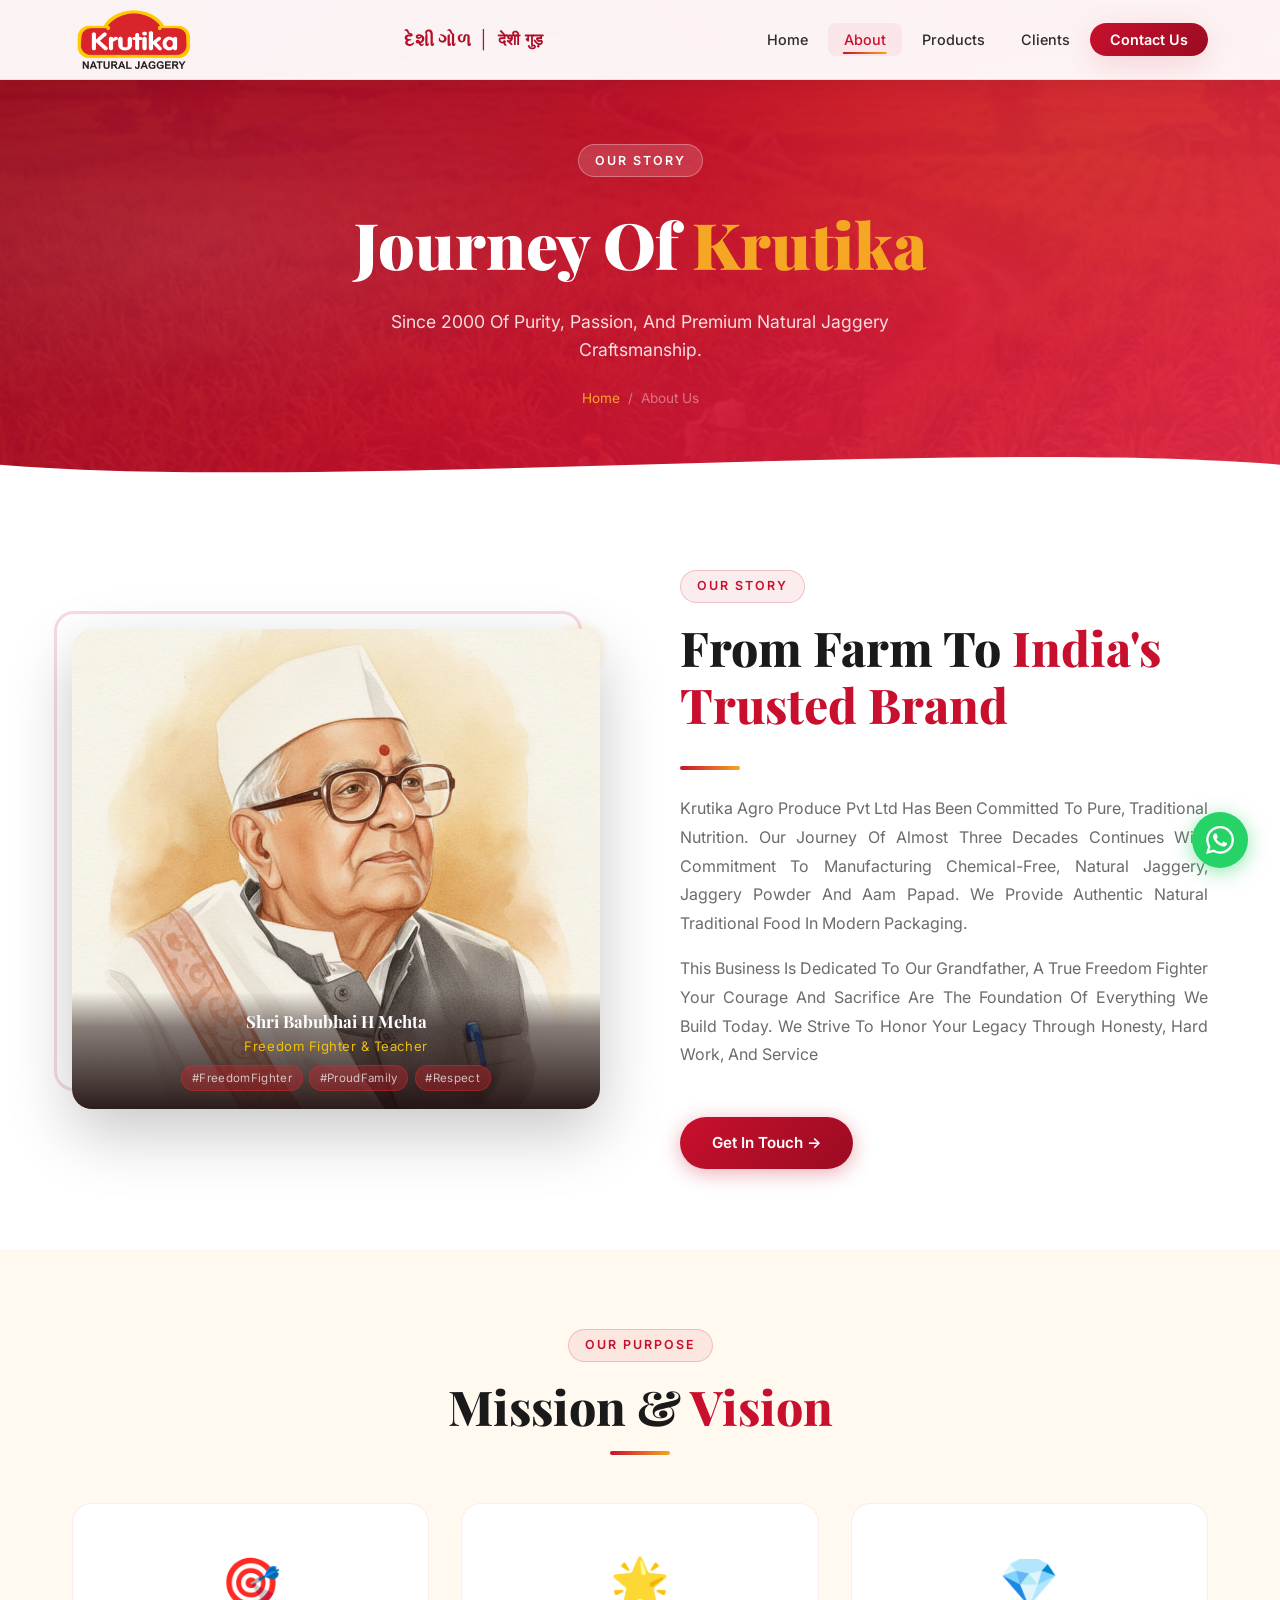
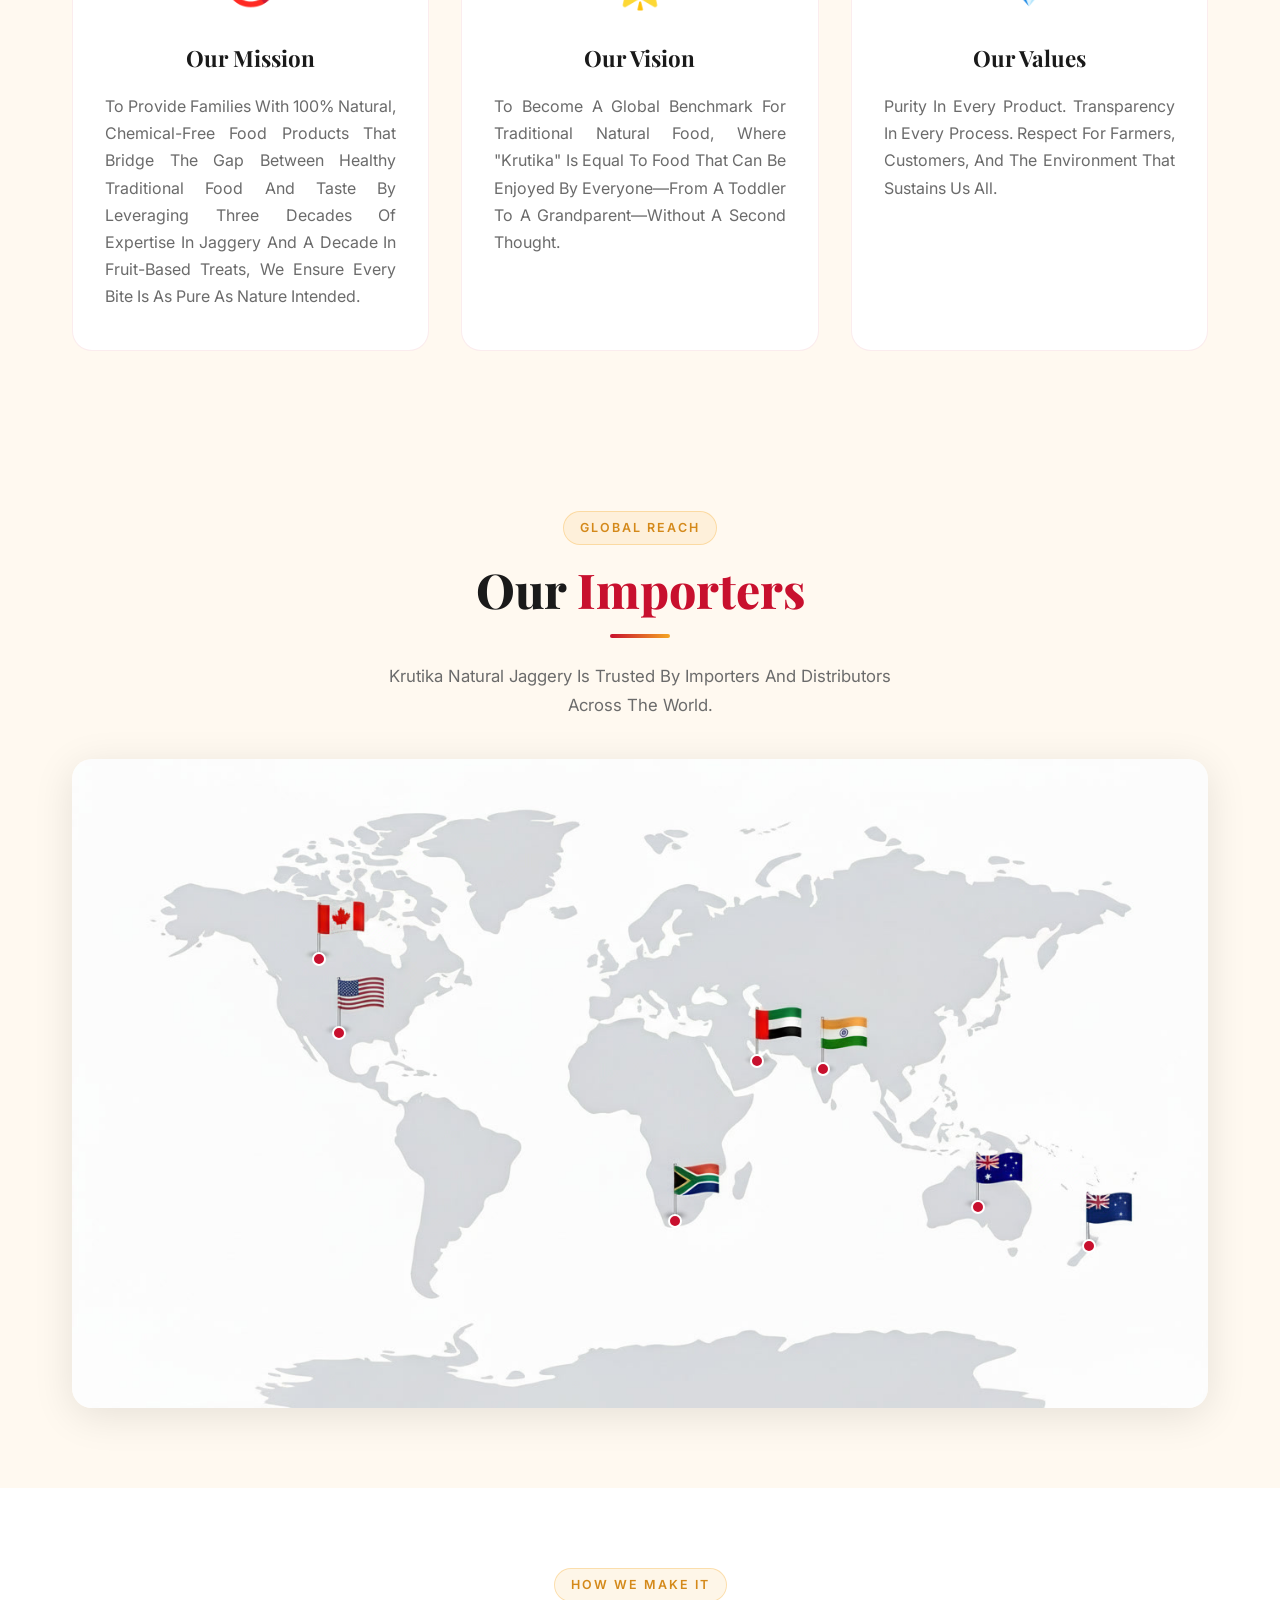
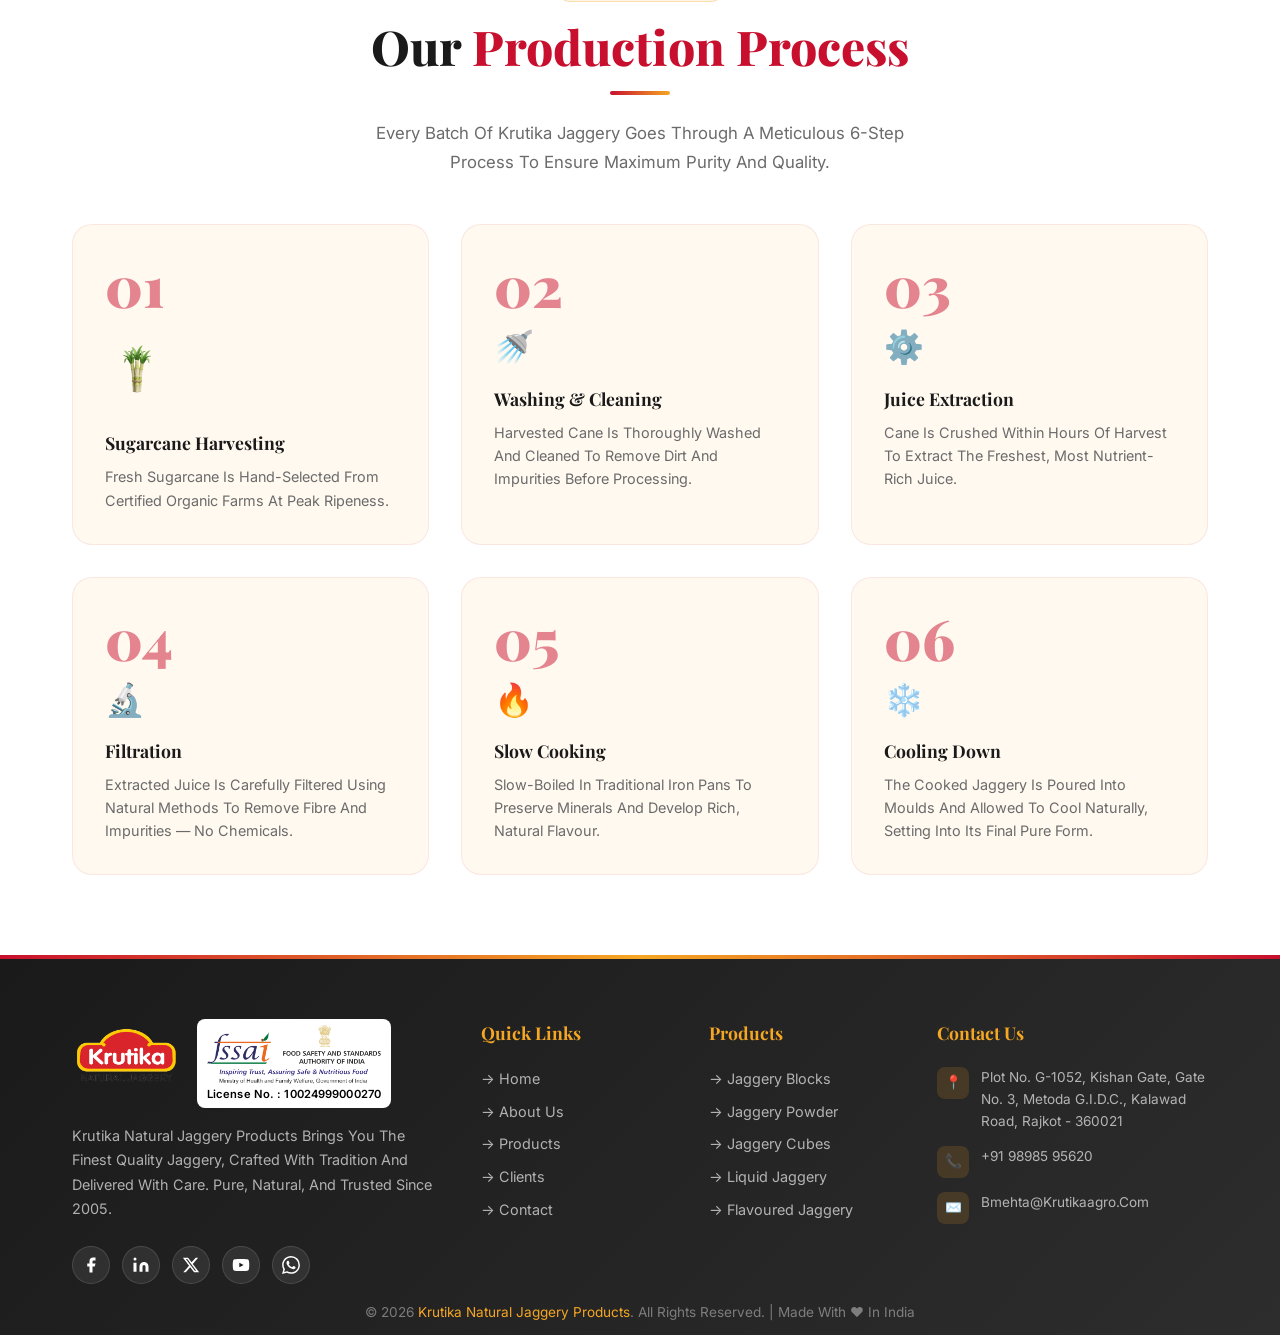
==== commit eb49679e: "home,about,product page changes" ====
--- a/about.html
+++ b/about.html
@@ -1,13 +1,14 @@
 ﻿<!DOCTYPE html>
 <html lang="en">
+
 <head>
   <meta charset="UTF-8" />
   <meta name="viewport" content="width=device-width, initial-scale=1.0" />
   <title>About Us – Krutika Natural Jaggery</title>
-   
+
   <link rel="preload" as="video" href="images/preloader/preloader-final.mp4" type="video/mp4" fetchpriority="high">
   <link rel="preload" as="image" href="images/preloader/preloader-final-img-2.png" fetchpriority="high">
-  
+
   <link rel="icon" type="image/x-icon" href="images/favicon/favicon.ico" />
   <link rel="icon" type="image/png" sizes="32x32" href="images/favicon/favicon-32x32.png" />
   <link rel="icon" type="image/png" sizes="16x16" href="images/favicon/favicon-16x16.png" />
@@ -17,9 +18,10 @@
   <link rel="stylesheet" href="css/preloader.css" />
   <link rel="stylesheet" href="css/about.css" />
 </head>
+
 <body>
-<!-- PRELOADER -->
-<!-- <div id="preloader">
+  <!-- PRELOADER -->
+  <!-- <div id="preloader">
   <video id="preloader-video" src="images/preloader/preloader-final.mp4" poster="images/preloader/preloader-final-img-2.png" muted playsinline preload="auto" aria-hidden="true"></video>
   <div class="preloader-content">
     <img src="images/logo-w-bg.png" alt="Krutika" class="preloader-logo" />
@@ -32,226 +34,249 @@
     </div>
   </div>
 </div> -->
-<div id="scroll-progress"></div>
-<a href="https://wa.me/919898595620" class="whatsapp-float" target="_blank">
-  <svg width="28" height="28" viewBox="0 0 24 24" fill="white"><path d="M17.472 14.382c-.297-.149-1.758-.867-2.03-.967-.273-.099-.471-.148-.67.15-.197.297-.767.966-.94 1.164-.173.199-.347.223-.644.075-.297-.15-1.255-.463-2.39-1.475-.883-.788-1.48-1.761-1.653-2.059-.173-.297-.018-.458.13-.606.134-.133.298-.347.446-.52.149-.174.198-.298.298-.497.099-.198.05-.371-.025-.52-.075-.149-.669-1.612-.916-2.207-.242-.579-.487-.5-.669-.51-.173-.008-.371-.01-.57-.01-.198 0-.52.074-.792.372-.272.297-1.04 1.016-1.04 2.479 0 1.462 1.065 2.875 1.213 3.074.149.198 2.096 3.2 5.077 4.487.709.306 1.262.489 1.694.625.712.227 1.36.195 1.871.118.571-.085 1.758-.719 2.006-1.413.248-.694.248-1.289.173-1.413-.074-.124-.272-.198-.57-.347m-5.421 7.403h-.004a9.87 9.87 0 01-5.031-1.378l-.361-.214-3.741.982.998-3.648-.235-.374a9.86 9.86 0 01-1.51-5.26c.001-5.45 4.436-9.884 9.888-9.884 2.64 0 5.122 1.03 6.988 2.898a9.825 9.825 0 012.893 6.994c-.003 5.45-4.437 9.884-9.885 9.884m8.413-18.297A11.815 11.815 0 0012.05 0C5.495 0 .16 5.335.157 11.892c0 2.096.547 4.142 1.588 5.945L.057 24l6.305-1.654a11.882 11.882 0 005.683 1.448h.005c6.554 0 11.89-5.335 11.893-11.893a11.821 11.821 0 00-3.48-8.413z"/></svg>
-</a>
-<nav class="navbar" id="navbar">
-  <div class="navbar-inner">
-    <a href="index.html" class="nav-logo">
-      <img src="images/logo-2.png" alt="Krutika Logo" />
-    </a>
-    <ul class="nav-links">
-      <li><a href="index.html">Home</a></li>
-      <li><a href="about.html" class="active">About</a></li>
-      <li><a href="products.html">Products</a></li>
-      <li><a href="clients.html">Clients</a></li>
-      <li><a href="contact.html" class="nav-cta">Contact Us</a></li>
-    </ul>
-    <div class="hamburger" id="hamburger"><span></span><span></span><span></span></div>
+  <div id="scroll-progress"></div>
+  <a href="https://wa.me/919898595620" class="whatsapp-float" target="_blank">
+    <svg width="28" height="28" viewBox="0 0 24 24" fill="white">
+      <path
+        d="M17.472 14.382c-.297-.149-1.758-.867-2.03-.967-.273-.099-.471-.148-.67.15-.197.297-.767.966-.94 1.164-.173.199-.347.223-.644.075-.297-.15-1.255-.463-2.39-1.475-.883-.788-1.48-1.761-1.653-2.059-.173-.297-.018-.458.13-.606.134-.133.298-.347.446-.52.149-.174.198-.298.298-.497.099-.198.05-.371-.025-.52-.075-.149-.669-1.612-.916-2.207-.242-.579-.487-.5-.669-.51-.173-.008-.371-.01-.57-.01-.198 0-.52.074-.792.372-.272.297-1.04 1.016-1.04 2.479 0 1.462 1.065 2.875 1.213 3.074.149.198 2.096 3.2 5.077 4.487.709.306 1.262.489 1.694.625.712.227 1.36.195 1.871.118.571-.085 1.758-.719 2.006-1.413.248-.694.248-1.289.173-1.413-.074-.124-.272-.198-.57-.347m-5.421 7.403h-.004a9.87 9.87 0 01-5.031-1.378l-.361-.214-3.741.982.998-3.648-.235-.374a9.86 9.86 0 01-1.51-5.26c.001-5.45 4.436-9.884 9.888-9.884 2.64 0 5.122 1.03 6.988 2.898a9.825 9.825 0 012.893 6.994c-.003 5.45-4.437 9.884-9.885 9.884m8.413-18.297A11.815 11.815 0 0012.05 0C5.495 0 .16 5.335.157 11.892c0 2.096.547 4.142 1.588 5.945L.057 24l6.305-1.654a11.882 11.882 0 005.683 1.448h.005c6.554 0 11.89-5.335 11.893-11.893a11.821 11.821 0 00-3.48-8.413z" />
+    </svg>
+  </a>
+  <nav class="navbar" id="navbar">
+    <div class="navbar-inner">
+      <a href="index.html" class="nav-logo">
+        <img src="images/logo-2.png" alt="Krutika Logo" />
+      </a>
+      <p class="brand-text">
+        <span class="gujarati">દેશી ગોળ</span>
+        <span class="brand-separator">│</span>
+        <span class="hindi">देशी गुड़</span>
+      </p>
+      <ul class="nav-links">
+        <li><a href="index.html">Home</a></li>
+        <li><a href="about.html" class="active">About</a></li>
+        <li><a href="products.html">Products</a></li>
+        <li><a href="clients.html">Clients</a></li>
+        <li><a href="contact.html" class="nav-cta">Contact Us</a></li>
+      </ul>
+      <div class="hamburger" id="hamburger"><span></span><span></span><span></span></div>
+    </div>
+  </nav>
+  <div class="mobile-nav" id="mobile-nav">
+    <a href="index.html">Home</a>
+    <a href="about.html">About</a>
+    <a href="products.html">Products</a>
+    <a href="clients.html">Clients</a>
+    <a href="contact.html">Contact Us</a>
   </div>
-</nav>
-<div class="mobile-nav" id="mobile-nav">
-  <a href="index.html">Home</a>
-  <a href="about.html">About</a>
-  <a href="products.html">Products</a>
-  <a href="clients.html">Clients</a>
-  <a href="contact.html">Contact Us</a>
-</div>
-
-<!-- PAGE HERO -->
-<section class="page-hero">
-  <div class="ph-particles" id="ph-particles-PAGE"></div>
-  <!-- Floating theme elements -->
-  <div class="ph-floats">
-    <span class="phf phf-1">🌿</span>
-    <span class="phf phf-2">🍬</span>
-    <span class="phf phf-3"><img src="images/sugercane-emoji.png" alt="sugarcane" class="af-sc-img" /></span>
-    <span class="phf phf-4">✨</span>
-    <span class="phf phf-5">🌱</span>
-    <span class="phf phf-6">🍯</span>
-    <span class="phf phf-7">🌿</span>
-    <span class="phf phf-8">⭐</span>
-  </div>
-  <div class="ph-wave"><svg viewBox="0 0 1440 60" preserveAspectRatio="none" xmlns="http://www.w3.org/2000/svg"><path d="M0,30 C360,60 1080,0 1440,30 L1440,60 L0,60 Z" fill="#ffffff"/></svg></div>
-  <div class="page-hero-content">
-    <div class="section-tag white" style="margin:0 auto 1rem;">Our Story</div>
-    <h1>About Journey of <span>Krutika</span></h1>
-    <p>Since 2000 of purity, passion, and premium natural jaggery craftsmanship.</p>
-    <nav class="breadcrumb"><a href="index.html">Home</a><span>/</span><span>About Us</span></nav>
-  </div>
-</section>
-
-<!-- BRAND STORY -->
-<section class="section-pad about-section-floats">
-  <div class="about-floats">
-    <span class="af af-1"><img src="images/sugercane-emoji.png" alt="sugarcane" class="af-sc-img" /></span>
-    <span class="af af-2">🍯</span>
-    <span class="af af-3">🌿</span>
-    <span class="af af-4">✨</span>
-    <span class="af af-5">🌱</span>
-    <span class="af af-6">🍬</span>
-  </div>
-  <div class="container">
-    <div class="about-story-grid">
-      <div class="reveal-left">
-        <div class="about-img-stack">
-          <img src="images/ai-img-stry-1.jpg" alt="Krutika Production" class="about-img-main" />
-          <div class="about-story-caption">
-            <p class="caption-name">Shri Babubhai H Mehta</p>
-            <p class="caption-title">Freedom Fighter &amp; Teacher</p>
-            <div class="caption-tags">
-              <span>#FreedomFighter</span>
-              <span>#ProudFamily</span>
-              <span>#Respect</span>
+
+  <!-- PAGE HERO -->
+  <section class="page-hero">
+    <div class="ph-particles" id="ph-particles-PAGE"></div>
+    <!-- Floating theme elements -->
+    <div class="ph-floats">
+      <span class="phf phf-1">🌿</span>
+      <span class="phf phf-2">🍬</span>
+      <span class="phf phf-3"><img src="images/sugercane-emoji.png" alt="sugarcane" class="af-sc-img" /></span>
+      <span class="phf phf-4">✨</span>
+      <span class="phf phf-5">🌱</span>
+      <span class="phf phf-6">🍯</span>
+      <span class="phf phf-7">🌿</span>
+      <span class="phf phf-8">⭐</span>
+    </div>
+    <div class="ph-wave"><svg viewBox="0 0 1440 60" preserveAspectRatio="none" xmlns="http://www.w3.org/2000/svg">
+        <path d="M0,30 C360,60 1080,0 1440,30 L1440,60 L0,60 Z" fill="#ffffff" />
+      </svg></div>
+    <div class="page-hero-content">
+      <div class="section-tag white" style="margin:0 auto 1rem;">Our Story</div>
+      <h1>Journey of <span>Krutika</span></h1>
+      <p>Since 2000 Of Purity, Passion, And Premium Natural Jaggery Craftsmanship.</p>
+      <nav class="breadcrumb"><a href="index.html">Home</a><span>/</span><span>About Us</span></nav>
+    </div>
+  </section>
+
+  <!-- BRAND STORY -->
+  <section class="section-pad about-section-floats">
+    <div class="about-floats">
+      <span class="af af-1"><img src="images/sugercane-emoji.png" alt="sugarcane" class="af-sc-img" /></span>
+      <span class="af af-2">🍯</span>
+      <span class="af af-3">🌿</span>
+      <span class="af af-4">✨</span>
+      <span class="af af-5">🌱</span>
+      <span class="af af-6">🍬</span>
+    </div>
+    <div class="container">
+      <div class="about-story-grid">
+        <div class="reveal-left">
+          <div class="about-img-stack">
+            <img src="images/ai-img-stry-1.jpg" alt="Krutika Production" class="about-img-main" />
+            <div class="about-story-caption">
+              <p class="caption-name">Shri Babubhai H Mehta</p>
+              <p class="caption-title">Freedom Fighter &amp; Teacher</p>
+              <div class="caption-tags">
+                <span>#FreedomFighter</span>
+                <span>#ProudFamily</span>
+                <span>#Respect</span>
+              </div>
             </div>
           </div>
         </div>
-      </div>
-      <div class="reveal-right">
-        <div class="section-tag">Our Story</div>
-        <h2 class="section-title">From a Small Farm to <span>India's Trusted Brand</span></h2>
-        <div class="divider"></div>
-        <p style="color:var(--gray);line-height:1.8;margin-bottom:1rem;text-align: justify;">Krutika Agro Produce Pvt Ltd Has Been Ccommitted To Pure, Traditional Nutrition. Our Journey Of Almost Three Decades Continues With Commitment To Manufacturing Chemical-Free, Natural Jaggery, Jaggery Powder And Aam Papad. We Provide Authentic Natural Traditional Food In Modern Packaging.<strong style="color:var(--dark);"></strong></p>
-        <p style="color:var(--gray);line-height:1.8;margin-bottom:1.5rem;text-align: justify;">This Business Is Dedicated To My Grandfather, A True Freedom Fighter Your Courage And Sacrifice Are The Foundation Of Everything We Build Today. We Strive To Honor Your Legacy Through Honesty, Hard Work, And Service</p>
-        <a href="contact.html" class="btn btn-primary" style="margin-top:1.5rem;">Get in Touch →</a>
-      </div>
-    </div>
-  </div>
-</section>
-
-<!-- MISSION & VISION -->
-<section class="mission-vision section-pad about-section-floats" style="background:var(--off-white);">
-  <div class="about-floats">
-    <span class="af af-1">🎯</span>
-    <span class="af af-2">🌟</span>
-    <span class="af af-3">💎</span>
-    <span class="af af-4">🌿</span>
-    <span class="af af-5"><img src="images/sugercane-emoji.png" alt="sugarcane" class="af-sc-img" /></span>
-    <span class="af af-6">✨</span>
-  </div>
-  <div class="container">
-    <div class="text-center reveal">
-      <div class="section-tag">Our Purpose</div>
-      <h2 class="section-title">Mission &amp; <span>Vision</span></h2>
-      <div class="divider center"></div>
-    </div>
-    <div class="mv-grid">
-      <div class="mv-card reveal delay-1">
-        <div class="mv-icon">🎯</div>
-        <h3>Our Mission</h3>
-        <p>To provide families with 100% natural, chemical-free food products that bridge the gap between Healthy Traditional Food and Taste by leveraging three decades of expertise in Jaggery and a decade in fruit-based treats, we ensure every bite is as pure as nature intended.</p>
-      </div>
-      <div class="mv-card reveal delay-2">
-        <div class="mv-icon">🌟</div>
-        <h3>Our Vision</h3>
-        <p>To become a Global benchmark for Traditional Natural Food, where "Krutika" is equal to food that can be enjoyed by everyone—from a toddler to a grandparent—without a second thought.</p>
-      </div>
-      <div class="mv-card reveal delay-3">
-        <div class="mv-icon">💎</div>
-        <h3>Our Values</h3>
-        <p>Purity in every product. Transparency in every process. Respect for farmers, customers, and the environment that sustains us all.</p>
-      </div>
-    </div>
-  </div>
-</section>
-
-<!-- IMPORTERS / GLOBAL REACH -->
-<section class="importers-section section-pad">
-  <div class="container">
-    <div class="text-center reveal">
-      <div class="section-tag gold">Global Reach</div>
-      <h2 class="section-title">Our <span>Importers</span></h2>
-      <div class="divider center"></div>
-      <p class="section-sub">Krutika Natural Jaggery is trusted by importers and distributors across the world.</p>
-    </div>
-    <div class="importers-map-wrap reveal">
-      <img src="images/map.jpg" alt="World Map" class="importers-map-img" />
-      <div class="imp-dot" data-country="USA"          style="top:42.2%;left:23.5%"></div>
-      <div class="imp-dot" data-country="Canada"       style="top:30.8%;left:21.75%"></div>
-      <div class="imp-dot" data-country="South Africa" style="top:71.1%;left:53.1%"></div>
-      <div class="imp-dot" data-country="UAE"          style="top:46.45%;left:60.3%"></div>
-      <div class="imp-dot" data-country="India"        style="top:47.75%;left:66.1%"></div>
-      <div class="imp-dot" data-country="Australia"    style="top:69%;left:79.75%"></div>
-      <div class="imp-dot" data-country="New Zealand"  style="top:75%;left:89.5%"></div>
-    </div>
-  </div>
-</section>
-
-<!-- PRODUCTION PROCESS -->
-<section class="process section-pad about-section-floats">
-  <div class="about-floats">
-    <span class="af af-1"><img src="images/sugercane-emoji.png" alt="sugarcane" class="af-sc-img" /></span>
-    <span class="af af-2">⚙️</span>
-    <span class="af af-3">🔥</span>
-    <span class="af af-4">🍯</span>
-    <span class="af af-5">🧪</span>
-    <span class="af af-6">📦</span>
-  </div>
-  <div class="container">
-    <div class="text-center reveal">
-      <div class="section-tag gold">How We Make It</div>
-      <h2 class="section-title">Our <span>Production Process</span></h2>
-      <div class="divider center"></div>
-      <p class="section-sub">Every batch of Krutika jaggery goes through a meticulous 6-step process to ensure maximum purity and quality.</p>
-    </div>
-    <div class="process-timeline">
-      <div class="process-step reveal delay-1">
-        <div class="process-num">01</div>
-        <div class="process-content">
-          <div class="process-icon"><img src="images/sugercane-emoji.png" alt="Sugarcane" class="af-sc-img" style="width:4rem;height:4  rem;" /></div>
-          <h4>Sugarcane Harvesting</h4>
-          <p>Fresh sugarcane is hand-selected from certified organic farms at peak ripeness.</p>
-        </div>
-      </div>
-      <div class="process-step reveal delay-2">
-        <div class="process-num">02</div>
-        <div class="process-content">
-          <div class="process-icon">🚿</div>
-          <h4>Washing &amp; Cleaning</h4>
-          <p>Harvested cane is thoroughly washed and cleaned to remove dirt and impurities before processing.</p>
-        </div>
-      </div>
-      <div class="process-step reveal delay-3">
-        <div class="process-num">03</div>
-        <div class="process-content">
-          <div class="process-icon">⚙️</div>
-          <h4>Juice Extraction</h4>
-          <p>Cane is crushed within hours of harvest to extract the freshest, most nutrient-rich juice.</p>
-        </div>
-      </div>
-      <div class="process-step reveal delay-4">
-        <div class="process-num">04</div>
-        <div class="process-content">
-          <div class="process-icon">🔬</div>
-          <h4>Filtration</h4>
-          <p>Extracted juice is carefully filtered using natural methods to remove fibre and impurities — no chemicals.</p>
-        </div>
-      </div>
-      <div class="process-step reveal delay-5">
-        <div class="process-num">05</div>
-        <div class="process-content">
-          <div class="process-icon">🔥</div>
-          <h4>Slow Cooking</h4>
-          <p>Slow-boiled in traditional iron pans to preserve minerals and develop rich, natural flavour.</p>
-        </div>
-      </div>
-      <div class="process-step reveal delay-1">
-        <div class="process-num">06</div>
-        <div class="process-content">
-          <div class="process-icon">❄️</div>
-          <h4>Cooling Down</h4>
-          <p>The cooked jaggery is poured into moulds and allowed to cool naturally, setting into its final pure form.</p>
-        </div>
-      </div>
-        </div>
-      </div>
-    </div>
-  </div>
-</section>
-
-<!-- CERTIFICATIONS -->
-<!-- <section class="certifications section-pad about-section-floats" style="background:linear-gradient(135deg,var(--red-dark),var(--red));">
+        <div class="reveal-right">
+          <div class="section-tag">Our Story</div>
+          <h2 class="section-title">From Farm To <span>India's Trusted Brand</span></h2>
+          <div class="divider"></div>
+          <p style="color:var(--gray);line-height:1.8;margin-bottom:1rem;text-align: justify;">Krutika Agro Produce Pvt
+            Ltd Has Been Committed To Pure, Traditional Nutrition. Our Journey Of Almost Three Decades Continues With
+            Commitment To Manufacturing Chemical-Free, Natural Jaggery, Jaggery Powder And Aam Papad. We Provide
+            Authentic Natural Traditional Food In Modern Packaging.<strong style="color:var(--dark);"></strong></p>
+          <p style="color:var(--gray);line-height:1.8;margin-bottom:1.5rem;text-align: justify;">This Business Is
+            Dedicated To Our Grandfather, A True Freedom Fighter Your Courage And Sacrifice Are The Foundation Of
+            Everything We Build Today. We Strive To Honor Your Legacy Through Honesty, Hard Work, And Service</p>
+          <a href="contact.html" class="btn btn-primary" style="margin-top:1.5rem;">Get in Touch →</a>
+        </div>
+      </div>
+    </div>
+  </section>
+
+  <!-- MISSION & VISION -->
+  <section class="mission-vision section-pad about-section-floats" style="background:var(--off-white);">
+    <div class="about-floats">
+      <span class="af af-1">🎯</span>
+      <span class="af af-2">🌟</span>
+      <span class="af af-3">💎</span>
+      <span class="af af-4">🌿</span>
+      <span class="af af-5"><img src="images/sugercane-emoji.png" alt="sugarcane" class="af-sc-img" /></span>
+      <span class="af af-6">✨</span>
+    </div>
+    <div class="container">
+      <div class="text-center reveal">
+        <div class="section-tag">Our Purpose</div>
+        <h2 class="section-title">Mission &amp; <span>Vision</span></h2>
+        <div class="divider center"></div>
+      </div>
+      <div class="mv-grid">
+        <div class="mv-card reveal delay-1">
+          <div class="mv-icon">🎯</div>
+          <h3>Our Mission</h3>
+          <p>To Provide Families With 100% Natural, Chemical-free Food Products That Bridge The Gap Between Healthy
+            Traditional Food and Taste By Leveraging Three Decades Of Expertise in Jaggery And a Decade In Fruit-based
+            Treats, We Ensure Every Bite Is As Pure As Nature Intended.</p>
+        </div>
+        <div class="mv-card reveal delay-2">
+          <div class="mv-icon">🌟</div>
+          <h3>Our Vision</h3>
+          <p>To Become a Global Benchmark For Traditional Natural Food, Where "Krutika" Is Equal To Food That Can Be
+            Enjoyed By Everyone—From a Toddler To a Grandparent—without a Second Thought.</p>
+        </div>
+        <div class="mv-card reveal delay-3">
+          <div class="mv-icon">💎</div>
+          <h3>Our Values</h3>
+          <p>Purity in every product. Transparency in every Process. Respect For Farmers, Customers, And The Environment
+            That Sustains Us All.</p>
+        </div>
+      </div>
+    </div>
+  </section>
+
+  <!-- IMPORTERS / GLOBAL REACH -->
+  <section class="importers-section section-pad">
+    <div class="container">
+      <div class="text-center reveal">
+        <div class="section-tag gold">Global Reach</div>
+        <h2 class="section-title">Our <span>Importers</span></h2>
+        <div class="divider center"></div>
+        <p class="section-sub">Krutika Natural Jaggery is trusted by importers and distributors across the world.</p>
+      </div>
+      <div class="importers-map-wrap reveal">
+        <img src="images/map.jpg" alt="World Map" class="importers-map-img" />
+        <div class="imp-dot" data-country="USA" style="top:42.2%;left:23.5%"></div>
+        <div class="imp-dot" data-country="Canada" style="top:30.8%;left:21.75%"></div>
+        <div class="imp-dot" data-country="South Africa" style="top:71.1%;left:53.1%"></div>
+        <div class="imp-dot" data-country="UAE" style="top:46.45%;left:60.3%"></div>
+        <div class="imp-dot" data-country="India" style="top:47.75%;left:66.1%"></div>
+        <div class="imp-dot" data-country="Australia" style="top:69%;left:79.75%"></div>
+        <div class="imp-dot" data-country="New Zealand" style="top:75%;left:89.5%"></div>
+      </div>
+    </div>
+  </section>
+
+  <!-- PRODUCTION PROCESS -->
+  <section class="process section-pad about-section-floats">
+    <div class="about-floats">
+      <span class="af af-1"><img src="images/sugercane-emoji.png" alt="sugarcane" class="af-sc-img" /></span>
+      <span class="af af-2">⚙️</span>
+      <span class="af af-3">🔥</span>
+      <span class="af af-4">🍯</span>
+      <span class="af af-5">🧪</span>
+      <span class="af af-6">📦</span>
+    </div>
+    <div class="container">
+      <div class="text-center reveal">
+        <div class="section-tag gold">How We Make It</div>
+        <h2 class="section-title">Our <span>Production Process</span></h2>
+        <div class="divider center"></div>
+        <p class="section-sub">Every batch of Krutika jaggery goes through a meticulous 6-step process to ensure maximum
+          purity and quality.</p>
+      </div>
+      <div class="process-timeline">
+        <div class="process-step reveal delay-1">
+          <div class="process-num">01</div>
+          <div class="process-content">
+            <div class="process-icon"><img src="images/sugercane-emoji.png" alt="Sugarcane" class="af-sc-img"
+                style="width:4rem;height:4  rem;" /></div>
+            <h4>Sugarcane Harvesting</h4>
+            <p>Fresh sugarcane is hand-selected from certified organic farms at peak ripeness.</p>
+          </div>
+        </div>
+        <div class="process-step reveal delay-2">
+          <div class="process-num">02</div>
+          <div class="process-content">
+            <div class="process-icon">🚿</div>
+            <h4>Washing &amp; Cleaning</h4>
+            <p>Harvested cane is thoroughly washed and cleaned to remove dirt and impurities before processing.</p>
+          </div>
+        </div>
+        <div class="process-step reveal delay-3">
+          <div class="process-num">03</div>
+          <div class="process-content">
+            <div class="process-icon">⚙️</div>
+            <h4>Juice Extraction</h4>
+            <p>Cane is crushed within hours of harvest to extract the freshest, most nutrient-rich juice.</p>
+          </div>
+        </div>
+        <div class="process-step reveal delay-4">
+          <div class="process-num">04</div>
+          <div class="process-content">
+            <div class="process-icon">🔬</div>
+            <h4>Filtration</h4>
+            <p>Extracted juice is carefully filtered using natural methods to remove fibre and impurities — no
+              chemicals.</p>
+          </div>
+        </div>
+        <div class="process-step reveal delay-5">
+          <div class="process-num">05</div>
+          <div class="process-content">
+            <div class="process-icon">🔥</div>
+            <h4>Slow Cooking</h4>
+            <p>Slow-boiled in traditional iron pans to preserve minerals and develop rich, natural flavour.</p>
+          </div>
+        </div>
+        <div class="process-step reveal delay-1">
+          <div class="process-num">06</div>
+          <div class="process-content">
+            <div class="process-icon">❄️</div>
+            <h4>Cooling Down</h4>
+            <p>The cooked jaggery is poured into moulds and allowed to cool naturally, setting into its final pure form.
+            </p>
+          </div>
+        </div>
+      </div>
+    </div>
+    </div>
+    </div>
+  </section>
+
+  <!-- CERTIFICATIONS -->
+  <!-- <section class="certifications section-pad about-section-floats" style="background:linear-gradient(135deg,var(--red-dark),var(--red));">
   <div class="about-floats">
     <span class="af af-1">🏛️</span>
     <span class="af af-2">🌿</span>
@@ -291,11 +316,11 @@
   </div>
 </section> -->
 
-<!-- FOOTER -->
+  <!-- FOOTER -->
   <footer class="footer">
     <div class="footer-grid">
       <div class="footer-brand">
-                <div class="footer-logos-row">
+        <div class="footer-logos-row">
           <img src="images/logo-2.png" alt="Krutika Logo" class="footer-krutika-logo" />
           <div class="footer-fssai-badge">
             <img src="images/FSSAI_Logo.png" alt="FSSAI Certified" class="footer-fssai-img" />
@@ -305,8 +330,8 @@
         <p>Krutika Natural Jaggery Products brings you the finest quality jaggery, crafted with tradition and delivered
           with care. Pure, natural, and trusted since 2005.</p>
         <div class="footer-social">
-          <a href="https://www.facebook.com/krutikaagro/" target="_blank" rel="noopener" title="Facebook" aria-label="Facebook"><svg width="18" height="18" viewBox="0 0 24 24"
-              fill="currentColor">
+          <a href="https://www.facebook.com/krutikaagro/" target="_blank" rel="noopener" title="Facebook"
+            aria-label="Facebook"><svg width="18" height="18" viewBox="0 0 24 24" fill="currentColor">
               <path d="M18 2h-3a5 5 0 0 0-5 5v3H7v4h3v8h4v-8h3l1-4h-4V7a1 1 0 0 1 1-1h3z" />
             </svg></a>
           <a href="#" title="LinkedIn" aria-label="LinkedIn"><svg width="18" height="18" viewBox="0 0 24 24"
@@ -320,13 +345,17 @@
               <path
                 d="M18.244 2.25h3.308l-7.227 8.26 8.502 11.24H16.17l-5.214-6.817L4.99 21.75H1.68l7.73-8.835L1.254 2.25H8.08l4.713 6.231zm-1.161 17.52h1.833L7.084 4.126H5.117z" />
             </svg></a>
-          <a href="https://www.youtube.com/@krutikanaturaljaggery936" target="_blank" rel="noopener" title="YouTube" aria-label="YouTube"><svg width="18" height="18" viewBox="0 0 24 24"
-              fill="currentColor">
+          <a href="https://www.youtube.com/@krutikanaturaljaggery936" target="_blank" rel="noopener" title="YouTube"
+            aria-label="YouTube"><svg width="18" height="18" viewBox="0 0 24 24" fill="currentColor">
               <path
                 d="M22.54 6.42a2.78 2.78 0 0 0-1.95-1.96C18.88 4 12 4 12 4s-6.88 0-8.59.46A2.78 2.78 0 0 0 1.46 6.42 29 29 0 0 0 1 12a29 29 0 0 0 .46 5.58 2.78 2.78 0 0 0 1.95 1.96C5.12 20 12 20 12 20s6.88 0 8.59-.46a2.78 2.78 0 0 0 1.95-1.96A29 29 0 0 0 23 12a29 29 0 0 0-.46-5.58z" />
               <polygon points="9.75 15.02 15.5 12 9.75 8.98 9.75 15.02" fill="#1a1a1a" />
             </svg></a>
-          <a href="https://wa.me/919898595620" target="_blank" rel="noopener" title="WhatsApp" aria-label="WhatsApp"><svg width="18" height="18" viewBox="0 0 24 24" fill="currentColor"><path d="M17.472 14.382c-.297-.149-1.758-.867-2.03-.967-.273-.099-.471-.148-.67.15-.197.297-.767.966-.94 1.164-.173.199-.347.223-.644.075-.297-.15-1.255-.463-2.39-1.475-.883-.788-1.48-1.761-1.653-2.059-.173-.297-.018-.458.13-.606.134-.133.298-.347.446-.52.149-.174.198-.298.298-.497.099-.198.05-.371-.025-.52-.075-.149-.669-1.612-.916-2.207-.242-.579-.487-.5-.669-.51-.173-.008-.371-.01-.57-.01-.198 0-.52.074-.792.372-.272.297-1.04 1.016-1.04 2.479 0 1.462 1.065 2.875 1.213 3.074.149.198 2.096 3.2 5.077 4.487.709.306 1.262.489 1.694.625.712.227 1.36.195 1.871.118.571-.085 1.758-.719 2.006-1.413.248-.694.248-1.289.173-1.413-.074-.124-.272-.198-.57-.347m-5.421 7.403h-.004a9.87 9.87 0 01-5.031-1.378l-.361-.214-3.741.982.998-3.648-.235-.374a9.86 9.86 0 01-1.51-5.26c.001-5.45 4.436-9.884 9.888-9.884 2.64 0 5.122 1.03 6.988 2.898a9.825 9.825 0 012.893 6.994c-.003 5.45-4.437 9.884-9.885 9.884m8.413-18.297A11.815 11.815 0 0012.05 0C5.495 0 .16 5.335.157 11.892c0 2.096.547 4.142 1.588 5.945L.057 24l6.305-1.654a11.882 11.882 0 005.683 1.448h.005c6.554 0 11.89-5.335 11.893-11.893a11.821 11.821 0 00-3.48-8.413z"/></svg></a>
+          <a href="https://wa.me/919898595620" target="_blank" rel="noopener" title="WhatsApp"
+            aria-label="WhatsApp"><svg width="18" height="18" viewBox="0 0 24 24" fill="currentColor">
+              <path
+                d="M17.472 14.382c-.297-.149-1.758-.867-2.03-.967-.273-.099-.471-.148-.67.15-.197.297-.767.966-.94 1.164-.173.199-.347.223-.644.075-.297-.15-1.255-.463-2.39-1.475-.883-.788-1.48-1.761-1.653-2.059-.173-.297-.018-.458.13-.606.134-.133.298-.347.446-.52.149-.174.198-.298.298-.497.099-.198.05-.371-.025-.52-.075-.149-.669-1.612-.916-2.207-.242-.579-.487-.5-.669-.51-.173-.008-.371-.01-.57-.01-.198 0-.52.074-.792.372-.272.297-1.04 1.016-1.04 2.479 0 1.462 1.065 2.875 1.213 3.074.149.198 2.096 3.2 5.077 4.487.709.306 1.262.489 1.694.625.712.227 1.36.195 1.871.118.571-.085 1.758-.719 2.006-1.413.248-.694.248-1.289.173-1.413-.074-.124-.272-.198-.57-.347m-5.421 7.403h-.004a9.87 9.87 0 01-5.031-1.378l-.361-.214-3.741.982.998-3.648-.235-.374a9.86 9.86 0 01-1.51-5.26c.001-5.45 4.436-9.884 9.888-9.884 2.64 0 5.122 1.03 6.988 2.898a9.825 9.825 0 012.893 6.994c-.003 5.45-4.437 9.884-9.885 9.884m8.413-18.297A11.815 11.815 0 0012.05 0C5.495 0 .16 5.335.157 11.892c0 2.096.547 4.142 1.588 5.945L.057 24l6.305-1.654a11.882 11.882 0 005.683 1.448h.005c6.554 0 11.89-5.335 11.893-11.893a11.821 11.821 0 00-3.48-8.413z" />
+            </svg></a>
         </div>
       </div>
       <div class="footer-col">
@@ -353,7 +382,9 @@
         <h4>Contact Us</h4>
         <div class="footer-contact-item">
           <div class="icon">📍</div>
-          <p><a href="https://maps.google.com/?q=Metoda+GIDC+Kalawad+Road+Rajkot+Gujarat" target="_blank" rel="noopener">Plot No. G-1052, Kishan Gate, Gate No. 3, Metoda G.I.D.C., Kalawad Road, Rajkot - 360021</a></p>
+          <p><a href="https://maps.google.com/?q=Metoda+GIDC+Kalawad+Road+Rajkot+Gujarat" target="_blank"
+              rel="noopener">Plot No. G-1052, Kishan Gate, Gate No. 3, Metoda G.I.D.C., Kalawad Road, Rajkot -
+              360021</a></p>
         </div>
         <div class="footer-contact-item">
           <div class="icon">📞</div>
@@ -366,25 +397,12 @@
       </div>
     </div>
     <div class="footer-bottom" style="text-align: center;margin-top: 1rem;">
-    <p>© 2026 <span>Krutika Natural Jaggery Products</span>. All rights reserved. | Made with ❤️ in India</p>
-    <p></p>
-  </div>
-</footer>
-<script src="js/preloader.js"></script>
-<script src="js/script.js"></script>
+      <p>© 2026 <span>Krutika Natural Jaggery Products</span>. All rights reserved. | Made with ❤️ in India</p>
+      <p></p>
+    </div>
+  </footer>
+  <script src="js/preloader.js"></script>
+  <script src="js/script.js"></script>
 </body>
-</html>
-
-
-
-
-
-
-
-
-
-
-
-
-
-
+
+</html>
--- a/css/style.css
+++ b/css/style.css
@@ -31,7 +31,7 @@
 }
 
 /* ---- Reset & Base ---- */
-*, *::before, *::after { box-sizing: border-box; margin: 0; padding: 0; }
+*, *::before, *::after { box-sizing: border-box; margin: 0; padding: 0; text-transform: capitalize }
 html { scroll-behavior: smooth; font-size: 16px; }
 body {
   font-family: 'Inter', sans-serif;
@@ -82,6 +82,164 @@
   align-items: center;
   justify-content: space-between;
 }
+
+ /* ================================================ */
+
+
+.brand-text {
+  flex: 1;
+  text-align: center;
+  margin: 0;
+  font-size: 1.1rem;
+  font-weight: 700;
+  display: flex;
+  align-items: center;
+  justify-content: center;
+  gap: 0.4rem;
+  
+  /* Gradient text effect */
+  /* background: linear-gradient(90deg, var(--red), #f5630f, #025306); */
+  background:linear-gradient(135deg, var(--red), var(--red-dark));
+  -webkit-background-clip: text;
+  -webkit-text-fill-color: transparent;
+  background-clip: text;
+  
+  /* Animation */
+  animation: shimmer 3s ease-in-out infinite;
+  letter-spacing: 0.3px;
+  position: relative;
+  
+  /* Smooth transition */
+  transition: var(--transition);
+}
+
+.brand-text:hover {
+  filter: brightness(1.1);
+  letter-spacing: 0.5px;
+}
+
+/* Gujarati text */
+.brand-text .gujarati {
+  font-size: 1.15rem;
+  font-weight: 800;
+}
+
+/* Hindi text */
+.brand-text .hindi {
+  font-size: 1rem;
+  font-weight: 700;
+  letter-spacing: 0.2px;
+}
+
+/* Separator line */
+.brand-separator {
+  color:linear-gradient(135deg, var(--red), var(--red-dark));
+  font-weight: 500;
+  margin: 0 0.1rem;
+  -webkit-text-fill-color: unset;
+  
+}
+
+/* Shimmer animation */
+@keyframes shimmer {
+  0%, 100% {
+    filter: brightness(1);
+  }
+  50% {
+    filter: brightness(1.15);
+  }
+}
+
+/* Pulse animation for separator */
+@keyframes pulse {
+  0%, 100% {
+    opacity: 0.4;
+  }
+  50% {
+    opacity: 0.8;
+  }
+}
+
+/* Decorative underline on hover */
+.brand-text::after {
+  content: '';
+  position: absolute;
+  bottom: -6px;
+  left: 50%;
+  transform: translateX(-50%) scaleX(0);
+  width: 25%;
+  height: 2px;
+  background: linear-gradient(90deg, var(--red), var(--red-dark));
+  border-radius: 2px;
+  transition: var(--transition);
+}
+
+.brand-text:hover::after {
+  transform: translateX(-50%) scaleX(1);
+}
+
+/* Mobile Responsive */
+@media (max-width: 768px) {
+  .brand-text {
+    display: none;
+  }
+
+  .brand-text .gujarati {
+    font-size: 1rem;
+  }
+
+  .brand-text .hindi {
+    font-size: 1.0rem;
+  }
+
+  .brand-text::after {
+    display: none;
+  }
+
+  .navbar-inner {
+    flex-wrap: wrap;
+  }
+
+  .nav-logo {
+    order: 1;
+  }
+
+  .hamburger {
+    order: 2;
+  }
+
+  .nav-links {
+    display: none;
+    order: 4;
+    width: 100%;
+    flex-direction: column;
+    gap: 0.5rem;
+    margin-top: 1rem;
+  }
+
+  .nav-links.open {
+    display: flex;
+  }
+}
+
+@media (max-width: 480px) {
+  .brand-text {
+    font-size: 0.85rem;
+  }
+
+  .brand-separator {
+    margin: 0 0.05rem;
+  }
+
+  .brand-text .gujarati {
+    font-size: 0.95rem;
+  }
+
+  .brand-text .hindi {
+    font-size: 0.75rem;
+  }
+}
+ /* ================================================== */
 .navbar.scrolled {
   height: 60px;
   box-shadow: 0 4px 30px rgba(0,0,0,0.12);
@@ -752,36 +910,7 @@
 .section-floats > .container,
 .about-section-floats > .container { position: relative; z-index: 1; }
 
-/* ===== STORY CAPTION (shared: about + home hero) ===== */
-.caption-name {
-  font-family: 'Playfair Display', serif;
-  font-size: 1.05rem;
-  font-weight: 700;
-  color: #fff;
-  margin: 0 0 0.15rem;
-  line-height: 1.3;
-}
-.caption-title {
-  font-size: 0.82rem;
-  color: rgba(254, 204, 3, 0.9);
-  margin: 0 0 0.55rem;
-  letter-spacing: 0.04em;
-}
-.caption-tags {
-  display: flex;
-  flex-wrap: wrap;
-  gap: 0.4rem;
-  justify-content: center;
-}
-.caption-tags span {
-  font-size: 0.72rem;
-  color: rgba(255,255,255,0.7);
-  background: rgba(218, 36, 44, 0.35);
-  border: 1px solid rgba(218, 36, 44, 0.5);
-  border-radius: 20px;
-  padding: 0.18rem 0.6rem;
-  letter-spacing: 0.03em;
-}
+
 
 /* ===== FOOTER FSSAI BADGE ===== */
 .footer-logos-row {
--- a/css/about.css
+++ b/css/about.css
@@ -38,6 +38,39 @@
 
 /* Make sure section content sits above floaters */
 .about-section-floats > .container { position: relative; z-index: 1; }
+
+
+/* ===== STORY CAPTION (shared: about) ===== */
+.caption-name {
+  font-family: 'Playfair Display', serif;
+  font-size: 1.05rem;
+  font-weight: 700;
+  color: #fff;
+  margin: 0 0 0.15rem;
+  line-height: 1.3;
+}
+.caption-title {
+  font-size: 0.82rem;
+  color: rgba(254, 204, 3, 0.9);
+  margin: 0 0 0.55rem;
+  letter-spacing: 0.04em;
+}
+.caption-tags {
+  display: flex;
+  flex-wrap: wrap;
+  gap: 0.4rem;
+  justify-content: center;
+}
+.caption-tags span {
+  font-size: 0.72rem;
+  color: rgba(255,255,255,0.7);
+  background: rgba(218, 36, 44, 0.35);
+  border: 1px solid rgba(218, 36, 44, 0.5);
+  border-radius: 20px;
+  padding: 0.18rem 0.6rem;
+  letter-spacing: 0.03em;
+}
+
 
 /* ---- BRAND STORY ---- */
 .about-story-grid {
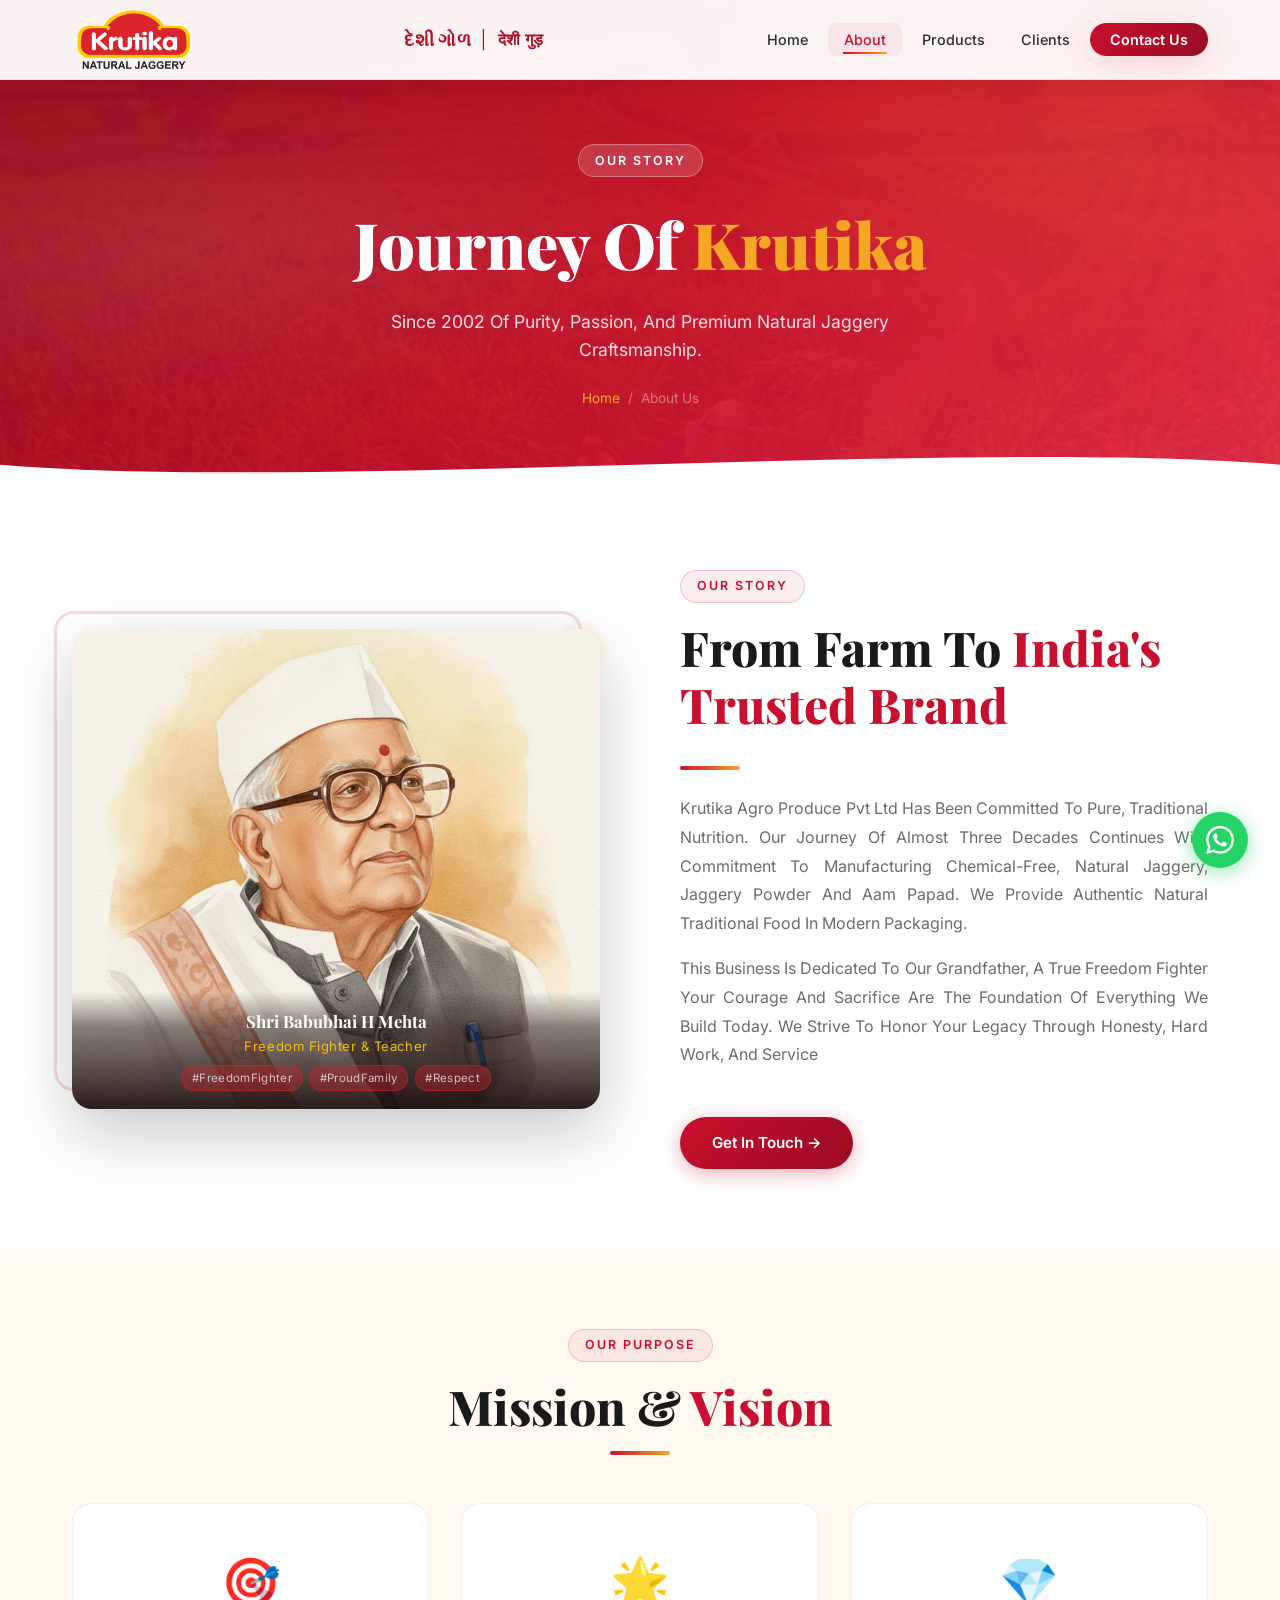
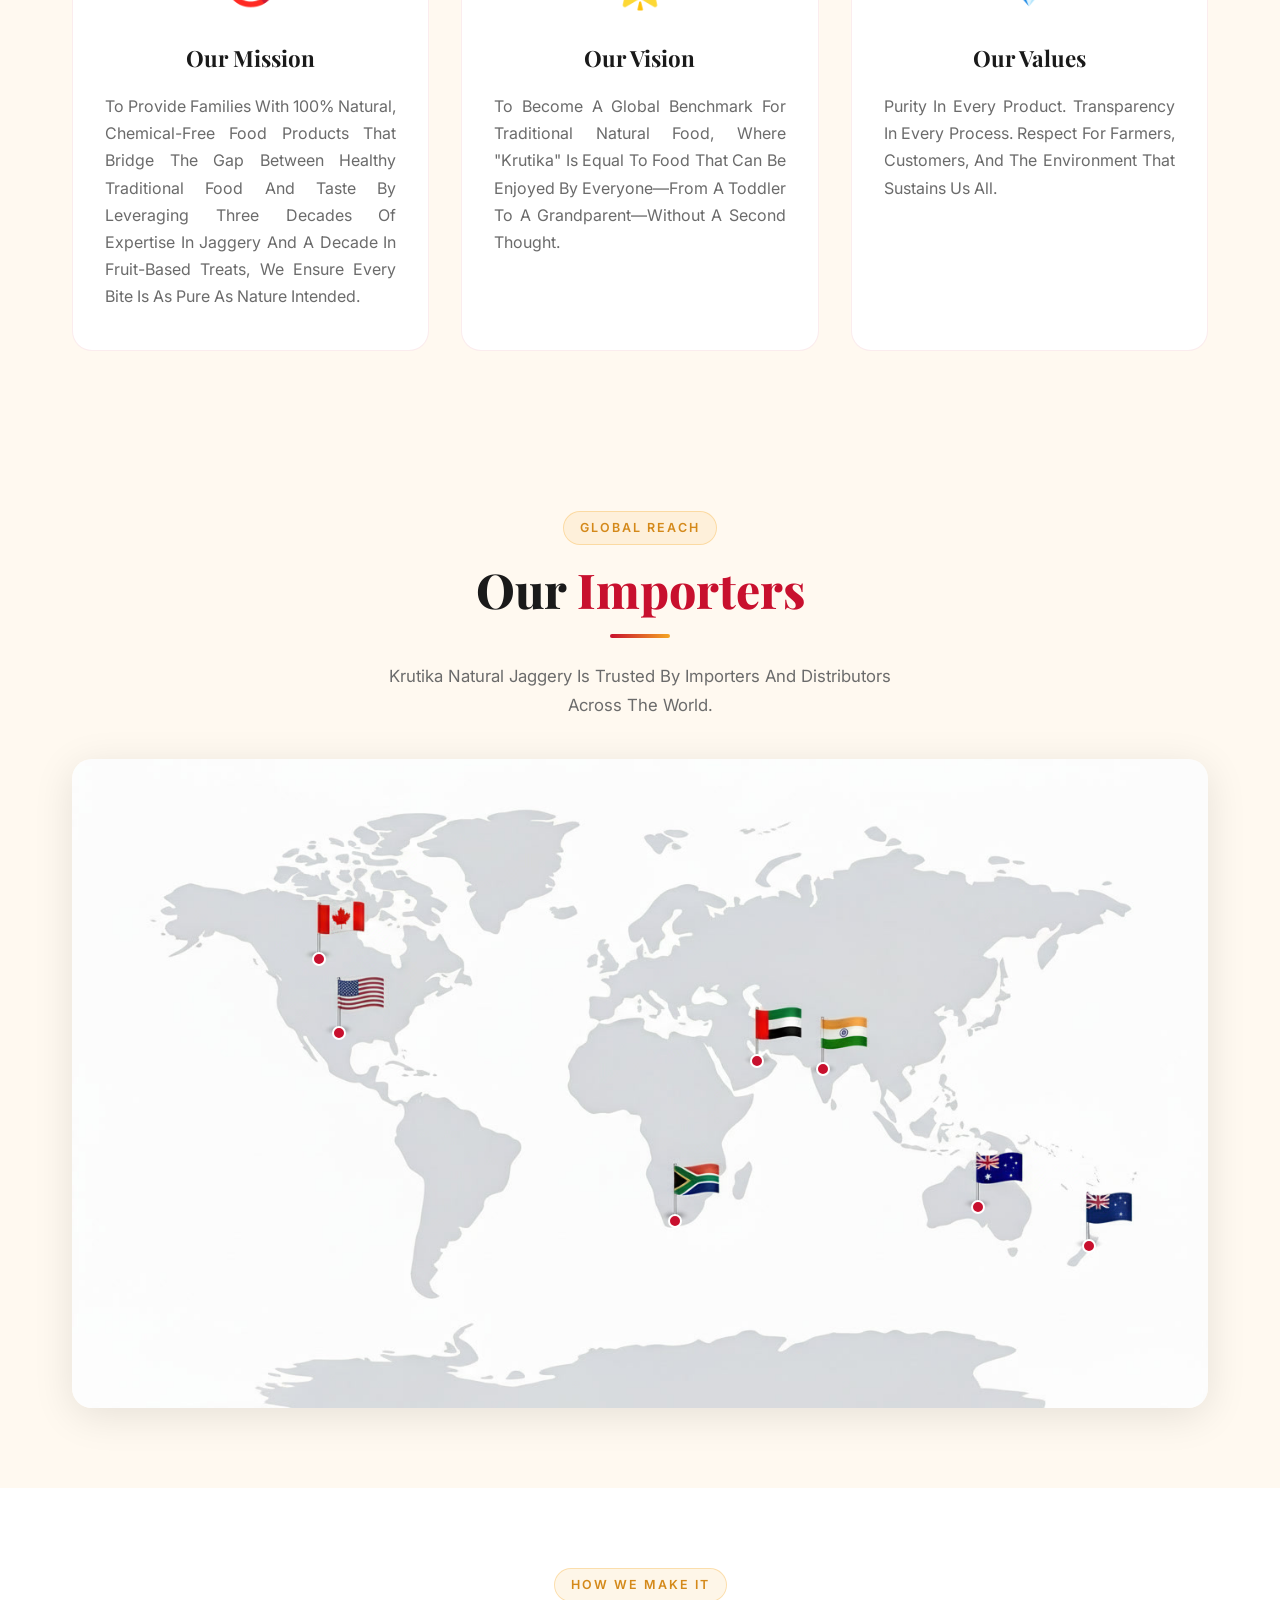
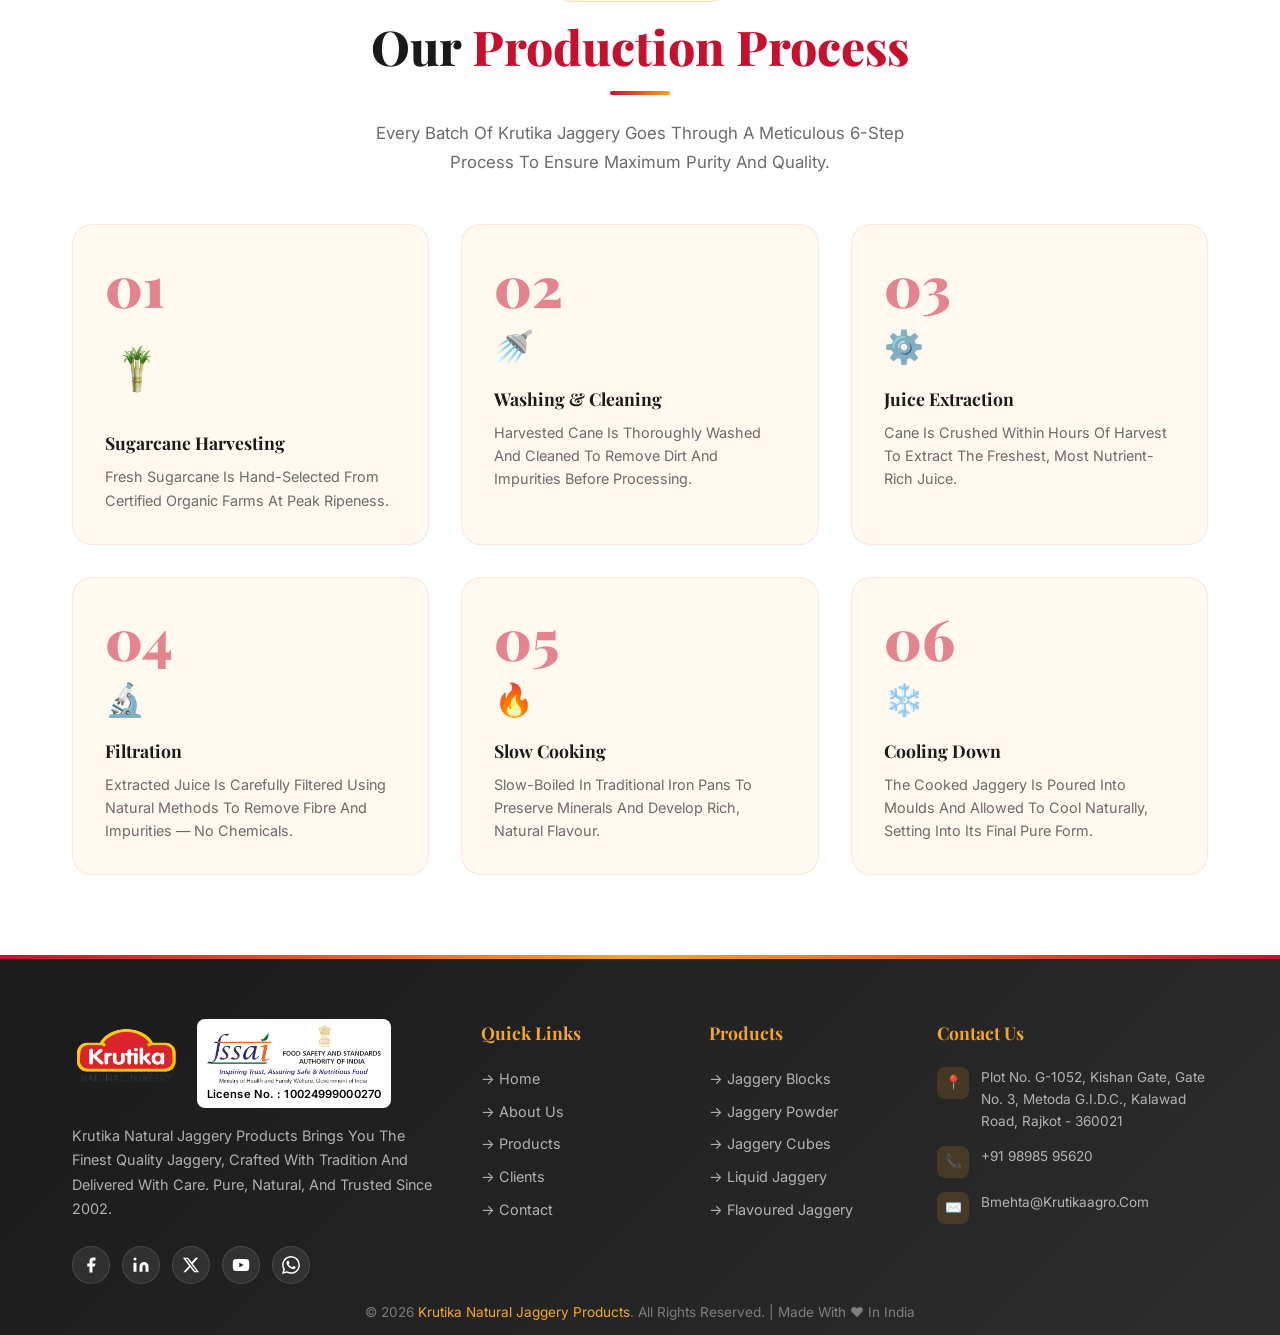
==== commit 1794a98d: "change year in about and footer" ====
--- a/about.html
+++ b/about.html
@@ -89,7 +89,7 @@
     <div class="page-hero-content">
       <div class="section-tag white" style="margin:0 auto 1rem;">Our Story</div>
       <h1>Journey of <span>Krutika</span></h1>
-      <p>Since 2000 Of Purity, Passion, And Premium Natural Jaggery Craftsmanship.</p>
+      <p>Since 2002 Of Purity, Passion, And Premium Natural Jaggery Craftsmanship.</p>
       <nav class="breadcrumb"><a href="index.html">Home</a><span>/</span><span>About Us</span></nav>
     </div>
   </section>
@@ -328,7 +328,7 @@
           </div>
         </div>
         <p>Krutika Natural Jaggery Products brings you the finest quality jaggery, crafted with tradition and delivered
-          with care. Pure, natural, and trusted since 2005.</p>
+          with care. Pure, natural, and trusted since 2002.</p>
         <div class="footer-social">
           <a href="https://www.facebook.com/krutikaagro/" target="_blank" rel="noopener" title="Facebook"
             aria-label="Facebook"><svg width="18" height="18" viewBox="0 0 24 24" fill="currentColor">
